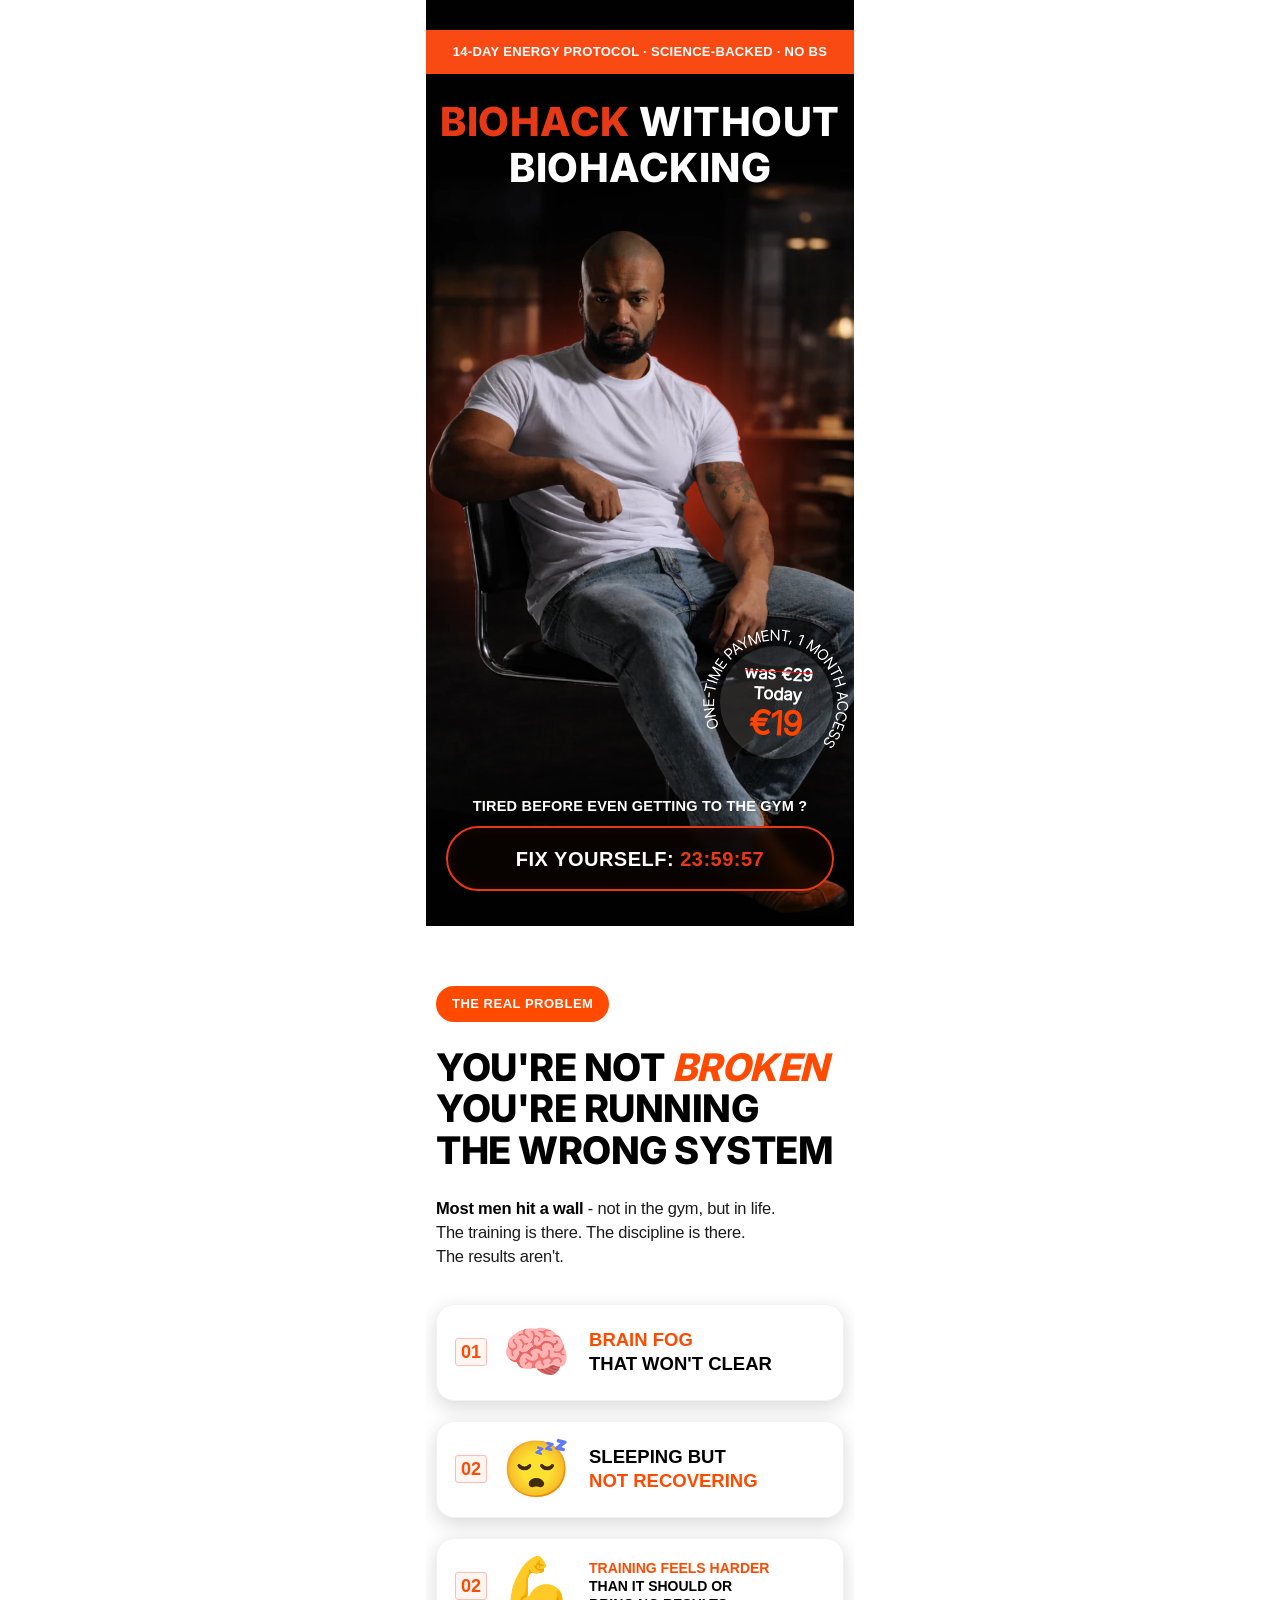
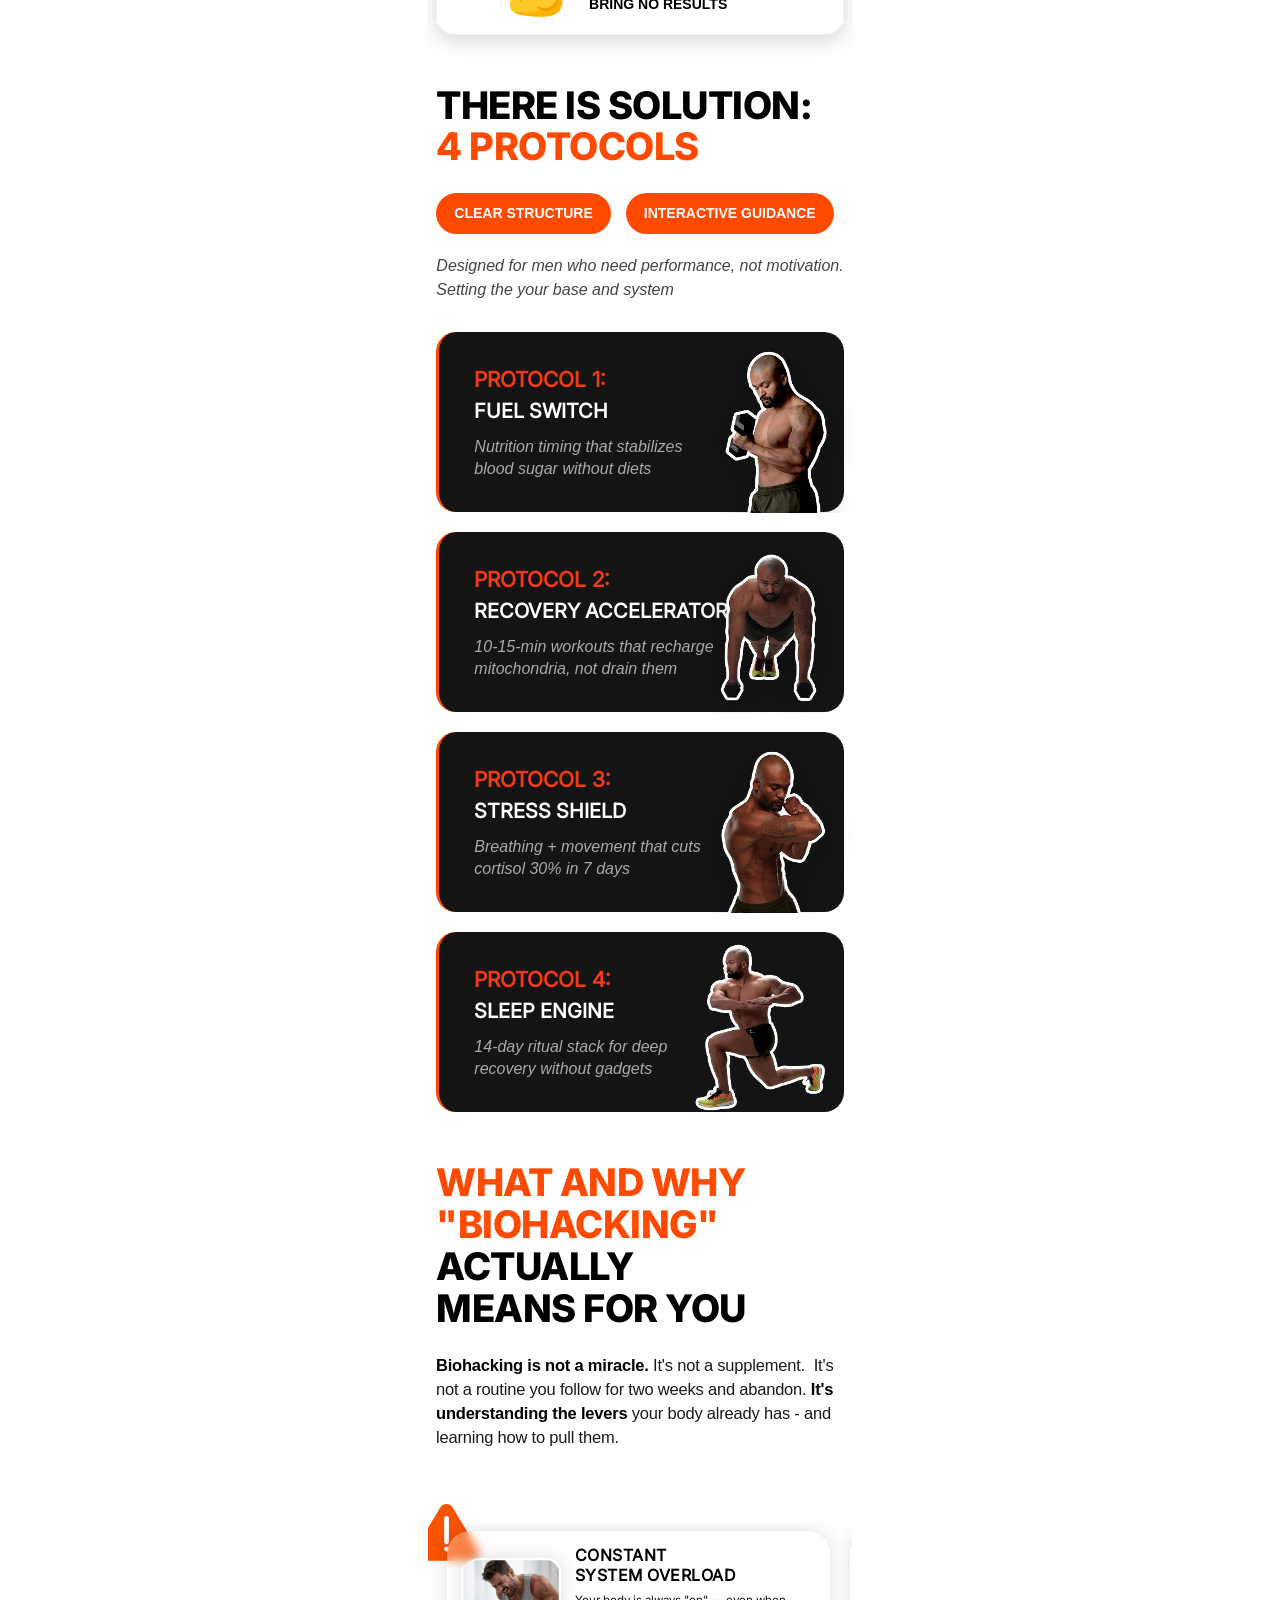
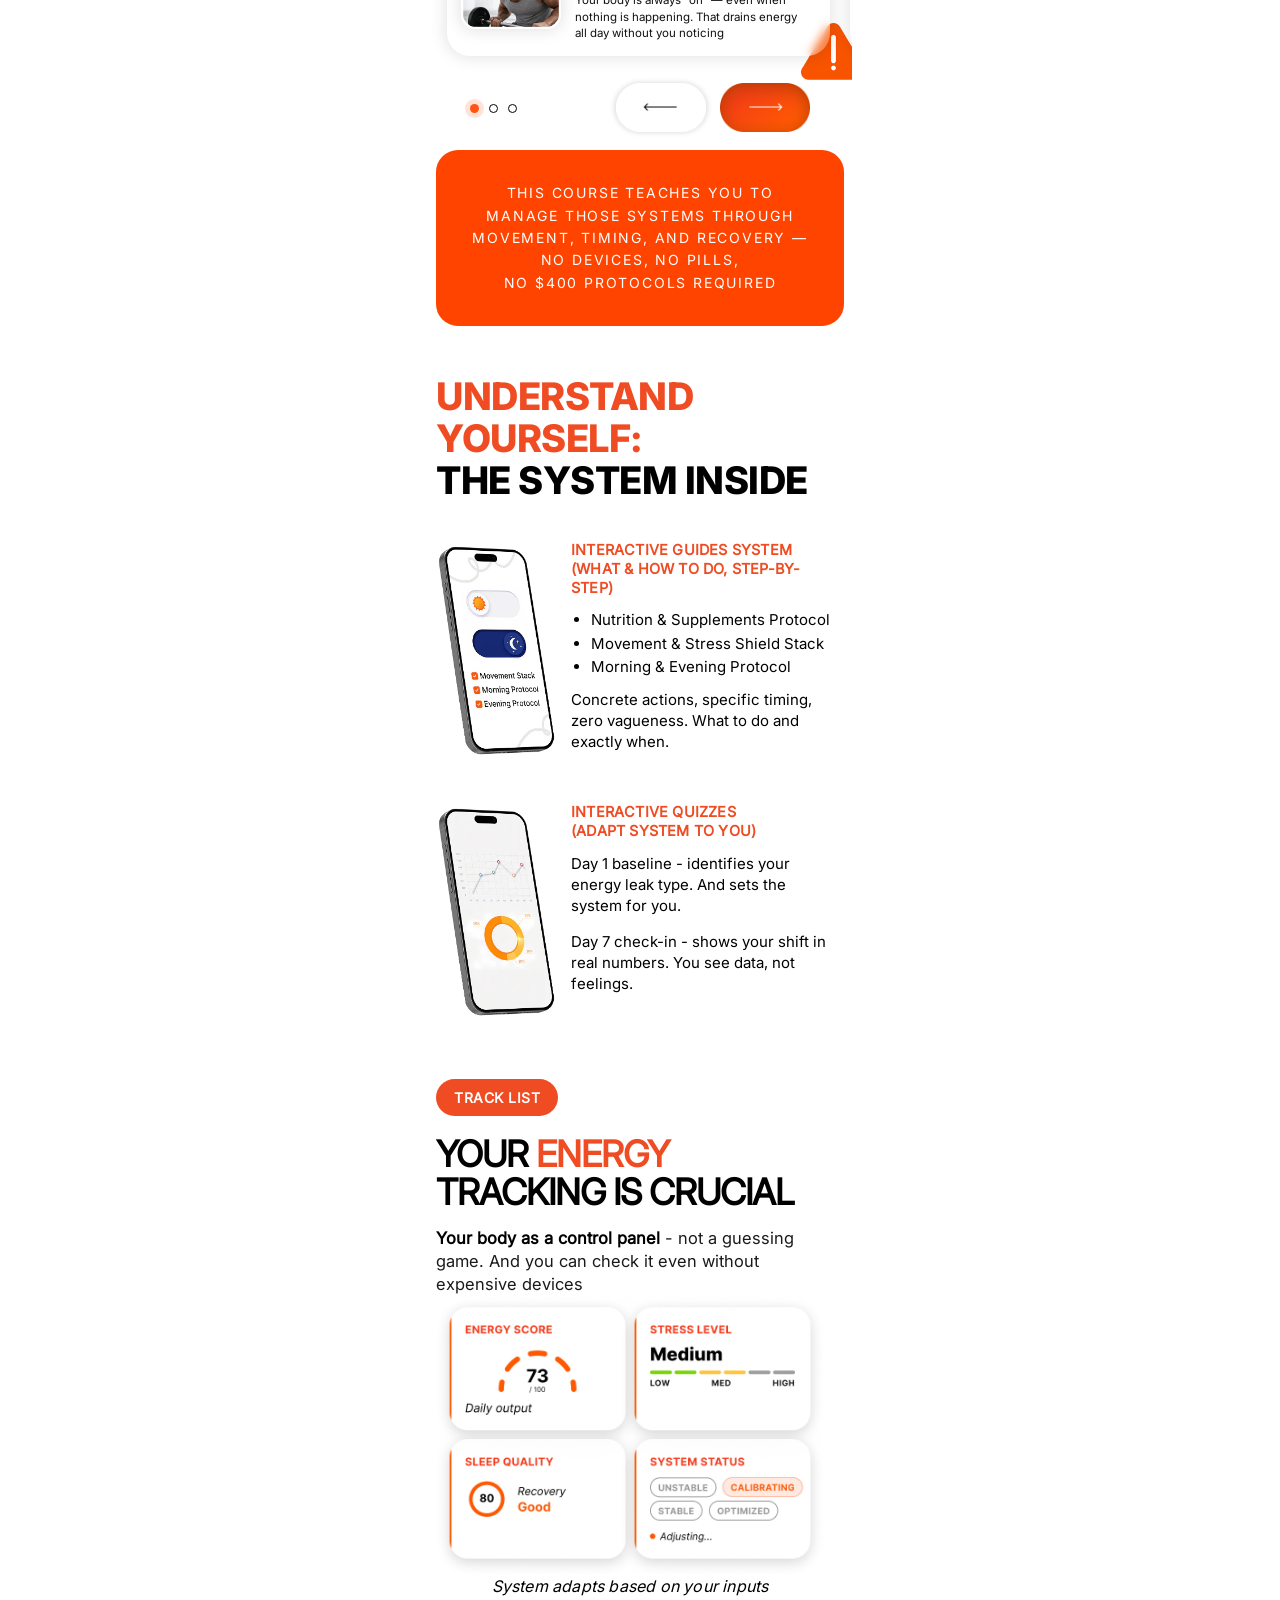
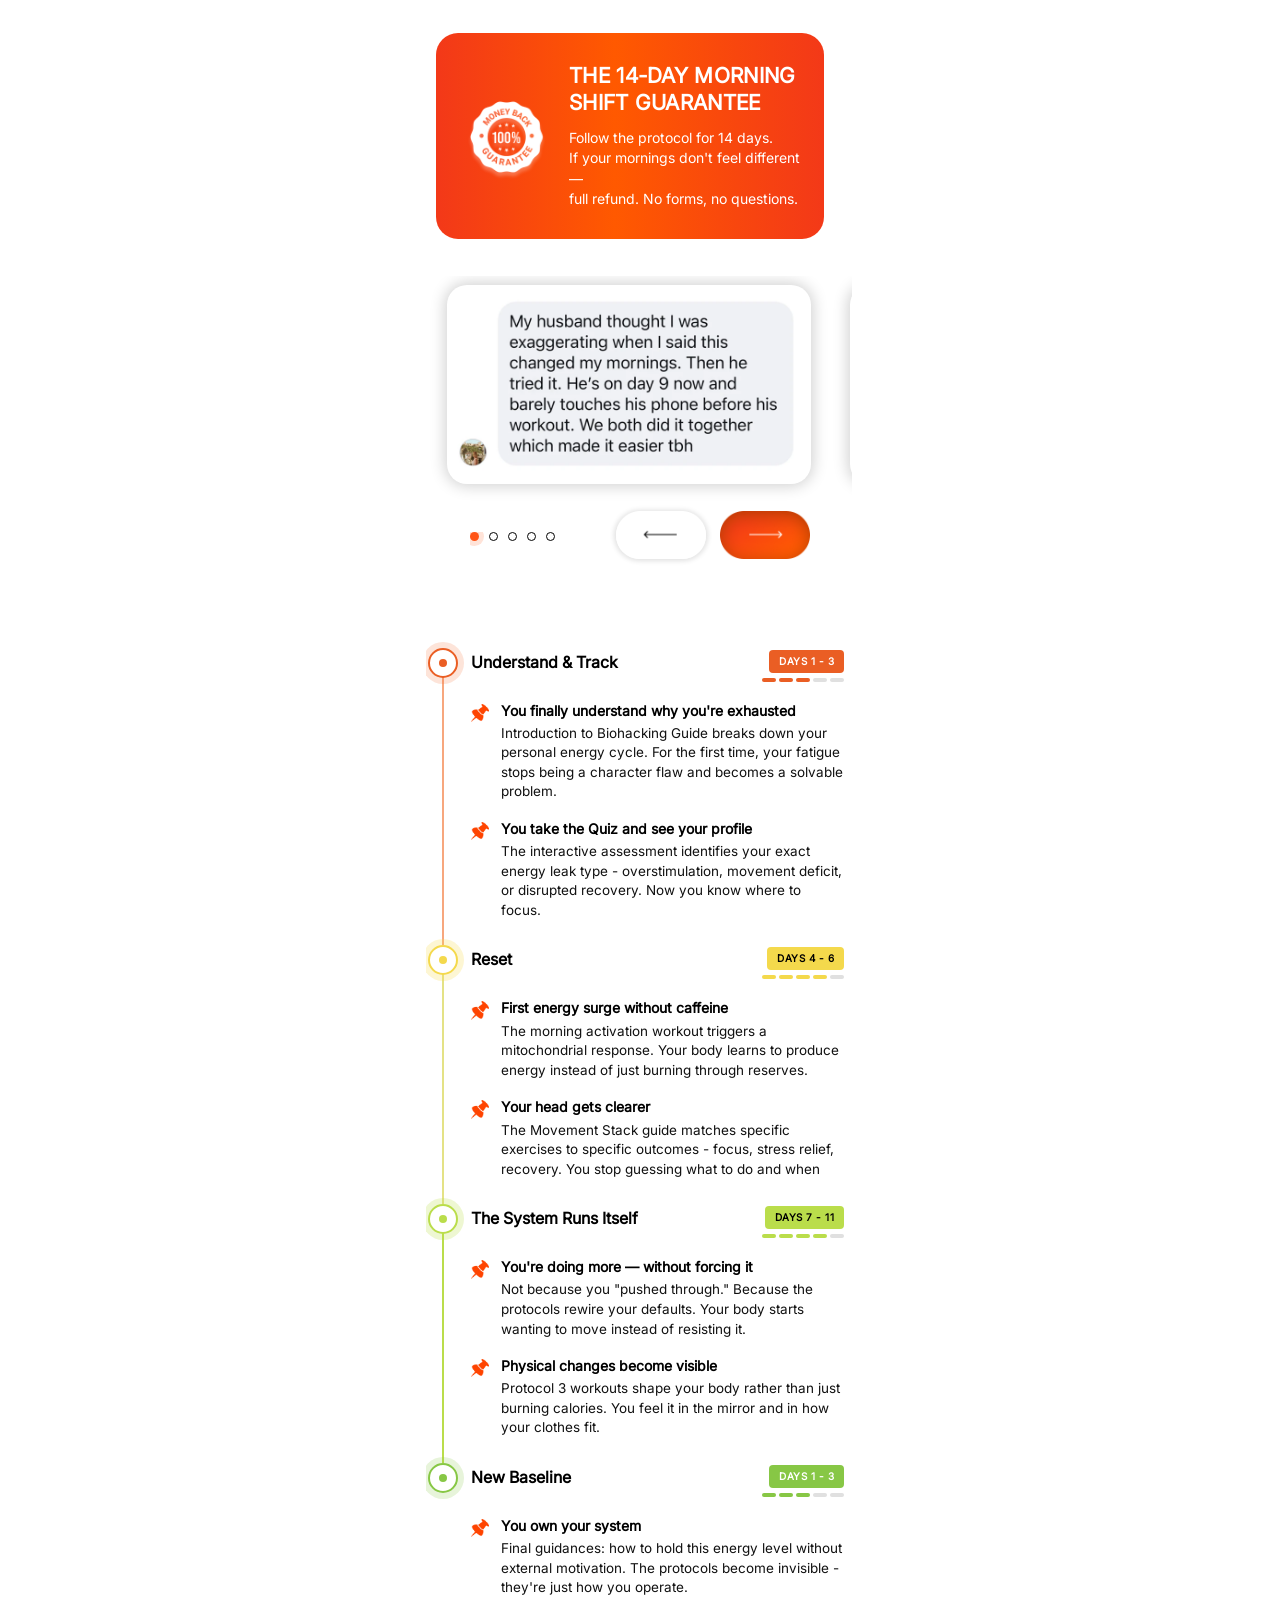
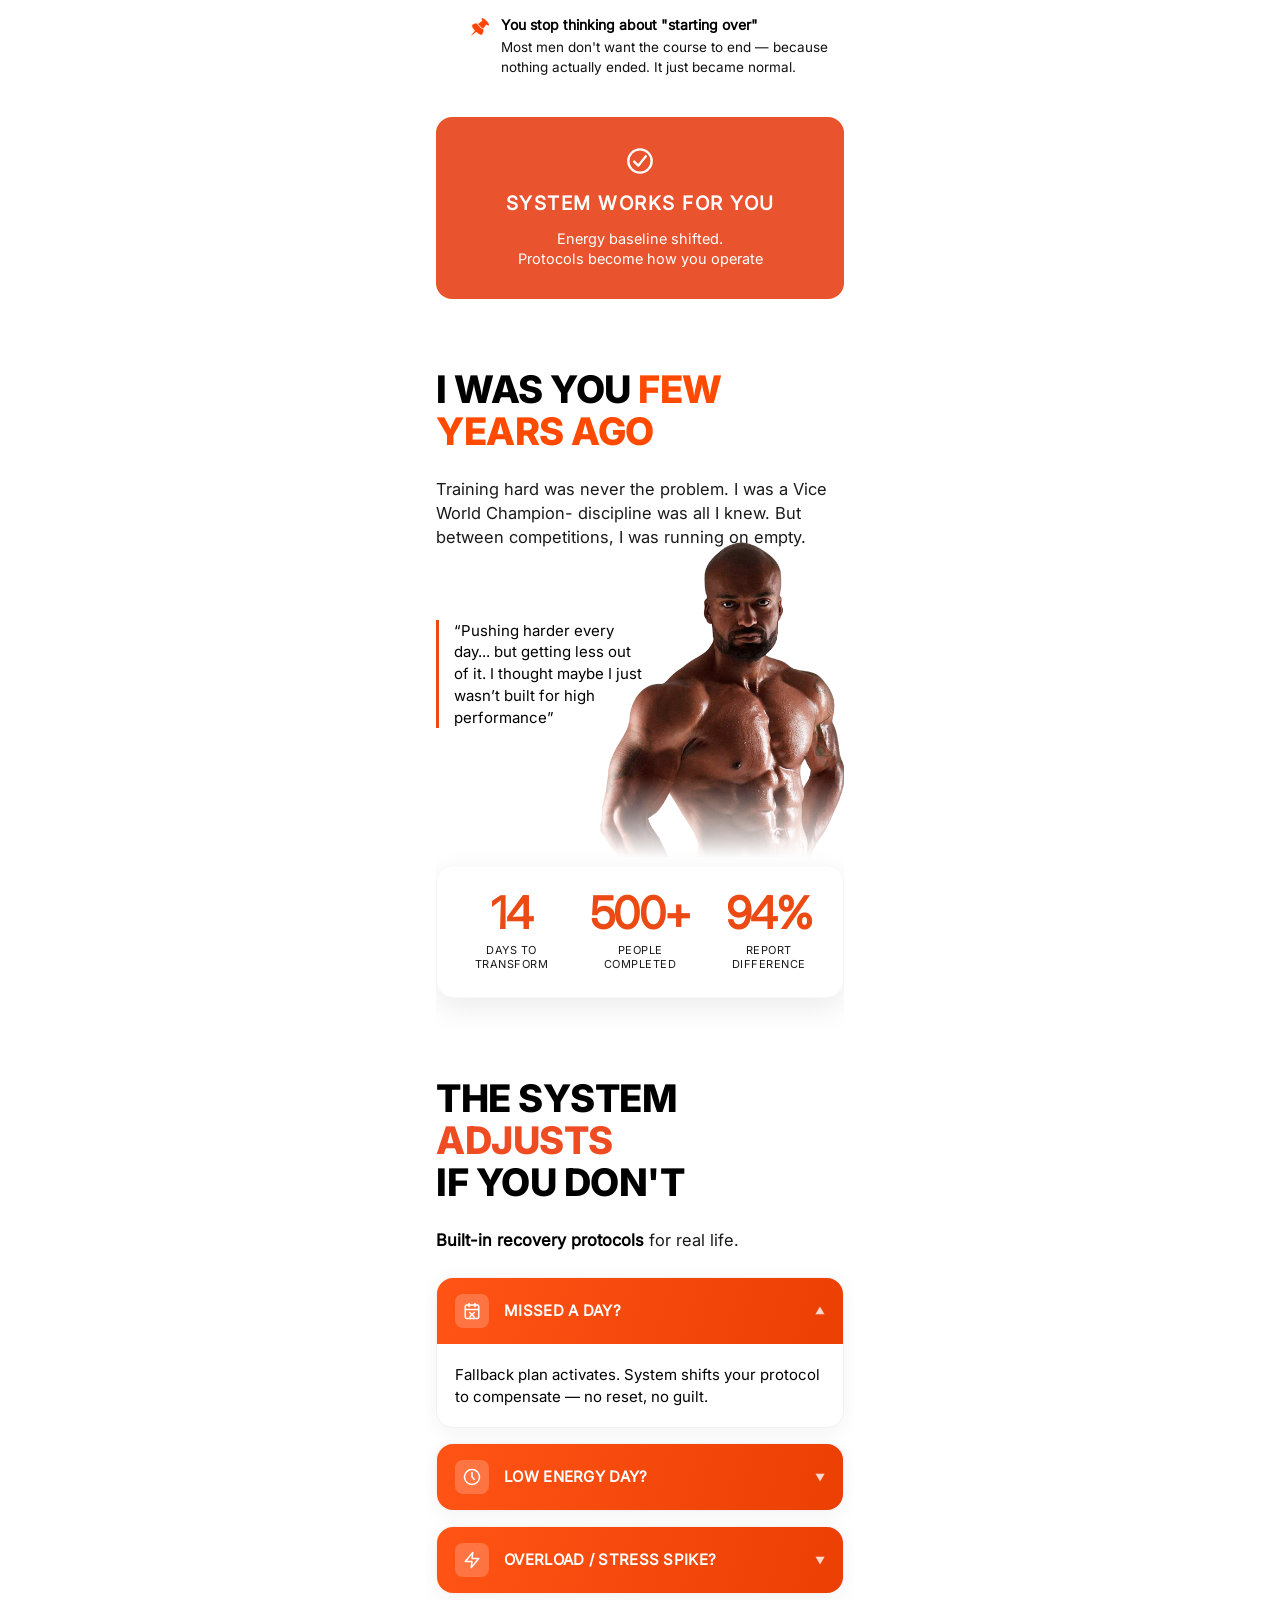
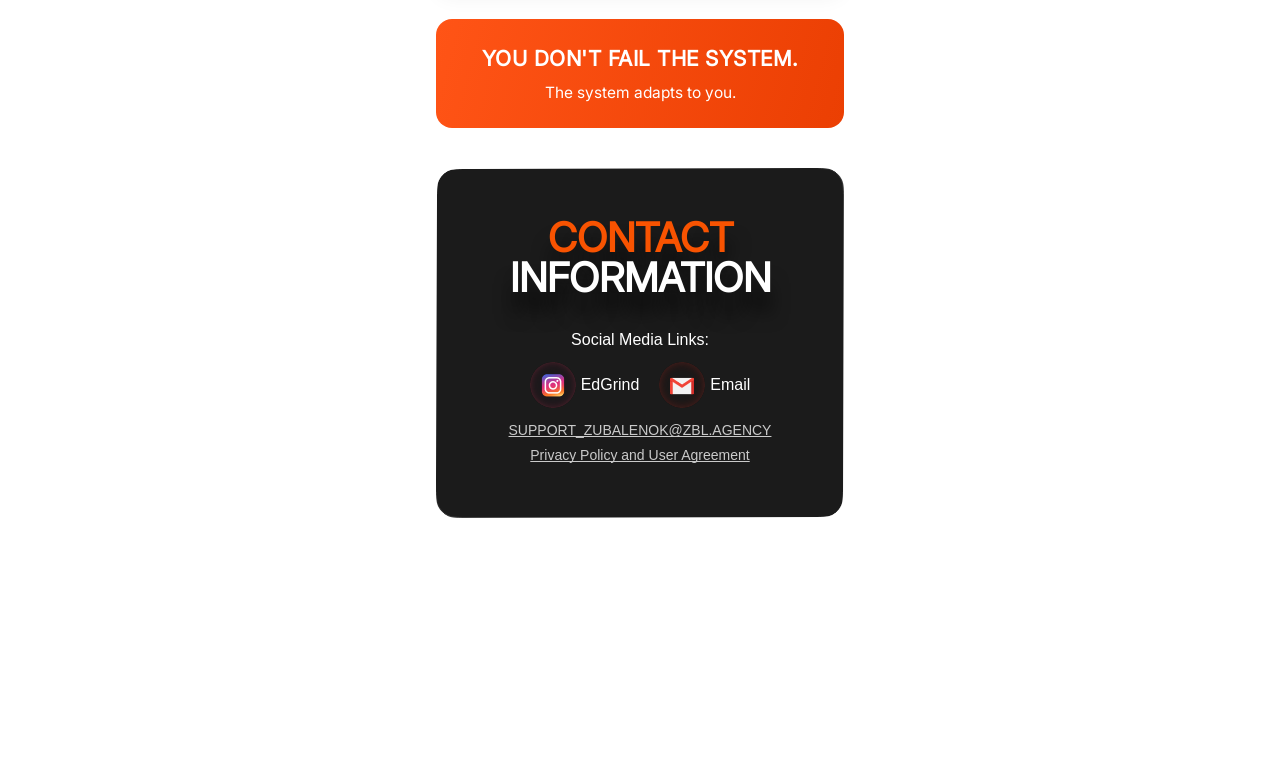
==== index.html @ 4c1129b1 "first commit" ====
<!DOCTYPE html>
<html lang="en">

<head>
    <meta charset="UTF-8">
    <meta name="viewport" content="width=device-width, initial-scale=1.0">
    <link rel="stylesheet" href="./css/fonts.css">
    <link rel="stylesheet" href="./css/style.css">

    <link rel="stylesheet" href="https://cdn.jsdelivr.net/npm/swiper@11/swiper-bundle.min.css" />
    <title>WIN YOUR MORNING</title>
    <link rel="icon" type="image/png" href="./images/favicon.png">
</head>

<body>
    <div class="hero">
        <img src="./images/hero.webp" alt="Background" class="hero-bg">

        <div class="content-layer">

            <div class="top-section">
                <div class="top-banner">
                    14-DAY ENERGY PROTOCOL &middot; SCIENCE-BACKED &middot; NO BS
                </div>
                <h1 class="title">
                    <span class="highlight">BIOHACK</span> WITHOUT<br>
                    BIOHACKING
                </h1>
            </div>

            <div class="bottom-section">
                <p class="question-text">TIRED BEFORE EVEN GETTING TO THE GYM ?</p>
                <a href="#" class="cta-button">
                    <span class="cta-button-text">FIX YOURSELF:</span>
                    <span class="cta-button-timer">24:00:00</span>
                </a>
            </div>

        </div>
        <a href="https://edgrind.online/shop/item/12115" class="header__price">
            <h3 class="header__price-was">
                <span>was €29</span>
                Today
            </h3>
            <h3 class="header__price-now">
                €19
            </h3>
        </a>
    </div>
    <div class="wrapper">

        <div class="badge">THE REAL PROBLEM</div>

        <h1 class="main-title">
            YOU'RE NOT <span class="highlight">BROKEN</span><br>
            YOU'RE RUNNING<br>
            THE WRONG SYSTEM
        </h1>

        <p class="description">
            <strong>Most men hit a wall</strong> - not in the gym, but in life.<br>
            The training is there. The discipline is there.<br>
            The results aren't.
        </p>

        <div class="cards-container">

            <div class="card">
                <div class="card-number">01</div>
                <div class="card-icon">🧠</div>
                <div class="card-text">
                    <div class="text-orange">BRAIN FOG</div>
                    <div>THAT WON'T CLEAR</div>
                </div>
            </div>

            <div class="card">
                <div class="card-number">02</div>
                <div class="card-icon">😴</div>
                <div class="card-text">
                    <div>SLEEPING BUT</div>
                    <div class="text-orange">NOT RECOVERING</div>
                </div>
            </div>

            <div class="card">
                <div class="card-number">02</div>
                <div class="card-icon">💪</div>
                <div class="card-text small-text">
                    <div class="text-orange">TRAINING FEELS HARDER</div>
                    <div>THAN IT SHOULD OR</div>
                    <div>BRING NO RESULTS</div>
                </div>
            </div>

            <div class="solutions-block">

                <h2 class="main-title">
                    THERE IS SOLUTION:<br>
                    <span class="orange-text">4 PROTOCOLS</span>
                </h2>

                <div class="tag-section">
                    <span class="solution-tag">CLEAR STRUCTURE</span>
                    <span class="solution-tag">INTERACTIVE GUIDANCE</span>
                </div>

                <p class="solution-description">
                    Designed for men who need performance, not motivation.<br>
                    Setting the your base and system
                </p>

                <div class="protocols-container">

                    <div class="protocol-card">
                        <div class="card-left-line"></div>
                        <div class="card-content">
                            <h3 class="protocol-title">PROTOCOL 1:</h3>
                            <h4 class="protocol-name">FUEL SWITCH</h4>
                            <p class="protocol-desc">
                                Nutrition timing that stabilizes<br>
                                blood sugar without diets
                            </p>
                        </div>
                        <img src="./images/frame-1.webp" alt="Fitness Model Protocol 1" class="protocol-model model-1">
                    </div>

                    <div class="protocol-card">
                        <div class="card-left-line"></div>
                        <div class="card-content">
                            <h3 class="protocol-title">PROTOCOL 2:</h3>
                            <h4 class="protocol-name">RECOVERY ACCELERATOR</h4>
                            <p class="protocol-desc">
                                10-15-min workouts that recharge<br>
                                mitochondria, not drain them
                            </p>
                        </div>
                        <img src="./images/frame-2.webp" alt="Fitness Model Protocol 2" class="protocol-model model-2">
                    </div>

                    <div class="protocol-card">
                        <div class="card-left-line"></div>
                        <div class="card-content">
                            <h3 class="protocol-title">PROTOCOL 3:</h3>
                            <h4 class="protocol-name">STRESS SHIELD</h4>
                            <p class="protocol-desc">
                                Breathing + movement that cuts<br>
                                cortisol 30% in 7 days
                            </p>
                        </div>
                        <img src="./images/frame-3.webp" alt="Fitness Model Protocol 3" class="protocol-model model-3">
                    </div>

                    <div class="protocol-card">
                        <div class="card-left-line"></div>
                        <div class="card-content">
                            <h3 class="protocol-title">PROTOCOL 4:</h3>
                            <h4 class="protocol-name">SLEEP ENGINE</h4>
                            <p class="protocol-desc">
                                14-day ritual stack for deep<br>
                                recovery without gadgets
                            </p>
                        </div>
                        <img src="./images/frame-4.webp" alt="Fitness Model Protocol 4" class="protocol-model model-4">
                    </div>

                </div>

            </div>
            <div class="means">
                <h1 class="main-title">
                    <span>what and why <br> "BIOHACKING"</span><br>
                    ACTUALLY<br>
                    MEANS for you
                </h1>

                <p class="description">
                    <strong>Biohacking is not a miracle.</strong> It's not a supplement.  It's not a routine you follow
                    for two weeks and abandon.
                    <strong>It's understanding the levers</strong> your body already has - and learning how to pull
                    them.
                </p>

                <div class="custom-slider-section">

                    <div class="decor-warning top-left">
                        <div class="glow"></div>
                        <img src="./images/vector.webp" alt="Warning">
                    </div>
                    <div class="decor-warning bottom-right">
                        <div class="glow"></div>
                        <img src="./images/vector.webp" alt="Warning">
                    </div>

                    <div class="first-swiper swiper">
                        <div class="swiper-wrapper">

                            <div class="swiper-slide">
                                <div class="slide-inner-card">
                                    <div class="card-img-box">
                                        <img src="./images/slide-img-1.webp" alt="System Overload">
                                    </div>
                                    <div class="card-text-box">
                                        <h4 class="slide-title">CONSTANT<br>SYSTEM OVERLOAD</h4>
                                        <p class="slide-desc">Your body is always "on" — even when nothing is happening.
                                            That drains energy all day without you noticing</p>
                                    </div>
                                </div>
                            </div>

                            <div class="swiper-slide">
                                <div class="slide-inner-card">
                                    <div class="card-img-box">
                                        <img src="./images/slide-img-2.webp" alt="Cortisol Rhythm">
                                    </div>
                                    <div class="card-text-box">
                                        <h4 class="slide-title">Broken<br>Cortisol Rhythm</h4>
                                        <p class="slide-desc">You feel tired in the morning… and wired at night. That’s
                                            your energy cycle running in reverse</p>
                                    </div>
                                </div>
                            </div>

                            <div class="swiper-slide">
                                <div class="slide-inner-card">
                                    <div class="card-img-box">
                                        <img src="./images/slide-img-3.webp" alt="Low Energy Output Capacity">
                                    </div>
                                    <div class="card-text-box">
                                        <h4 class="slide-title">Low Energy Output<br>Capacity</h4>
                                        <p class="slide-desc">You either sit too much — or train too hard. Both leave
                                            your system more exhausted, not stronger.</p>
                                    </div>
                                </div>
                            </div>

                        </div>
                    </div>

                    <div class="slider-controls-group">
                        <div class="first-slider-pagination swiper-pagination"></div>

                        <div class="nav-buttons-wrap">
                            <div class="first-slider-prev slider-btn btn-prev">
                                <img src="./images/prev.png" alt="">
                            </div>
                            <div class="first-slider-next slider-btn btn-next">
                                <img src="./images/next.png" alt="">
                            </div>
                        </div>
                    </div>

                </div>

                <div class="course-info-banner">
                    <p>
                        THIS COURSE TEACHES YOU TO<br>
                        MANAGE THOSE SYSTEMS THROUGH<br>
                        MOVEMENT, TIMING, AND RECOVERY —<br>
                        NO DEVICES, NO PILLS,<br>
                        NO $400 PROTOCOLS REQUIRED
                    </p>
                </div>
            </div>
            <div class="system-inside-block">

                <h2 class="main-title">
                    <span class="orange-text">UNDERSTAND<br>YOURSELF:</span><br>
                    THE SYSTEM INSIDE
                </h2>

                <div class="feature-row">
                    <div class="phone-wrapper">
                        <img src="./images/phone-1.webp" alt="Interactive Guides System" class="phone-img">
                    </div>
                    <div class="feature-info">
                        <h3 class="feature-subtitle">INTERACTIVE GUIDES SYSTEM<br>(WHAT & HOW TO DO, STEP-BY-STEP)</h3>
                        <ul class="feature-list">
                            <li>Nutrition & Supplements Protocol</li>
                            <li>Movement & Stress Shield Stack</li>
                            <li>Morning & Evening Protocol</li>
                        </ul>
                        <p class="feature-desc">Concrete actions, specific timing, zero vagueness. What to do and
                            exactly when.</p>
                    </div>
                </div>

                <div class="feature-row">
                    <div class="phone-wrapper">
                        <img src="./images/phone-2.webp" alt="Interactive Quizzes" class="phone-img">
                    </div>
                    <div class="feature-info">
                        <h3 class="feature-subtitle">INTERACTIVE QUIZZES<br>(ADAPT SYSTEM TO YOU)</h3>
                        <p class="feature-desc">Day 1 baseline - identifies your energy leak type. And sets the system
                            for you.</p>
                        <p class="feature-desc mt-spacing">Day 7 check-in - shows your shift in real numbers. You see
                            data, not feelings.</p>
                    </div>
                </div>

                <div class="tracking-section">
                    <div class="track-badge">TRACK LIST</div>
                    <h2 class="tracking-heading">
                        YOUR <span class="orange-text">ENERGY</span><br>
                        TRACKING IS CRUCIAL
                    </h2>
                    <p class="tracking-text">
                        <strong>Your body as a control panel</strong> - not a guessing game. And you can check it even
                        without expensive devices
                    </p>
                    <img src="./images/info.webp" alt="">
                    <p class="adapt-text">System adapts based on your inputs</p>

                    <div class="guarantee-card">
                        <div class="guarantee-badge">
                            <img src="./images/label.png" alt="100% Money Back Guarantee" class="badge-img">
                        </div>
                        <div class="guarantee-info">
                            <h3 class="guarantee-heading">THE 14-DAY MORNING<br>SHIFT GUARANTEE</h3>
                            <p class="guarantee-paragraph">
                                Follow the protocol for 14 days.<br>
                                If your mornings don't feel different —<br>
                                full refund. No forms, no questions.
                            </p>
                        </div>
                    </div>
                </div>

                <div class="custom-slider-section">

                    <div class="second-swiper swiper swiper-initialized swiper-horizontal swiper-backface-hidden">
                        <div class="swiper-wrapper" id="swiper-wrapper-e75d53c1104bffaf0" aria-live="polite">

                            <!-- 1 -->
<div class="swiper-slide" role="group" aria-label="1 / 12" data-swiper-slide-index="0">
    <img
        class="rev-img" 
        src="./images/reviews/slide1.webp" 
        alt="Review slide 1"
        width="384"
        height="auto"
        fetchpriority="high"
        decoding="async"
    >
</div>

<!-- 2 -->
<div class="swiper-slide" role="group" aria-label="2 / 12" data-swiper-slide-index="1">
    <img
        class="rev-img" 
        src="./images/reviews/slide2.webp" 
        alt="Review slide 2"
        loading="lazy"
        decoding="async"
        width="384"
        height="auto"
    >
</div>

<!-- 3 -->
<div class="swiper-slide" role="group" aria-label="3 / 12" data-swiper-slide-index="2">
    <img
        class="rev-img" 
        src="./images/reviews/slide3.webp" 
        alt="Review slide 3"
        loading="lazy"
        decoding="async"
        width="384"
        height="auto"
    >
</div>

<!-- 4 -->
<div class="swiper-slide" role="group" aria-label="4 / 12" data-swiper-slide-index="3">
    <img
        class="rev-img" 
        src="./images/reviews/slide4.webp" 
        alt="Review slide 4"
        loading="lazy"
        decoding="async"
        width="384"
        height="auto"
    >
</div>

<!-- 5 -->
<div class="swiper-slide" role="group" aria-label="5 / 12" data-swiper-slide-index="4">
    <img
        class="rev-img" 
        src="./images/reviews/slide5.webp" 
        alt="Review slide 5"
        loading="lazy"
        decoding="async"
        width="384"
        height="auto"
    >
</div>

<!-- 6 -->
<div class="swiper-slide" role="group" aria-label="6 / 12" data-swiper-slide-index="5">
    <img
        class="rev-img" 
        src="./images/reviews/slide6.webp" 
        alt="Review slide 6"
        loading="lazy"
        decoding="async"
        width="384"
        height="auto"
    >
</div>

<!-- 7 -->
<div class="swiper-slide" role="group" aria-label="7 / 12" data-swiper-slide-index="6">
    <img
        class="rev-img" 
        src="./images/reviews/slide7.webp" 
        alt="Review slide 7"
        loading="lazy"
        decoding="async"
        width="384"
        height="auto"
    >
</div>

<!-- 8 -->
<div class="swiper-slide" role="group" aria-label="8 / 12" data-swiper-slide-index="7">
    <img
        class="rev-img" 
        src="./images/reviews/slide8.webp" 
        alt="Review slide 8"
        loading="lazy"
        decoding="async"
        width="384"
        height="auto"
    >
</div>

<!-- 9 -->
<div class="swiper-slide" role="group" aria-label="9 / 12" data-swiper-slide-index="8">
    <img
        class="rev-img" 
        src="./images/reviews/slide9.webp" 
        alt="Review slide 9"
        loading="lazy"
        decoding="async"
        width="384"
        height="auto"
    >
</div>

<!-- 10 -->
<div class="swiper-slide" role="group" aria-label="10 / 12" data-swiper-slide-index="9">
    <img
        class="rev-img" 
        src="./images/reviews/slide10.webp" 
        alt="Review slide 10"
        loading="lazy"
        decoding="async"
        width="384"
        height="auto"
    >
</div>

<!-- 11 -->
<div class="swiper-slide" role="group" aria-label="11 / 12" data-swiper-slide-index="10">
    <img
        class="rev-img" 
        src="./images/reviews/slide11.webp" 
        alt="Review slide 11"
        loading="lazy"
        decoding="async"
        width="384"
        height="auto"
    >
</div>

<!-- 12 -->
<div class="swiper-slide" role="group" aria-label="12 / 12" data-swiper-slide-index="11">
    <img
        class="rev-img" 
        src="./images/reviews/slide12.webp" 
        alt="Review slide 12"
        loading="lazy"
        decoding="async"
        width="384"
        height="auto"
    >
</div>
                        </div>
                    <span class="swiper-notification" aria-live="assertive" aria-atomic="true"></span></div>

                    <div class="slider-controls-group">
                        <div class="second-slider-pagination swiper-pagination swiper-pagination-clickable swiper-pagination-bullets swiper-pagination-horizontal"><span class="swiper-pagination-bullet swiper-pagination-bullet-active" tabindex="0" role="button" aria-label="Go to slide 1" aria-current="true"></span><span class="swiper-pagination-bullet" tabindex="0" role="button" aria-label="Go to slide 2"></span><span class="swiper-pagination-bullet" tabindex="0" role="button" aria-label="Go to slide 3"></span></div>

                        <div class="nav-buttons-wrap">
                            <div class="second-slider-prev slider-btn btn-prev" tabindex="0" role="button" aria-label="Previous slide" aria-controls="swiper-wrapper-e75d53c1104bffaf0">
                                <img src="./images/prev.png" alt="">
                            </div>
                            <div class="second-slider-next slider-btn btn-next" tabindex="0" role="button" aria-label="Next slide" aria-controls="swiper-wrapper-e75d53c1104bffaf0">
                                <img src="./images/next.png" alt="">
                            </div>
                        </div>
                    </div>

                </div>

            </div>
            <div class="timeline-roadmap">

                <div class="timeline-step step-orange">
                    <div class="step-line"></div>
                    <div class="step-node"></div>

                    <div class="step-header">
                        <h3>Understand & Track</h3>
                        <div class="step-badge-group">
                            <div class="days-badge">DAYS 1 - 3</div>
                            <div class="progress-dashes">
                                <div class="dash active"></div>
                                <div class="dash active"></div>
                                <div class="dash active"></div>
                                <div class="dash"></div>
                                <div class="dash"></div>
                            </div>
                        </div>
                    </div>

                    <div class="step-content">
                        <div class="info-item">
                            <img src="./images/Group.webp" alt="Pin" class="pin-icon">
                            <div class="info-text">
                                <strong>You finally understand why you're exhausted</strong>
                                <p>Introduction to Biohacking Guide breaks down your personal energy cycle. For the
                                    first time, your fatigue stops being a character flaw and becomes a solvable
                                    problem.</p>
                            </div>
                        </div>
                        <div class="info-item">
                            <img src="./images/Group.webp" alt="Pin" class="pin-icon">
                            <div class="info-text">
                                <strong>You take the Quiz and see your profile</strong>
                                <p>The interactive assessment identifies your exact energy leak type - overstimulation,
                                    movement deficit, or disrupted recovery. Now you know where to focus.</p>
                            </div>
                        </div>
                    </div>
                </div>

                <div class="timeline-step step-yellow">
                    <div class="step-line"></div>
                    <div class="step-node"></div>

                    <div class="step-header">
                        <h3>Reset</h3>
                        <div class="step-badge-group">
                            <div class="days-badge text-dark">DAYS 4 - 6</div>
                            <div class="progress-dashes">
                                <div class="dash active"></div>
                                <div class="dash active"></div>
                                <div class="dash active"></div>
                                <div class="dash active"></div>
                                <div class="dash"></div>
                            </div>
                        </div>
                    </div>

                    <div class="step-content">
                        <div class="info-item">
                            <img src="./images/Group.webp" alt="Pin" class="pin-icon">
                            <div class="info-text">
                                <strong>First energy surge without caffeine</strong>
                                <p>The morning activation workout triggers a mitochondrial response. Your body learns to
                                    produce energy instead of just burning through reserves.</p>
                            </div>
                        </div>
                        <div class="info-item">
                            <img src="./images/Group.webp" alt="Pin" class="pin-icon">
                            <div class="info-text">
                                <strong>Your head gets clearer</strong>
                                <p>The Movement Stack guide matches specific exercises to specific outcomes - focus,
                                    stress relief, recovery. You stop guessing what to do and when</p>
                            </div>
                        </div>
                    </div>
                </div>

                <div class="timeline-step step-light-green">
                    <div class="step-line"></div>
                    <div class="step-node"></div>

                    <div class="step-header">
                        <h3>The System Runs Itself</h3>
                        <div class="step-badge-group">
                            <div class="days-badge text-dark">DAYS 7 - 11</div>
                            <div class="progress-dashes">
                                <div class="dash active"></div>
                                <div class="dash active"></div>
                                <div class="dash active"></div>
                                <div class="dash active"></div>
                                <div class="dash"></div>
                            </div>
                        </div>
                    </div>

                    <div class="step-content">
                        <div class="info-item">
                            <img src="./images/Group.webp" alt="Pin" class="pin-icon">
                            <div class="info-text">
                                <strong>You're doing more — without forcing it</strong>
                                <p>Not because you "pushed through." Because the protocols rewire your defaults. Your
                                    body starts wanting to move instead of resisting it.</p>
                            </div>
                        </div>
                        <div class="info-item">
                            <img src="./images/Group.webp" alt="Pin" class="pin-icon">
                            <div class="info-text">
                                <strong>Physical changes become visible</strong>
                                <p>Protocol 3 workouts shape your body rather than just burning calories. You feel it in
                                    the mirror and in how your clothes fit.</p>
                            </div>
                        </div>
                    </div>
                </div>

                <div class="timeline-step step-green">
                    <div class="step-line hidden-line"></div>
                    <div class="step-node"></div>

                    <div class="step-header">
                        <h3>New Baseline</h3>
                        <div class="step-badge-group">
                            <div class="days-badge">DAYS 1 - 3</div>
                            <div class="progress-dashes">
                                <div class="dash active"></div>
                                <div class="dash active"></div>
                                <div class="dash active"></div>
                                <div class="dash"></div>
                                <div class="dash"></div>
                            </div>
                        </div>
                    </div>

                    <div class="step-content">
                        <div class="info-item">
                            <img src="./images/Group.webp" alt="Pin" class="pin-icon">
                            <div class="info-text">
                                <strong>You own your system</strong>
                                <p>Final guidances: how to hold this energy level without external motivation. The
                                    protocols become invisible - they're just how you operate.</p>
                            </div>
                        </div>
                        <div class="info-item">
                            <img src="./images/Group.webp" alt="Pin" class="pin-icon">
                            <div class="info-text">
                                <strong>You stop thinking about "starting over"</strong>
                                <p>Most men don't want the course to end — because nothing actually ended. It just
                                    became normal.</p>
                            </div>
                        </div>
                    </div>
                </div>

                <div class="final-banner">
                    <div class="banner-icon">
                        <svg width="28" height="28" viewBox="0 0 24 24" fill="none" xmlns="http://www.w3.org/2000/svg">
                            <path
                                d="M22 12C22 17.5228 17.5228 22 12 22C6.47715 22 2 17.5228 2 12C2 6.47715 6.47715 2 12 2C17.5228 2 22 6.47715 22 12Z"
                                stroke="white" stroke-width="2" />
                            <path d="M7 12.5L10.5 16L17 8" stroke="white" stroke-width="2" stroke-linecap="round"
                                stroke-linejoin="round" />
                        </svg>
                    </div>
                    <h2 class="banner-title">SYSTEM WORKS FOR YOU</h2>
                    <p class="banner-desc">Energy baseline shifted.<br>Protocols become how you operate</p>
                </div>

            </div>
            <div class="i-was-you-block">

                <h2 class="main-title">
                    I was you <span class="orange-text">Few years ago</span>
                </h2>

                <p class="i-was-you-intro">
                    Training hard was never the problem. I was a Vice World Champion- discipline was all I knew. But
                    between competitions, I was running on empty.
                </p>

                <div class="middle-section">
                    <div class="quote-box">
                        <p>“Pushing harder every day... but getting less out of it. I thought maybe I just wasn’t built
                            for high performance”</p>
                    </div>

                    <div class="image-wrapper">
                        <img src="./images/iron.webp" alt="Fitness Model" class="iron-model">
                        <div class="image-fade"></div>
                    </div>
                </div>

                <div class="stats-card">
                    <div class="stat-item">
                        <span class="stat-number">14</span>
                        <span class="stat-label">DAYS TO<br>TRANSFORM</span>
                    </div>
                    <div class="stat-item">
                        <span class="stat-number">500+</span>
                        <span class="stat-label">PEOPLE<br>COMPLETED</span>
                    </div>
                    <div class="stat-item">
                        <span class="stat-number">94%</span>
                        <span class="stat-label">REPORT<br>DIFFERENCE</span>
                    </div>
                </div>

            </div>
            <div class="system-adjusts-block">

                <h2 class="main-title">
                    THE SYSTEM <span class="orange-text">ADJUSTS</span><br>
                    IF YOU DON'T
                </h2>

                <p class="adjusts-subtitle">
                    <strong>Built-in recovery protocols</strong> for real life.
                </p>

                <div class="faq-container">
                    <div class="faq-item is-open">
                        <div class="faq-header">
                            <div class="faq-icon-wrap">
                                <svg width="18" height="18" viewBox="0 0 24 24" fill="none" stroke="currentColor"
                                    stroke-width="2" stroke-linecap="round" stroke-linejoin="round">
                                    <rect x="3" y="4" width="18" height="18" rx="2" ry="2" />
                                    <line x1="16" y1="2" x2="16" y2="6" />
                                    <line x1="8" y1="2" x2="8" y2="6" />
                                    <line x1="3" y1="10" x2="21" y2="10" />
                                    <line x1="9" y1="14" x2="15" y2="20" />
                                    <line x1="15" y1="14" x2="9" y2="20" />
                                </svg>
                            </div>
                            <span class="faq-title">MISSED A DAY?</span>
                            <span class="faq-arrow">▼</span>
                        </div>
                        <div class="faq-content">
                            <div class="faq-content-inner">
                                Fallback plan activates. System shifts your protocol to compensate — no reset, no guilt.
                            </div>
                        </div>
                    </div>

                    <div class="faq-item">
                        <div class="faq-header">
                            <div class="faq-icon-wrap">
                                <svg width="18" height="18" viewBox="0 0 24 24" fill="none" stroke="currentColor"
                                    stroke-width="2" stroke-linecap="round" stroke-linejoin="round">
                                    <circle cx="12" cy="12" r="10" />
                                    <polyline points="12 6 12 12 15 15" />
                                </svg>
                            </div>
                            <span class="faq-title">LOW ENERGY DAY?</span>
                            <span class="faq-arrow">▼</span>
                        </div>
                        <div class="faq-content">
                            <div class="faq-content-inner">
                                Reduced mode enabled. Protocol scales down automatically — you still move forward.
                            </div>
                        </div>
                    </div>

                    <div class="faq-item">
                        <div class="faq-header">
                            <div class="faq-icon-wrap">
                                <svg width="18" height="18" viewBox="0 0 24 24" fill="none" stroke="currentColor"
                                    stroke-width="2" stroke-linecap="round" stroke-linejoin="round">
                                    <polygon points="13 2 3 14 12 14 11 22 21 10 12 10 13 2" />
                                </svg>
                            </div>
                            <span class="faq-title">OVERLOAD / STRESS SPIKE?</span>
                            <span class="faq-arrow">▼</span>
                        </div>
                        <div class="faq-content">
                            <div class="faq-content-inner">
                                Recovery priority triggered. Cortisol-reducing protocols activate until you stabilize.
                            </div>
                        </div>
                    </div>
                </div>

                <div class="adjusts-banner">
                    <h3>YOU DON'T FAIL THE SYSTEM.</h3>
                    <p>The system adapts to you.</p>
                </div>

            </div>
            <div class="contact">
                <h2 class="mainTitle">
                    <span>Contact</span><br>Information
                </h2>
                <p class="mainText" style="padding-top: 30px; text-align: center;"><span>Social Media Links:</span></p>
                <div class="contact-box">
                    <a href="https://www.instagram.com/ed.grind" class="contact-box-item">
                        <img src="./images/inst-new.png" alt="inst">
                        <p class="mainText">EdGrind</p>
                    </a>
                    <a href="mailto:SUPPORT_ZUBALENOK@ZBL.AGENCY" class="contact-box-item">
                        <img src="./images/email-new.png" alt="inst">
                        <p class="mainText">Email</p>
                    </a>
                </div>
                <div class="support_link">
                    <a href="mailto:SUPPORT_ZUBALENOK@ZBL.AGENCY">SUPPORT_ZUBALENOK@ZBL.AGENCY</a>
                </div>
                <a href="/policy" class="contactlink">Privacy Policy and User Agreement</a>
            </div>
            <footer class="footer" id="footer">
                <p class="footer-title">
                    Offer ends in:
                </p>
                <div class="footer-timer">
                    <div class="footer-timer-item">
                        <h3 class="footer-timer-value">23</h3>
                        <p class="footer-timer-time">hours</p>
                    </div>
                    <div class="footer-timer-item">
                        <h3 class="footer-timer-value">59</h3>
                        <p class="footer-timer-time">minutes</p>
                    </div>
                    <div class="footer-timer-item">
                        <h3 class="footer-timer-value">59</h3>
                        <p class="footer-timer-time">seconds</p>
                    </div>
                </div>
                <!-- <a class="footerButton payment-btn open-popup-btn">Sign up today</a> -->
                <a class="footerButton payment-btn open-popup-btn">👉 Show Me the System</a>
            </footer>
        </div>
        <script defer>
            document.addEventListener('DOMContentLoaded', () => {
                const footer = document.getElementById('footer'); // елемент, до якого додамо клас
                if (!footer) return;

                window.addEventListener('scroll', () => {
                    // Перевіряємо, скільки проскролено
                    if (window.scrollY >= 200) {
                        footer.classList.add('active');
                    } else {
                        footer.classList.remove('active');
                    }
                });
            });
        </script>
        <script src="./js/app.js"></script>
        <script src="https://cdn.jsdelivr.net/npm/swiper@11/swiper-bundle.min.js"></script>
        <script src="./js/slider.js"></script>
</body>


</html>
---- css/fonts.css ----
@font-face {
  font-family: "DINCondensed";
  font-style: normal;
  font-weight: 700;
  src: url("../fonts/DINCondensed-Regular.ttf") format("truetype"); 
}

@font-face {
  font-family: "aa_higherup";
  font-style: normal;
  font-weight: normal;
  src: url("../fonts/aa_higherup.ttf") format("truetype"); 
}

@font-face {
  font-family: "Inter";
  font-style: normal;
  font-weight: normal;
  src: url("../fonts/Inter-VariableFont_opsz,wght.ttf") format("truetype"); 
}

@font-face {
  font-family: "Inter-Bold";
  font-style: normal;
  font-weight: normal;
  src: url("../fonts/Inter_18pt-ExtraBold.ttf") format("truetype"); 
}

@font-face {
  font-family: "DrukCyr";
  font-style: normal;
  font-weight: normal;
  src: url("../fonts/DrukCyr-Medium.ttf") format("truetype"); 
}

@font-face {
  font-family: "Anton";
  font-style: normal;
  font-weight: normal;
  src: url("../fonts/Anton-Regular.ttf") format("truetype"); 
}

@font-face {
  font-family: "Songer";
  font-style: normal;
  font-weight: normal;
  src: url("../fonts/songer.otf") format("truetype"); 
}

@font-face {
  font-family: "Songer_CM";
  font-style: normal;
  font-weight: normal;
  src: url("../fonts/SONGER_CM.otf") format("truetype"); 
}
---- css/style.css ----
*,
*::before,
*::after {
    box-sizing: border-box;
}

/* Remove default margin */
* {
    margin: 0;
}

/* Core body defaults */
html:focus-within {
    scroll-behavior: smooth;
}

body {
    min-height: 100vh;
    line-height: 1.5;
    -webkit-font-smoothing: antialiased;
    font-family: sans-serif;
}

/* Media defaults */
img,
picture,
video,
canvas,
svg {
    display: block;
    max-width: 100%;
}

/* Remove built-in form typography styles */
input,
button,
textarea,
select {
    font: inherit;
}

/* Avoid text overflows */
h1,
h2,
h3,
h4,
h5,
h6 {
    overflow-wrap: break-word;
    font-family: "Inter";
}

/* Remove list styles */
ul,
ol {
    list-style: none;
    padding: 0;
}

/* Anchor defaults */
a {
    text-decoration: none;
    color: inherit;
}

/* Tables */
table {
    border-collapse: collapse;
    border-spacing: 0;
}

/* Buttons reset */
button {
    background: none;
    border: none;
    cursor: pointer;
}

/* Root stacking context */
#root,
#__next {
    isolation: isolate;
}

.wrapper {
    max-width: 428px;
    width: 100%;
    padding: 0 10px;
    margin: 0 auto;
    overflow: hidden;
}

.hero {
    height: 926px;
    /* Стандартна висота для екрану 428px (напр. iPhone 13/14 Pro Max) */
    position: relative;
    overflow: hidden;
    background-color: #050505;
    display: flex;
    flex-direction: column;
    max-width: 428px;
    width: 100%;
    margin: 0 auto;
}

.hero-bg {
    position: absolute;
    top: 0;
    left: 0;
    width: 100%;
    height: 100%;
    object-fit: cover;
    z-index: 1;
}

/* Шар для контенту (поверх фонового фото) */
.content-layer {
    position: absolute;
    top: 0;
    left: 0;
    width: 100%;
    height: 100%;
    z-index: 2;
    display: flex;
    flex-direction: column;
    justify-content: space-between;
}

/* ВЕРХНЯ ЧАСТИНА */
.top-section {
    display: flex;
    flex-direction: column;
    align-items: center;
    width: 100%;
    padding-top: 30px;
}

/* Помаранчевий банер */
.top-banner {
    width: 100%;
    background-color: #fa4a14;
    color: #ffffff;
    text-align: center;
    padding: 12px 0;
    font-size: 13px;
    font-weight: 600;
    letter-spacing: 0.3px;
}

/* Головний заголовок */
.title {
    font-family: "Inter-Bold";
    color: #ffffff;
    font-size: 40px;
    line-height: 1.15;
    text-align: center;
    margin-top: 25px;
    font-weight: 800;
    letter-spacing: 0.5px;
    text-transform: uppercase;
}

.title .highlight {
    color: #e63916;
}

/* НИЖНЯ ЧАСТИНА */
.bottom-section {
    width: 100%;
    display: flex;
    flex-direction: column;
    align-items: center;
    padding-bottom: 35px;
}

.header__price {
    position: absolute;
    transform: rotate(3deg);
    border-radius: 200px;
    flex-direction: column;
    justify-content: center;
    align-items: center;
    text-align: center;
    width: 26.33vw;
    height: 26.33vw;
    bottom: 18%;
    right: 5%;
    display: flex;
    z-index: 9;
    cursor: pointer;
    transition: .3s;
    box-shadow: 0 0 38px 0 #000;
    background: rgba(255, 255, 255, .1);
}

.header__price-was {
    font-size: 4vw;
    line-height: 120%;
    color: #fff;
}

.header__price-now {
    line-height: 110%;
    font-size: 7.63vw;
    font-weight: 700;
    color: #FF4400;
}

.header__price-was span::before {
    content: "";
    display: block;
    width: 100%;
    height: .3vw;
    position: absolute;
    top: 1.6vw;
    left: 0;
    background-color: red;
}

.header__price::after {
    background-repeat: no-repeat;
    background-size: contain;
    content: "";
    display: block;
    width: 35.33vw;
    height: 35.33vw;
    margin-top: -3%;
    position: absolute;
    z-index: -1;
    background-image: url(../images/price-m-frame.png);
}

@media (min-width: 430px) {
    .header__price {
        position: absolute;
        transform: rotate(3deg);
        border-radius: 200px;
        flex-direction: column;
        justify-content: center;
        align-items: center;
        text-align: center;
        width: 113px; /* 26.33vw */
        height: 113px; /* 26.33vw */
        bottom: 18%;
        right: 5%;
        display: flex;
        z-index: 9;
        cursor: pointer;
        transition: .3s;
        box-shadow: 0 0 38px 0 #000;
        background: rgba(255, 255, 255, .1);
    }

    .header__price-was {
        font-size: 17px; /* 4vw */
        line-height: 120%;
        color: #fff;
    }

    .header__price-now {
        line-height: 110%;
        font-size: 33px; /* 7.63vw */
        font-weight: 700;
        color: #FF4400;
    }

    .header__price-was span::before {
        content: "";
        display: block;
        width: 100%;
        height: 1.5px; /* .3vw */
        position: absolute;
        top: 7px; /* 1.6vw */
        left: 0;
        background-color: red;
    }

    .header__price::after {
        background-repeat: no-repeat;
        background-size: contain;
        content: "";
        display: block;
        width: 152px; /* 35.33vw */
        height: 152px; /* 35.33vw */
        margin-top: -3%;
        position: absolute;
        z-index: -1;
        background-image: url(../images/price-m-frame.png);
    }
}

.header__price-was span, .holding-items-element-wrp {
    position: relative;
}

/* Текст перед кнопкою */
.question-text {
    color: #ffffff;
    font-size: 14.5px;
    font-weight: 800;
    text-align: center;
    margin-bottom: 8px;
    letter-spacing: 0.2px;
    text-transform: uppercase;
}

/* Кнопка із таймером */
.cta-button {
    width: 388px;
    height: 65px;
    border: 2px solid #e63916;
    border-radius: 35px;
    display: flex;
    justify-content: center;
    align-items: center;
    text-decoration: none;
    background: rgba(10, 4, 2, 0.8);
    backdrop-filter: blur(4px);
    box-shadow: inset 0 0 15px rgba(230, 57, 22, 0.1);
}

.cta-button-text {
    color: #ffffff;
    font-size: 20px;
    font-weight: 800;
    letter-spacing: 0.5px;
}

.cta-button-timer {
    color: #e63916;
    font-size: 20px;
    font-weight: 800;
    margin-left: 6px;
    letter-spacing: 0.5px;
}

.badge {
    background-color: #ff4a00;
    color: #ffffff;
    font-size: 13px;
    font-weight: 600;
    text-transform: uppercase;
    padding: 8px 16px;
    border-radius: 20px;
    display: inline-block;
    margin-top: 60px;
    margin-bottom: 25px;
    letter-spacing: 0.5px;
}

/* Головний заголовок */
.main-title {
    font-size: 38px;
    font-weight: 900;
    line-height: 1.1;
    font-family: "Inter-Bold";
    color: #000000;
    margin-bottom: 25px;
    text-transform: uppercase;
    letter-spacing: -0.5px;
}

.main-title span{
    color: #ff4a00;
}

.main-title .highlight {
    color: #ff4a00;
    font-style: italic;
}

/* Описовий текст */
.description {
    font-size: 16.5px;
    line-height: 1.45;
    color: #1a1a1a;
    margin-bottom: 35px;
    letter-spacing: -0.2px;
}

.description strong {
    font-weight: 700;
    color: #000000;
}

/* Контейнер для карток */
.cards-container {
    display: flex;
    flex-direction: column;
    gap: 20px;
}

/* Окрема картка */
.card {
    background-color: #ffffff;
    border-radius: 18px;
    padding: 20px 18px;
    display: flex;
    align-items: center;
    box-shadow: 0 6px 20px rgba(0, 0, 0, 0.153);
    border: 1px solid #f2f2f2;
}

/* Номерок картки */
.card-number {
    color: #ff4a00;
    font-size: 18px;
    font-weight: 800;
    border: 1px solid #fdbcb4;
    background-color: #fff6f4;
    padding: 4px 5px;
    border-radius: 3px;
    line-height: 1;
    margin-right: 15px;
}

/* Іконка (Емодзі) */
.card-icon {
    font-size: 55px;
    line-height: 1;
    margin-right: 18px;
    font-family: "Apple Color Emoji", "Segoe UI Emoji", "Segoe UI Symbol", sans-serif;
    flex-shrink: 0;
}

/* Текст картки */
.card-text {
    font-size: 18.5px;
    font-weight: 800;
    line-height: 1.3;
    text-transform: uppercase;
    color: #000000;
}

.text-orange {
    color: #ff4a00;
}

/* Спеціальний стиль для 3-ї картки (менший текст) */
.card-text.small-text {
    font-size: 14px;
    line-height: 1.3;
}

.solutions-block {
    font-family: sans-serif;
    padding: 30px 0;
    max-width: 600px;
    margin: 0 auto;
}

.solutions-block .orange-text {
    color: #ff4a00;
}

.solutions-block p{
    font-style: italic;
}

.tag-section {
    display: flex;
    gap: 15px;
    margin-top: 20px;
}

.solution-tag {
    background-color: #ff4a00;
    color: white;
    padding: 10px 18px;
    border-radius: 30px;
    font-size: 14px;
    font-weight: bold;
}

.solution-description {
    color: #444;
    font-size: 16px;
    line-height: 1.5;
    margin-top: 20px;
}

.protocols-container {
    display: flex;
    flex-direction: column;
    gap: 20px;
    margin-top: 30px;
}

.protocol-card {
    display: flex;
    position: relative;
    background-color: #141414;
    color: white;
    padding: 25px;
    border-left: 3px solid #FF4400;
    border-radius: 20px;
    overflow: visible; /* Дозволити виступати зображенням */
    height: 180px; /* Фіксована висота для ефекту виступання зображень */
}


.card-content {
    flex: 1;
    display: flex;
    flex-direction: column;
    justify-content: center;
    padding-left: 10px;
}

.protocol-title {
    color: #F33918;
    font-size: 21px;
    margin: 0;
    font-weight: bold;
}

.protocol-name {
    color: white;
    font-size: 20px;
    margin-bottom: 10px;
    font-weight: bold;
    text-transform: uppercase;
}

.protocol-desc {
    color: #aaa;
    font-size: 16px;
    margin: 0;
    line-height: 1.4;
}

.protocol-model {
    position: absolute;
    right: 10px;
    bottom: -1px; /* Початкове розташування, щоб зображення стояли на нижньому краї картки */
    width: auto;
    height: 170px;
    display: block;
    object-fit: contain;
    object-position: bottom right;
}

/* Специфічне налаштування відступання для кожного зображення на основі макета */
.model-1 {
   right: -10px;
}

.model-3 {
    right: -10px;
}

.course-info-banner {
    background-color: #FF4400; /* Відтінок помаранчевого з макета */
    border-radius: 22px;
    padding: 32px 15px;
    max-width: 100%; /* Ширина з урахуванням відступів (428px - 20px з обох боків) */
    text-align: center;
    box-sizing: border-box;
}

.course-info-banner p {
    color: #ffffff;
    font-family: 'Inter', sans-serif;
    font-size: 14px;
    font-weight: 500;
    line-height: 1.6;
    letter-spacing: 1.8px; /* Збільшена відстань між літерами, як на макеті */
    margin: 0;
    text-transform: uppercase;
}

.system-inside-block {
    font-family: 'Inter', sans-serif;
    background-color: #ffffff;
    max-width: 428px;
    margin: 0 auto;
    padding: 30px 0px;
    box-sizing: border-box;
}

.system-inside-block .orange-text {
    color: #ef4c23; /* Помаранчевий колір з макету */
}

/* Рядки з телефонами та текстом */
.feature-row {
    display: flex;
    align-items: flex-start;
    gap: 15px;
    margin-top: 35px;
    padding-right: 10px;
}

.phone-wrapper {
    flex: 0 0 120px; /* Фіксована ширина для телефону */
}

.phone-img {
    width: 100%;
    height: auto;
    display: block;
}

.feature-info {
    flex: 1;
    padding-top: 5px;
}

.feature-subtitle {
    color: #ef4c23;
    font-size: 14.5px;
    font-weight: 700;
    line-height: 1.3;
    margin: 0 0 12px 0;
    letter-spacing: 0.2px;
}

.feature-list {
    margin: 0 0 12px 0;
    padding-left: 20px;
}

.feature-list li {
    font-size: 15px;
    color: #000000;
    line-height: 1.3;
    margin-bottom: 4px;
    font-weight: 500;
    list-style: initial;
}

.feature-desc {
    font-size: 15px;
    color: #000000;
    line-height: 1.4;
    margin: 0;
    font-weight: 500;
}

.mt-spacing {
    margin-top: 15px;
}

/* Секція трекінгу */
.tracking-section {
    margin-top: 55px;
    padding-right: 20px;
}

.track-badge {
    display: inline-block;
    background-color: #ef4c23;
    color: #ffffff;
    padding: 8px 18px;
    border-radius: 25px;
    font-size: 14px;
    font-weight: 600;
    letter-spacing: 0.5px;
    text-transform: uppercase;
    margin-bottom: 20px;
}

.tracking-heading {
    font-size: 36px;
    font-weight: 900;
    color: #000000;
    line-height: 1.05;
    margin: 0 0 15px 0;
    text-transform: uppercase;
    letter-spacing: -1px;
}

.tracking-text {
    font-size: 16.5px;
    line-height: 1.4;
    color: #1a1a1a;
    margin: 0;
}

.tracking-text strong {
    font-weight: 700;
    color: #000000;
}

.adapt-text {
    text-align: center;
    font-style: italic;
    font-size: 16px;
    font-weight: 500;
    color: #000000;
    margin: 0 0 35px 0;
    letter-spacing: 0.2px;
}

.guarantee-card {
    background: linear-gradient(90deg, #f33918 0.96%, #ff5900 46.15%, #f33918 100%);
    border-radius: 22px;
    padding: 30px 20px;
    display: flex;
    align-items: center;
    gap: 18px;
}

.guarantee-badge {
    flex: 0 0 95px; /* Фіксована ширина для бейджа */
}

.badge-img {
    width: 100%;
    height: auto;
    display: block;
}

.guarantee-info {
    flex: 1;
}

.guarantee-heading {
    color: #ffffff;
    font-size: 21px;
    font-weight: 700;
    margin: 0 0 12px 0;
    line-height: 1.25;
    letter-spacing: 0.3px;
}

.guarantee-paragraph {
    color: #ffffff;
    font-size: 14px;
    font-weight: 400;
    line-height: 1.45;
    margin: 0;
}

.timeline-roadmap {
    font-family: 'Inter', sans-serif;
    max-width: 428px;
    margin: 0 auto;
    padding: 20px 0px;
    background-color: #ffffff;
    box-sizing: border-box;
}

.timeline-step {
    position: relative;
    padding-left: 35px;
    padding-bottom: 25px;
}

/* Вертикальна лінія */
.step-line {
    position: absolute;
    left: 6px; /* Вирівнювання по центру вузла */
    top: 24px;
    bottom: 0;
    width: 2px;
}

.hidden-line {
    display: none;
}

/* Вузли (крапочки на таймлайні) */
.step-node {
    position: absolute;
    left: -8px;
    top: 0;
    width: 30px;
    height: 30px;
    border-radius: 50%;
    background-color: #fff;
    box-sizing: border-box;
    display: flex;
    justify-content: center;
    align-items: center;
}

.step-node::after {
    content: '';
    width: 8px;
    height: 8px;
    border-radius: 50%;
}

/* Заголовок кроку та бейдж */
.step-header {
    display: flex;
    justify-content: space-between;
    align-items: flex-start;
    margin-bottom: 20px;
    padding-top: 2px;
}

.step-header h3 {
    margin: 0;
    font-size: 16px;
    font-weight: 700;
    color: #000000;
}

.step-badge-group {
    display: flex;
    flex-direction: column;
    align-items: flex-end;
}

.days-badge {
    padding: 4px 10px;
    border-radius: 4px;
    font-size: 10px;
    font-weight: 700;
    color: #ffffff;
    letter-spacing: 0.5px;
}

.days-badge.text-dark {
    color: #000000;
}

.progress-dashes {
    display: flex;
    gap: 3px;
    margin-top: 5px;
}

.progress-dashes .dash {
    width: 14px;
    height: 4px;
    border-radius: 2px;
    background-color: #e0e0e0;
}

/* Елементи списку (пін + текст) */
.info-item {
    display: flex;
    align-items: flex-start;
    gap: 12px;
    margin-bottom: 18px;
}

.info-item:last-child {
    margin-bottom: 0;
}

.pin-icon {
    width: 18px;
    height: auto;
    margin-top: 2px;
    flex-shrink: 0;
}

.info-text strong {
    display: block;
    font-size: 14px;
    color: #000000;
    margin-bottom: 4px;
    line-height: 1.3;
}

.info-text p {
    margin: 0;
    font-size: 13.5px;
    color: #111111;
    line-height: 1.45;
}

/* КОЛЬОРОВІ ТЕМИ ДЛЯ КРОКІВ */

/* 1. Оранжевий */
.step-orange .step-line { background-color: #f7a77e; }
.step-orange .step-node { border: 2px solid #ea5e24; box-shadow: 0 0 0 6px #f5783e32; }
.step-orange .step-node::after { background-color: #ea5e24; }
.step-orange .days-badge { background-color: #ea5e24; }
.step-orange .dash.active { background-color: #ea5e24; }

/* 2. Жовтий */
.step-yellow .step-line { background-color: #e4e286; }
.step-yellow .step-node { border: 2px solid #f4d94c; box-shadow: 0 0 0 6px #f4d84c3f;  }
.step-yellow .step-node::after { background-color: #f4d94c; }
.step-yellow .days-badge { background-color: #f4d94c; }
.step-yellow .dash.active { background-color: #f4d94c; }

/* 3. Світло-зелений */
.step-light-green .step-line { background-color: #badd4b; }
.step-light-green .step-node { border: 2px solid #badd4b; box-shadow: 0 0 0 6px #bbdd4b3f; }
.step-light-green .step-node::after { background-color: #badd4b; }
.step-light-green .days-badge { background-color: #badd4b; }
.step-light-green .dash.active { background-color: #badd4b; }

/* 4. Зелений */
.step-green .step-node { border: 2px solid #87c745; box-shadow: 0 0 0 6px #86c74533; }
.step-green .step-node::after { background-color: #87c745; }
.step-green .days-badge { background-color: #87c745; }
.step-green .dash.active { background-color: #87c745; }

/* Нижній фінальний банер */
.final-banner {
    background-color: #e9532d;
    border-radius: 16px;
    padding: 30px 20px;
    text-align: center;
    color: #ffffff;
    margin-top: 15px;
}

.banner-icon {
    display: flex;
    justify-content: center;
    margin-bottom: 15px;
}

.banner-title {
    font-size: 19px;
    font-weight: 800;
    margin: 0 0 10px 0;
    letter-spacing: 1.5px;
}

.banner-desc {
    font-size: 14.5px;
    line-height: 1.4;
    font-weight: 400;
    margin: 0;
}

.i-was-you-block {
    font-family: 'Inter', sans-serif;
    max-width: 428px;
    margin: 0 auto;
    background-color: #ffffff;
    padding: 30px 0px 40px 0px;
    box-sizing: border-box;
    overflow: hidden;
}

.orange-text {
    color: #eb4a14;
}

.i-was-you-intro {
    font-size: 16.5px;
    line-height: 1.45;
    color: #1a1a1a;
    margin: 15px 0 20px 0;
}

/* Секція з цитатою та фото */
.middle-section {
    position: relative;
    min-height: 310px;
    display: flex;
    align-items: flex-start;
}

.quote-box {
    width: 52%;
    border-left: 3px solid #eb4a14;
    padding-left: 15px;
    position: relative;
    z-index: 2;
    top: 50px; /* Опускаємо цитату нижче */
}

.quote-box p {
    margin: 0;
    font-size: 15px;
    font-weight: 500;
    line-height: 1.45;
    color: #000000;
}

.image-wrapper {
    position: absolute;
    right: -25px; /* Зсуваємо фото трохи за правий край екрану */
    bottom: 15px;
    width: 290px;
    z-index: 1;
}

.iron-model {
    width: 100%;
    height: auto;
    display: block;
}

.image-fade {
    position: absolute;
    bottom: -2px;
    left: 0;
    width: 100%;
    height: 90px;
    background: linear-gradient(to bottom, rgba(255,255,255,0) 0%, rgba(255,255,255,1) 90%);
}

/* Картка зі статистикою */
.stats-card {
    position: relative;
    z-index: 3;
    background-color: #ffffff;
    border-radius: 18px;
    padding: 25px 10px;
    display: flex;
    justify-content: space-between;
    box-shadow: 0 10px 30px rgba(0, 0, 0, 0.08);
    margin-top: -15px;
    border: 1px solid #f8f8f8;
}

.stat-item {
    text-align: center;
    flex: 1;
}

.stat-number {
    display: block;
    font-size: 44px;
    font-weight: 800;
    color: #eb4a14;
    line-height: 1;
    margin-bottom: 8px;
    letter-spacing: -1.5px;
}

.stat-label {
    display: block;
    font-size: 11px;
    font-weight: 500;
    color: #1a1a1a;
    text-transform: uppercase;
    line-height: 1.35;
    letter-spacing: 0.5px;
}

.system-adjusts-block {
    font-family: 'Inter', sans-serif;
    max-width: 428px;
    margin: 0 auto;
    padding: 20px 0px;
    box-sizing: border-box;
}

.system-adjusts-block .orange-text {
    color: #ef4c23;
}

.adjusts-subtitle {
    font-size: 16.5px;
    color: #1a1a1a;
    margin: 15px 0 25px 0;
    line-height: 1.4;
}

.adjusts-subtitle strong {
    font-weight: 700;
    color: #000000;
}

/* Контейнер акордеону */
.faq-container {
    display: flex;
    flex-direction: column;
    gap: 15px;
}

.faq-item {
    background-color: #ffffff;
    border-radius: 16px;
    box-shadow: 0 4px 20px rgba(0, 0, 0, 0.05);
    border: 1px solid #f2f2f2;
}

/* Шапка акордеону */
.faq-header {
    background: linear-gradient(105deg, #ff5416 0%, #eb3f03 100%);
    padding: 16px 18px;
    display: flex;
    align-items: center;
    border-radius: 16px;
    cursor: pointer;
    color: #ffffff;
    transition: border-radius 0.3s ease;
}

.faq-item.is-open .faq-header {
    border-radius: 16px 16px 0 0;
}

.faq-icon-wrap {
    width: 34px;
    height: 34px;
    background-color: rgba(255, 255, 255, 0.2);
    border-radius: 8px;
    display: flex;
    align-items: center;
    justify-content: center;
    margin-right: 15px;
    flex-shrink: 0;
}

.faq-title {
    font-size: 15px;
    font-weight: 700;
    flex: 1;
    letter-spacing: 0.3px;
}

/* Стрілка */
.faq-arrow {
    font-size: 10px;
    transition: transform 0.3s ease;
    opacity: 0.8;
}

.faq-item.is-open .faq-arrow {
    transform: rotate(180deg);
}

/* Контент акордеону */
.faq-content {
    max-height: 0;
    overflow: hidden;
    transition: max-height 0.3s ease;
}

.faq-item.is-open .faq-content {
    max-height: 250px; /* Достатня висота для розкриття */
}

.faq-content-inner {
    padding: 20px 18px;
    font-size: 15px;
    color: #000000;
    line-height: 1.45;
    font-weight: 500;
}

/* Нижній банер */
.adjusts-banner {
    background: linear-gradient(105deg, #ff5416 0%, #eb3f03 100%);
    border-radius: 16px;
    padding: 24px 20px;
    text-align: center;
    color: #ffffff;
    margin-top: 25px;
}

.adjusts-banner h3 {
    margin: 0 0 6px 0;
    font-size: 21px;
    font-weight: 800;
    letter-spacing: 0.5px;
}

.adjusts-banner p {
    margin: 0;
    font-size: 15.5px;
    font-weight: 400;
}


.custom-slider-section {
    position: relative;
    min-width: 104%;
    left: -2%;
    max-width: 398px;
    margin: 0 auto;
    overflow: hidden;
    padding: 37px 0 19px 0;
    font-family: 'Inter', sans-serif;
}

.decor-warning {
    position: absolute;
    width: 65px;
    z-index: 1;
}

.decor-warning img {
    width: 100%;
    height: auto;
    position: relative;
    z-index: 2;
}


.top-left {
    top: 19px;
    left: -14px;
}

.bottom-right {
    bottom: 70px;
    right: -14px;
}

.first-swiper {
    width: 100%;
    overflow: visible;
    z-index: 2;
}

.swiper-slide {
    padding: 9px 0 19px 19px;
    box-sizing: border-box;
}

.slide-inner-card {
    background: #ffffff43;
    backdrop-filter: blur(5px);
    border-radius: 23px;
    padding: 14px;
    display: flex;
    align-items: center;
    gap: 14px;
    min-width: 105%;
    box-shadow: 0 0px 16px 2px rgb(0 0 0 / 11%);
    height: 100%;
}

.card-img-box {
    max-width: 100px;
    flex: 0 0 140px;
    border-radius: 14px;
    overflow: hidden;
    box-shadow: 0 0px 16px 2px rgb(0 0 0 / 11%);
}

.card-img-box img {
    width: 100%;
    border-radius: 20px;
    
    object-fit: contain;
    display: block;
}

.card-text-box {
    flex: 1;
    display: flex;
    flex-direction: column;
    justify-content: center;
    padding-right: 9px;
}

.slide-title {
    font-size: 16px;
    font-weight: 800;
    color: #000000;
    line-height: 1.25;
    margin: 0 0 7px 0;
    letter-spacing: 0.5px;
}

.slide-desc {
    font-size: 11.5px;
    font-weight: 400;
    color: #111111;
    line-height: 1.45;
    margin: 0;
}

.slider-controls-group {
    display: flex;
    justify-content: space-between;
    align-items: center;
    margin: 0 10%;
    margin-top: 9px;
    position: relative;
    z-index: 3;
}

.second-slider-pagination{
    max-width: 200px !important;
    overflow: hidden !important;
}

.first-slider-pagination {
    display: flex;
    gap: 11px;
    align-items: center;
    position: static;
    width: auto;
}

.swiper-pagination{
    padding-bottom: 10px;
    display: flex;
    justify-content: left;
    gap: 10px;
}

.rev-img{
    border-radius: 20px;
    box-shadow: 0 0 15px 2px #00000030;
}

.swiper-pagination-bullet {
    width: 9px !important;
    height: 9px !important;
    border: 1.5px solid #000000 !important;
    border-radius: 50% !important;
    background: transparent !important;
    opacity: 1 !important;
    margin: 0 !important;
    cursor: pointer;
    transition: all 0.3s ease;
    box-sizing: border-box;
}

.swiper-pagination-bullet{
    display: none !important;
}
.swiper-pagination-bullet:nth-child(5),
.swiper-pagination-bullet:nth-child(4),
.swiper-pagination-bullet:nth-child(3),
.swiper-pagination-bullet:nth-child(2),
.swiper-pagination-bullet:nth-child(1){
    display: block !important;
}

.swiper-pagination-bullet-active {
    border-color: transparent !important;
    background: #ff5416 !important;
    box-shadow: 0 0 0 5px #ffe3d8 !important;
}

.nav-buttons-wrap {
    display: flex;
    justify-content: right;
    align-items: flex-end;
    gap: 14px;
    margin-left: auto;
    position: relative;
    z-index: 99;
}

.slider-btn {
    display: flex;
    justify-content: center;
    align-items: center;
    border-radius: 28px;
    cursor: pointer;
    transition: transform 0.2s ease;
}

.slider-btn:active {
    transform: scale(0.95);
}

.slider-btn svg {
    width: 23px;
    height: 23px;
}

.btn-prev {
    width: 90px;
    height: 47px;
    box-shadow: 0 0 5px 2px #e1e1e1;
}

.btn-next {
    width: 90px;
    height: 47px;

}


.contact {
    background-image: url(../images/contacts.png);
    background-repeat: no-repeat;
    background-size: 100% 100%;
    padding: 50px 0;
    margin-bottom: 250px;
}

.contact span,
.contact p{
    color: #fff;
}

.contact .mainTitle{
font-weight: 700;
font-size: 40px;
line-height: 100%;
text-transform: uppercase;
text-align: center;
color: #fff;
text-shadow: 0 22px 17px rgba(0, 0, 0, 0.6);
}

.contact .mainTitle span{
    color: #f85301;
}

.contact-box {
    display: flex;
    align-items: center;
    justify-content: center;
    gap: 20px;
    padding-top: 10px;
    padding-bottom: 10px;
    margin: 0 auto;
}

.contact-box-item {
    display: flex;
    align-items: center;
    gap: 5px;
}

.support_link,
.contactlink {
    font-weight: 400;
    font-size: 14px;
    line-height: 179%;
    text-decoration: underline;
    text-decoration-skip-ink: none;
    text-align: center;
    display: block;
    margin: 0 auto;
    color: #cacaca;
}



.footer {
    background-color: #fff;
    border-top: 2px solid #549601;
    border-radius: 30px 30px 0 0;
    padding: 25px 0;
    position: fixed;
    z-index: 99;
    bottom: 0;
    opacity: 0;
    transform: translateY(150px);
    margin: 0 auto;
    width: 100%;
    max-width: 430px;

    transition: all .5s ease;
}

.footer.active {
    transform: translateY(0px);
    opacity: 1;
}

.footer-timer {
    margin: 0 auto;
    display: flex;
    justify-content: center;
    align-items: center;
    gap: 6px;
}

.footer-timer-item {
    display: flex;
    flex-direction: column;
    align-items: center;
    justify-content: center;
    gap: 5px;
}

.footer-timer-value {
    border-radius: 150px;
    width: 67px;
    height: 38px;
    background: linear-gradient(90deg, #539400 0.96%, #6ebf04 46.15%, #539400 100%);
    color: #fff;
    font-family: "League Gothic", sans-serif;
    font-weight: 400;
    font-size: 30px;
    line-height: 117%;
    text-align: center;
}

.footer-timer-time {
    font-weight: 500;
    font-size: 10px;
    line-height: 100%;
    text-align: center;
    color: #000;
}

.footerButton {
    font-weight: 400;
    font-size: 20px;
    line-height: 141%;
    text-transform: uppercase;
    text-align: center;
    display: flex;
    justify-content: center;
    align-items: center;
    color: #fff;
    border-radius: 14px;
    font-family: "League Gothic", sans-serif;
    margin: 15px auto 0 auto;
    width: 293px;
    height: 56px;
    background: linear-gradient(90deg, #539400 0.96%, #6ebf04 46.15%, #539400 100%);
    transition: .2s;
}

.footerButton:active {
    background: #4a7500;
}


.footer-title{
    font-weight: 800;
font-size: 16px;
line-height: 100%;
text-transform: uppercase;
text-align: center;
color: #000;
padding-bottom: 10px;
}

@media (max-width: 430px) {
    .hero {
        height: 215.3488vw;
        /* Стандартна висота для екрану 428px (напр. iPhone 13/14 Pro Max) */
        position: relative;
        overflow: hidden;
        background-color: #050505;
        display: flex;
        flex-direction: column;
        max-width: 99.5348vw;
        width: 100%;
        margin: 0 auto;
    }

    .hero-bg {
        position: absolute;
        top: 0;
        left: 0;
        width: 100%;
        height: 100%;
        object-fit: cover;
        z-index: 1;
    }

    /* Шар для контенту (поверх фонового фото) */
    .content-layer {
        position: absolute;
        top: 0;
        left: 0;
        width: 100%;
        height: 100%;
        z-index: 2;
        display: flex;
        flex-direction: column;
        justify-content: space-between;
    }

    /* ВЕРХНЯ ЧАСТИНА */
    .top-section {
        display: flex;
        flex-direction: column;
        align-items: center;
        width: 100%;
        padding-top: 6.9767vw;
    }

    /* Помаранчевий банер */
    .top-banner {
        width: 100%;
        background-color: #fa4a14;
        color: #ffffff;
        text-align: center;
        padding: 2.7906vw 0;
        font-size: 3.0232vw;
        font-weight: 600;
        letter-spacing: 0.0697vw;
    }

    /* Головний заголовок */
    .title {
        color: #ffffff;
        font-size: 9vw;
        line-height: 1.15;
        text-align: center;
        margin-top: 5.8139vw;
        font-weight: 800;
        letter-spacing: 0.1162vw;
        text-transform: uppercase;
    }

    .title .highlight {
        color: #e63916;
    }

    /* НИЖНЯ ЧАСТИНА */
    .bottom-section {
        width: 100%;
        display: flex;
        flex-direction: column;
        align-items: center;
        padding-bottom: 8.1395vw;
    }

    /* Текст перед кнопкою */
    .question-text {
        color: #ffffff;
        font-size: 3.3720vw;
        font-weight: 800;
        text-align: center;
        margin-bottom: 1.509vw;
        letter-spacing: 0.0465vw;
        text-transform: uppercase;
    }

    /* Кнопка із таймером */
    .cta-button {
        width: 90.2325vw;
        height: 15.1162vw;
        border: 0.4651vw solid #e63916;
        border-radius: 8.1395vw;
        display: flex;
        justify-content: center;
        align-items: center;
        text-decoration: none;
        background: rgba(10, 4, 2, 0.8);
        backdrop-filter: blur(0.9302vw);
        box-shadow: inset 0 0 3.4883vw rgba(230, 57, 22, 0.1);
    }

    .cta-button-text {
        color: #ffffff;
        font-size: 4.6511vw;
        font-weight: 800;
        letter-spacing: 0.1162vw;
    }

    .cta-button-timer {
        color: #e63916;
        font-size: 4.6511vw;
        font-weight: 800;
        margin-left: 1.3953vw;
        letter-spacing: 0.1162vw;
    }

    .badge {
        background-color: #ff4a00;
        color: #ffffff;
        font-size: 3.0232vw;
        font-weight: 600;
        text-transform: uppercase;
        padding: 1.8604vw 3.7209vw;
        border-radius: 4.6511vw;
        display: inline-block;
        margin-top: 13.9534vw;
        margin-bottom: 5.8139vw;
        letter-spacing: 0.1162vw;
    }

    /* Головний заголовок */
    .main-title {
        font-size: 8.8372vw;
        font-weight: 900;
        line-height: 1.1;
        color: #000000;
        margin-bottom: 5.8139vw;
        text-transform: uppercase;
        letter-spacing: -0.1162vw;
    }

    .main-title span{
        color: #ff4a00;
    }

    .main-title .highlight {
        color: #ff4a00;
        font-style: italic;
    }

    /* Описовий текст */
    .description {
        font-size: 3.8372vw;
        line-height: 1.45;
        color: #1a1a1a;
        margin-bottom: 8.1395vw;
        letter-spacing: -0.0465vw;
    }

    .description strong {
        font-weight: 700;
        color: #000000;
    }

    /* Контейнер для карток */
    .cards-container {
        display: flex;
        flex-direction: column;
        gap: 4.6511vw;
    }

    /* Окрема картка */
    .card {
        background-color: #ffffff;
        border-radius: 4.1860vw;
        padding: 4.6511vw 4.1860vw;
        display: flex;
        align-items: center;
        border: 0.2325vw solid #f2f2f2;
    }

    /* Номерок картки */
    .card-number {
        color: #ff4a00;
        font-size: 4.1860vw;
        font-weight: 800;
        border: 0.2325vw solid #fdbcb4;
        background-color: #fff6f4;
        padding: 0.9302vw 1.1627vw;
        border-radius: 0.6976vw;
        line-height: 1;
        margin-right: 3.4883vw;
    }

    /* Іконка (Емодзі) */
    .card-icon {
        font-size: 12.7906vw;
        line-height: 1;
        margin-right: 4.1860vw;
        font-family: "Apple Color Emoji", "Segoe UI Emoji", "Segoe UI Symbol", sans-serif;
        flex-shrink: 0;
    }

    /* Текст картки */
    .card-text {
        font-size: 4.3023vw;
        font-weight: 800;
        line-height: 1.3;
        text-transform: uppercase;
        color: #000000;
    }

    .text-orange {
        color: #ff4a00;
    }

    /* Спеціальний стиль для 3-ї картки (менший текст) */
    .card-text.small-text {
        font-size: 3.2558vw;
        line-height: 1.3;
    }

    .solutions-block {
        font-family: sans-serif;
        padding: 6.9767vw 0;
        max-width: 139.5348vw;
        margin: 0 auto;
    }

    .solutions-block .orange-text {
        color: #ff4a00;
    }

    .tag-section {
        display: flex;
        gap: 3.4883vw;
        margin-top: 4.6511vw;
    }

    .solution-tag {
        background-color: #ff4a00;
        color: white;
        padding: 2.3255vw 4.1860vw;
        border-radius: 6.9767vw;
        font-size: 3.2558vw;
        font-weight: bold;
    }

    .solution-description {
        color: #444;
        font-size: 3.7209vw;
        line-height: 1.5;
        margin-top: 4.6511vw;
    }

    .protocols-container {
        display: flex;
        flex-direction: column;
        gap: 4.6511vw;
        margin-top: 6.9767vw;
    }

    .protocol-card {
        color: white;
        padding: 5.8139vw;
        border-radius: 4.6511vw;
        overflow: visible; /* Дозволити виступати зображенням */
        height: 41.8604vw; /* Фіксована висота для ефекту виступання зображень */
    }


    .card-content {
        flex: 1;
        display: flex;
        flex-direction: column;
        justify-content: center;
        padding-left: 2.3255vw;
    }

    .protocol-title {
        color: #F33918;
        font-size: 4.8837vw;
        margin: 0;
        font-weight: bold;
    }

    .protocol-name {
        color: white;
        font-size: 4.6511vw;
        font-weight: bold;
        text-transform: uppercase;
    }

    .protocol-desc {
        color: #aaa;
        font-size: 4.0558vw;
        margin: 0;
        line-height: 1.4;
    }

    .protocol-model {
        position: absolute;
        right: 2.3255vw;
        bottom: -0.2325vw; /* Початкове розташування, щоб зображення стояли на нижньому краї картки */
        width: auto;
        height: 39.5348vw;
        display: block;
        object-fit: contain;
        object-position: bottom right;
    }

    /* Специфічне налаштування відступання для кожного зображення на основі макета */
    .model-1 {
       right: -2.3255vw;
    }

    .model-3 {
        right: -2.3255vw;
    }

    .course-info-banner {
        background-color: #FF4400; /* Відтінок помаранчевого з макета */
        border-radius: 5.1162vw;
        padding: 7.4418vw 3.4883vw;
        max-width: 100%; /* Ширина з урахуванням відступів (428px - 20px з обох боків) */
        text-align: center;
        box-sizing: border-box;
    }

    .course-info-banner p {
        color: #ffffff;
        font-family: 'Inter', sans-serif;
        font-size: 3.2558vw;
        font-weight: 500;
        line-height: 1.6;
        letter-spacing: 0.4186vw; /* Збільшена відстань між літерами, як на макеті */
        margin: 0;
        text-transform: uppercase;
    }

    .system-inside-block {
        font-family: 'Inter', sans-serif;
        background-color: #ffffff;
        max-width: 99.5348vw;
        margin: 0 auto;
        padding: 6.9767vw 0vw;
        box-sizing: border-box;
    }

    .system-inside-block .orange-text {
        color: #ef4c23; /* Помаранчевий колір з макету */
    }

    /* Рядки з телефонами та текстом */
    .feature-row {
        display: flex;
        align-items: flex-start;
        gap: 3.4883vw;
        margin-top: 8.1395vw;
    }

    .phone-wrapper {
        flex: 0 0 27.9069vw; /* Фіксована ширина для телефону */
    }

    .phone-img {
        width: 100%;
        height: auto;
        display: block;
    }

    .feature-info {
        flex: 1;
        padding-top: 1.1627vw;
    }

    .feature-subtitle {
        color: #ef4c23;
        font-size: 3.3720vw;
        font-weight: 700;
        line-height: 1.3;
        margin: 0 0 2.7906vw 0;
        letter-spacing: 0.0465vw;
    }

    .feature-list {
        margin: 0 0 2.7906vw 0;
        padding-left: 4.6511vw;
    }

    .feature-list li {
        font-size: 3.4883vw;
        color: #000000;
        line-height: 1.3;
        margin-bottom: 0.9302vw;
        font-weight: 500;
    }

    .feature-desc {
        font-size: 3.4883vw;
        color: #000000;
        line-height: 1.4;
        margin: 0;
        font-weight: 500;
    }

    .mt-spacing {
        margin-top: 3.4883vw;
    }

    /* Секція трекінгу */
    .tracking-section {
        margin-top: 12.7906vw;
    }

    .track-badge {
        display: inline-block;
        background-color: #ef4c23;
        color: #ffffff;
        padding: 1.8604vw 4.1860vw;
        border-radius: 5.8139vw;
        font-size: 3.2558vw;
        font-weight: 600;
        letter-spacing: 0.1162vw;
        text-transform: uppercase;
        margin-bottom: 4.6511vw;
    }

    .tracking-heading {
        font-size: 8.3720vw;
        font-weight: 900;
        color: #000000;
        line-height: 1.05;
        margin: 0 0 3.4883vw 0;
        text-transform: uppercase;
        letter-spacing: -0.2325vw;
    }

    .tracking-text {
        font-size: 3.8372vw;
        line-height: 1.4;
        color: #1a1a1a;
        margin: 0;
    }

    .tracking-text strong {
        font-weight: 700;
        color: #000000;
    }

    .adapt-text {
        text-align: center;
        font-style: italic;
        font-size: 3.8186vw;
        font-weight: 500;
        color: #000000;
        margin: 0 0 8.1395vw 0;
        letter-spacing: 0.0465vw;
    }

    .guarantee-card {
        background: linear-gradient(90deg, #f33918 0.96%, #ff5900 46.15%, #f33918 100%);
        border-radius: 5.1162vw;
        padding: 6.9767vw 4.6511vw;
        display: flex;
        align-items: center;
        gap: 4.1860vw;
    }

    .guarantee-badge {
        flex: 0 0 22.0930vw; /* Фіксована ширина для бейджа */
    }

    .badge-img {
        width: 100%;
        height: auto;
        display: block;
    }

    .guarantee-info {
        flex: 1;
    }

    .guarantee-heading {
        color: #ffffff;
        font-size: 4.8837vw;
        font-weight: 700;
        margin: 0 0 2.7906vw 0;
        line-height: 1.25;
        letter-spacing: 0.0697vw;
    }

    .guarantee-paragraph {
        color: #ffffff;
        font-size: 3.046vw;
        font-weight: 400;
        line-height: 1.45;
        margin: 0;
    }

    .timeline-roadmap {
        font-family: 'Inter', sans-serif;
        max-width: 99.5348vw;
        margin: 0 auto;
        padding: 4.6511vw 0vw;
        background-color: #ffffff;
        box-sizing: border-box;
    }

    .timeline-step {
        position: relative;
        padding-left: 10.1395vw;
        padding-bottom: 5.8139vw;
    }

    /* Вертикальна лінія */
    .step-line {
        position: absolute;
        left: 3vw; /* Вирівнювання по центру вузла */
        top: 5.5813vw;
        bottom: 0;
        width: 0.4651vw;
    }

    .hidden-line {
        display: none;
    }

    /* Вузли (крапочки на таймлайні) */
    .step-node {
        position: absolute;
        left: 0px;
        top: 0;
        width: 6.5813vw;
        height: 6.5813vw;
        border-radius: 50%;
        background-color: #fff;
        box-sizing: border-box;
        display: flex;
        justify-content: center;
        align-items: center;
    }

    .step-node::after {
        content: '';
        width: 1.8604vw;
        height: 1.8604vw;
        border-radius: 50%;
    }

    /* Заголовок кроку та бейдж */
    .step-header {
        display: flex;
        justify-content: space-between;
        align-items: flex-start;
        margin-bottom: 4.6511vw;
        padding-top: 0.4651vw;
    }

    .step-header h3 {
        margin: 0;
        font-size: 3.7209vw;
        font-weight: 700;
        color: #000000;
    }

    .step-badge-group {
        display: flex;
        flex-direction: column;
        align-items: flex-end;
    }

    .days-badge {
        padding: 0.9302vw 2.3255vw;
        border-radius: 0.9302vw;
        font-size: 2.3255vw;
        font-weight: 700;
        color: #ffffff;
        letter-spacing: 0.1162vw;
    }

    .days-badge.text-dark {
        color: #000000;
    }

    .progress-dashes {
        display: flex;
        gap: 0.6976vw;
        margin-top: 1.1627vw;
    }

    .progress-dashes .dash {
        width: 3.2558vw;
        height: 0.9302vw;
        border-radius: 0.4651vw;
        background-color: #e0e0e0;
    }

    /* Елементи списку (пін + текст) */
    .info-item {
        display: flex;
        align-items: flex-start;
        gap: 2.7906vw;
        margin-bottom: 4.1860vw;
    }

    .info-item:last-child {
        margin-bottom: 0;
    }

    .pin-icon {
        width: 4.1860vw;
        height: auto;
        margin-top: 0.4651vw;
        flex-shrink: 0;
    }

    .info-text strong {
        display: block;
        font-size: 3.2558vw;
        color: #000000;
        margin-bottom: 0.9302vw;
        line-height: 1.3;
    }

    .info-text p {
        margin: 0;
        font-size: 3.1395vw;
        color: #111111;
        line-height: 1.45;
    }

    /* КОЛЬОРОВІ ТЕМИ ДЛЯ КРОКІВ */

    /* 1. Оранжевий */
    .step-orange .step-line { background-color: #f7a77e; }
    .step-orange .step-node { border: 0.6976vw solid #f9d8c9; }
    .step-orange .step-node::after { background-color: #ea5e24; }
    .step-orange .days-badge { background-color: #ea5e24; }
    .step-orange .dash.active { background-color: #ea5e24; }

    /* 2. Жовтий */
    .step-yellow .step-line { background-color: #e4e286; }
    .step-yellow .step-node { border: 0.6976vw solid #faeebb; }
    .step-yellow .step-node::after { background-color: #f4d94c; }
    .step-yellow .days-badge { background-color: #f4d94c; }
    .step-yellow .dash.active { background-color: #f4d94c; }

    /* 3. Світло-зелений */
    .step-light-green .step-line { background-color: #badd4b; }
    .step-light-green .step-node { border: 0.6976vw solid #e2f0b6; }
    .step-light-green .step-node::after { background-color: #badd4b; }
    .step-light-green .days-badge { background-color: #badd4b; }
    .step-light-green .dash.active { background-color: #badd4b; }

    /* 4. Зелений */
    .step-green .step-node { border: 0.6976vw solid #c9e8a5; }
    .step-green .step-node::after { background-color: #87c745; }
    .step-green .days-badge { background-color: #87c745; }
    .step-green .dash.active { background-color: #87c745; }

    /* Нижній фінальний банер */
    .final-banner {
        background-color: #e9532d;
        border-radius: 3.7209vw;
        padding: 6.9767vw 4.6511vw;
        text-align: center;
        color: #ffffff;
        margin-top: 3.4883vw;
    }

    .banner-icon {
        display: flex;
        justify-content: center;
        margin-bottom: 3.4883vw;
    }

    .banner-title {
        font-size: 4.4186vw;
        font-weight: 800;
        margin: 0 0 2.3255vw 0;
        letter-spacing: 0.3488vw;
    }

    .banner-desc {
        font-size: 3.3720vw;
        line-height: 1.4;
        font-weight: 400;
        margin: 0;
    }

    .i-was-you-block {
        font-family: 'Inter', sans-serif;
        max-width: 99.5348vw;
        margin: 0 auto;
        background-color: #ffffff;
        padding: 6.9767vw 0vw 9.3023vw 0vw;
        box-sizing: border-box;
        overflow: hidden;
    }

    .orange-text {
        color: #eb4a14;
    }

    .i-was-you-intro {
        font-size: 3.8372vw;
        line-height: 1.45;
        color: #1a1a1a;
        margin: 3.4883vw 0 4.6511vw 0;
    }

    /* Секція з цитатою та фото */
    .middle-section {
        position: relative;
        min-height: 72.0930vw;
        display: flex;
        align-items: flex-start;
    }

    .quote-box {
        width: 52%;
        border-left: 0.6976vw solid #eb4a14;
        padding-left: 3.4883vw;
        position: relative;
        z-index: 2;
        top: 11.6279vw; /* Опускаємо цитату нижче */
    }

    .quote-box p {
        margin: 0;
        font-size: 3.4883vw;
        font-weight: 500;
        line-height: 1.45;
        color: #000000;
    }

    .image-wrapper {
        position: absolute;
        right: -5.8139vw; /* Зсуваємо фото трохи за правий край екрану */
        bottom: 3.4883vw;
        width: 67.4418vw;
        z-index: 1;
    }

    .iron-model {
        width: 100%;
        height: auto;
        display: block;
    }

    .image-fade {
        position: absolute;
        bottom: -0.4651vw;
        left: 0;
        width: 100%;
        height: 20.9302vw;
        background: linear-gradient(to bottom, rgba(255,255,255,0) 0%, rgba(255,255,255,1) 90%);
    }

    /* Картка зі статистикою */
    .stats-card {
        position: relative;
        z-index: 3;
        background-color: #ffffff;
        border-radius: 4.1860vw;
        padding: 5.8139vw 2.3255vw;
        display: flex;
        justify-content: space-between;
        box-shadow: 0 2.3255vw 6.9767vw rgba(0, 0, 0, 0.08);
        margin-top: -3.4883vw;
        border: 0.2325vw solid #f8f8f8;
    }

    .stat-item {
        text-align: center;
        flex: 1;
    }

    .stat-number {
        display: block;
        font-size: 10.2325vw;
        font-weight: 800;
        color: #eb4a14;
        line-height: 1;
        margin-bottom: 1.8604vw;
        letter-spacing: -0.3488vw;
    }

    .stat-label {
        display: block;
        font-size: 2.5581vw;
        font-weight: 500;
        color: #1a1a1a;
        text-transform: uppercase;
        line-height: 1.35;
        letter-spacing: 0.1162vw;
    }

    .system-adjusts-block {
        font-family: 'Inter', sans-serif;
        max-width: 99.5348vw;
        margin: 0 auto;
        padding: 4.6511vw 0vw;
        box-sizing: border-box;
    }

    .system-adjusts-block .orange-text {
        color: #ef4c23;
    }

    .adjusts-subtitle {
        font-size: 3.8372vw;
        color: #1a1a1a;
        margin: 3.4883vw 0 5.8139vw 0;
        line-height: 1.4;
    }

    .adjusts-subtitle strong {
        font-weight: 700;
        color: #000000;
    }

    /* Контейнер акордеону */
    .faq-container {
        display: flex;
        flex-direction: column;
        gap: 3.4883vw;
    }

    .faq-item {
        background-color: #ffffff;
        border-radius: 3.7209vw;
        box-shadow: 0 0.9302vw 4.6511vw rgba(0, 0, 0, 0.05);
        border: 0.2325vw solid #f2f2f2;
    }

    /* Шапка акордеону */
    .faq-header {
        background: linear-gradient(105deg, #ff5416 0%, #eb3f03 100%);
        padding: 3.7209vw 4.1860vw;
        display: flex;
        align-items: center;
        border-radius: 3.7209vw;
        cursor: pointer;
        color: #ffffff;
        transition: border-radius 0.3s ease;
    }

    .faq-item.is-open .faq-header {
        border-radius: 3.7209vw 3.7209vw 0 0;
    }

    .faq-icon-wrap {
        width: 7.9069vw;
        height: 7.9069vw;
        background-color: rgba(255, 255, 255, 0.2);
        border-radius: 1.8604vw;
        display: flex;
        align-items: center;
        justify-content: center;
        margin-right: 3.4883vw;
        flex-shrink: 0;
    }

    .faq-title {
        font-size: 3.4883vw;
        font-weight: 700;
        flex: 1;
        letter-spacing: 0.0697vw;
    }

    /* Стрілка */
    .faq-arrow {
        font-size: 2.3255vw;
        transition: transform 0.3s ease;
        opacity: 0.8;
    }

    .faq-item.is-open .faq-arrow {
        transform: rotate(180deg);
    }

    /* Контент акордеону */
    .faq-content {
        max-height: 0;
        overflow: hidden;
        transition: max-height 0.3s ease;
    }

    .faq-item.is-open .faq-content {
        max-height: 58.1395vw; /* Достатня висота для розкриття */
    }

    .faq-content-inner {
        padding: 4.6511vw 4.1860vw;
        font-size: 3.4883vw;
        color: #000000;
        line-height: 1.45;
        font-weight: 500;
    }

    /* Нижній банер */
    .adjusts-banner {
        background: linear-gradient(105deg, #ff5416 0%, #eb3f03 100%);
        border-radius: 3.7209vw;
        padding: 5.5813vw 4.6511vw;
        text-align: center;
        color: #ffffff;
        margin-top: 5.8139vw;
    }

    .adjusts-banner h3 {
        margin: 0 0 1.3953vw 0;
        font-size: 4.8837vw;
        font-weight: 800;
        letter-spacing: 0.1162vw;
    }

    .adjusts-banner p {
        margin: 0;
        font-size: 3.6046vw;
        font-weight: 400;
    }

    .contact {
        background-image: url(../images/contacts.png);
        background-repeat: no-repeat;
        background-size: 100% 100%;
        padding: 11.6279vw 0;
        margin-bottom: 58.1395vw;
    }

    .contact span,
    .contact p{
        color: #fff;
    }

    .contact .mainTitle{
        font-weight: 800;
        font-size: 10.3720vw;
        line-height: 100%;
        text-transform: uppercase;
        text-align: center;
        color: #fff;
        text-shadow: 0 5.1162vw 3.9534vw rgba(0, 0, 0, 0.6);
    }

    .contact .mainTitle span{
        color: #f85301;
    }

    .contact-box {
        display: flex;
        align-items: center;
        justify-content: center;
        gap: 4.6511vw;
        padding-top: 2.3255vw;
        padding-bottom: 2.3255vw;
        margin: 0 auto;
    }

    .contact-box-item {
        display: flex;
        align-items: center;
        gap: 1.1627vw;
    }

    .support_link,
    .contactlink {
        font-weight: 400;
        font-size: 3.2558vw;
        line-height: 179%;
        text-decoration: underline;
        text-decoration-skip-ink: none;
        text-align: center;
        display: block;
        margin: 0 auto;
        color: #cacaca;
    }

    .footer {
        background-color: #fff;
        border-top: 0.4651vw solid #549601;
        border-radius: 6.9767vw 6.9767vw 0 0;
        padding: 5.8139vw 0;
        position: fixed;
        z-index: 99;
        bottom: 0;
        opacity: 0;
        transform: translateY(34.8837vw);
        margin: 0 auto;
        width: 100%;
        max-width: 100vw;

        transition: all .5s ease;
    }

    .footer.active {
        transform: translateY(0vw);
        opacity: 1;
    }

    .footer-timer {
        margin: 0 auto;
        display: flex;
        justify-content: center;
        align-items: center;
        gap: 1.3953vw;
    }

    .footer-timer-item {
        display: flex;
        flex-direction: column;
        align-items: center;
        justify-content: center;
        gap: 1.1627vw;
    }

    .footer-timer-value {
        border-radius: 34.8837vw;
        width: 15.5813vw;
        height: 8.8372vw;
        background: linear-gradient(90deg, #539400 0.96%, #6ebf04 46.15%, #539400 100%);
        color: #fff;
        font-family: "League Gothic", sans-serif;
        font-weight: 400;
        font-size: 6.9767vw;
        line-height: 117%;
        text-align: center;
    }

    .footer-timer-time {
        font-weight: 500;
        font-size: 2.3255vw;
        line-height: 100%;
        text-align: center;
        color: #000;
    }

    .footerButton {
        font-weight: 400;
        font-size: 4.6511vw;
        line-height: 141%;
        text-transform: uppercase;
        text-align: center;
        display: flex;
        justify-content: center;
        align-items: center;
        color: #fff;
        border-radius: 3.2558vw;
        font-family: "League Gothic", sans-serif;
        margin: 3.4883vw auto 0 auto;
        width: 68.1395vw;
        height: 13.0232vw;
        background: linear-gradient(90deg, #539400 0.96%, #6ebf04 46.15%, #539400 100%);
        transition: .2s;
    }

    .footerButton:active {
        background: #4a7500;
    }

    .footer-title{
        font-weight: 800;
        font-size: 3.7209vw;
        line-height: 100%;
        text-transform: uppercase;
        text-align: center;
        color: #000;
        padding-bottom: 2.3255vw;
    }
}
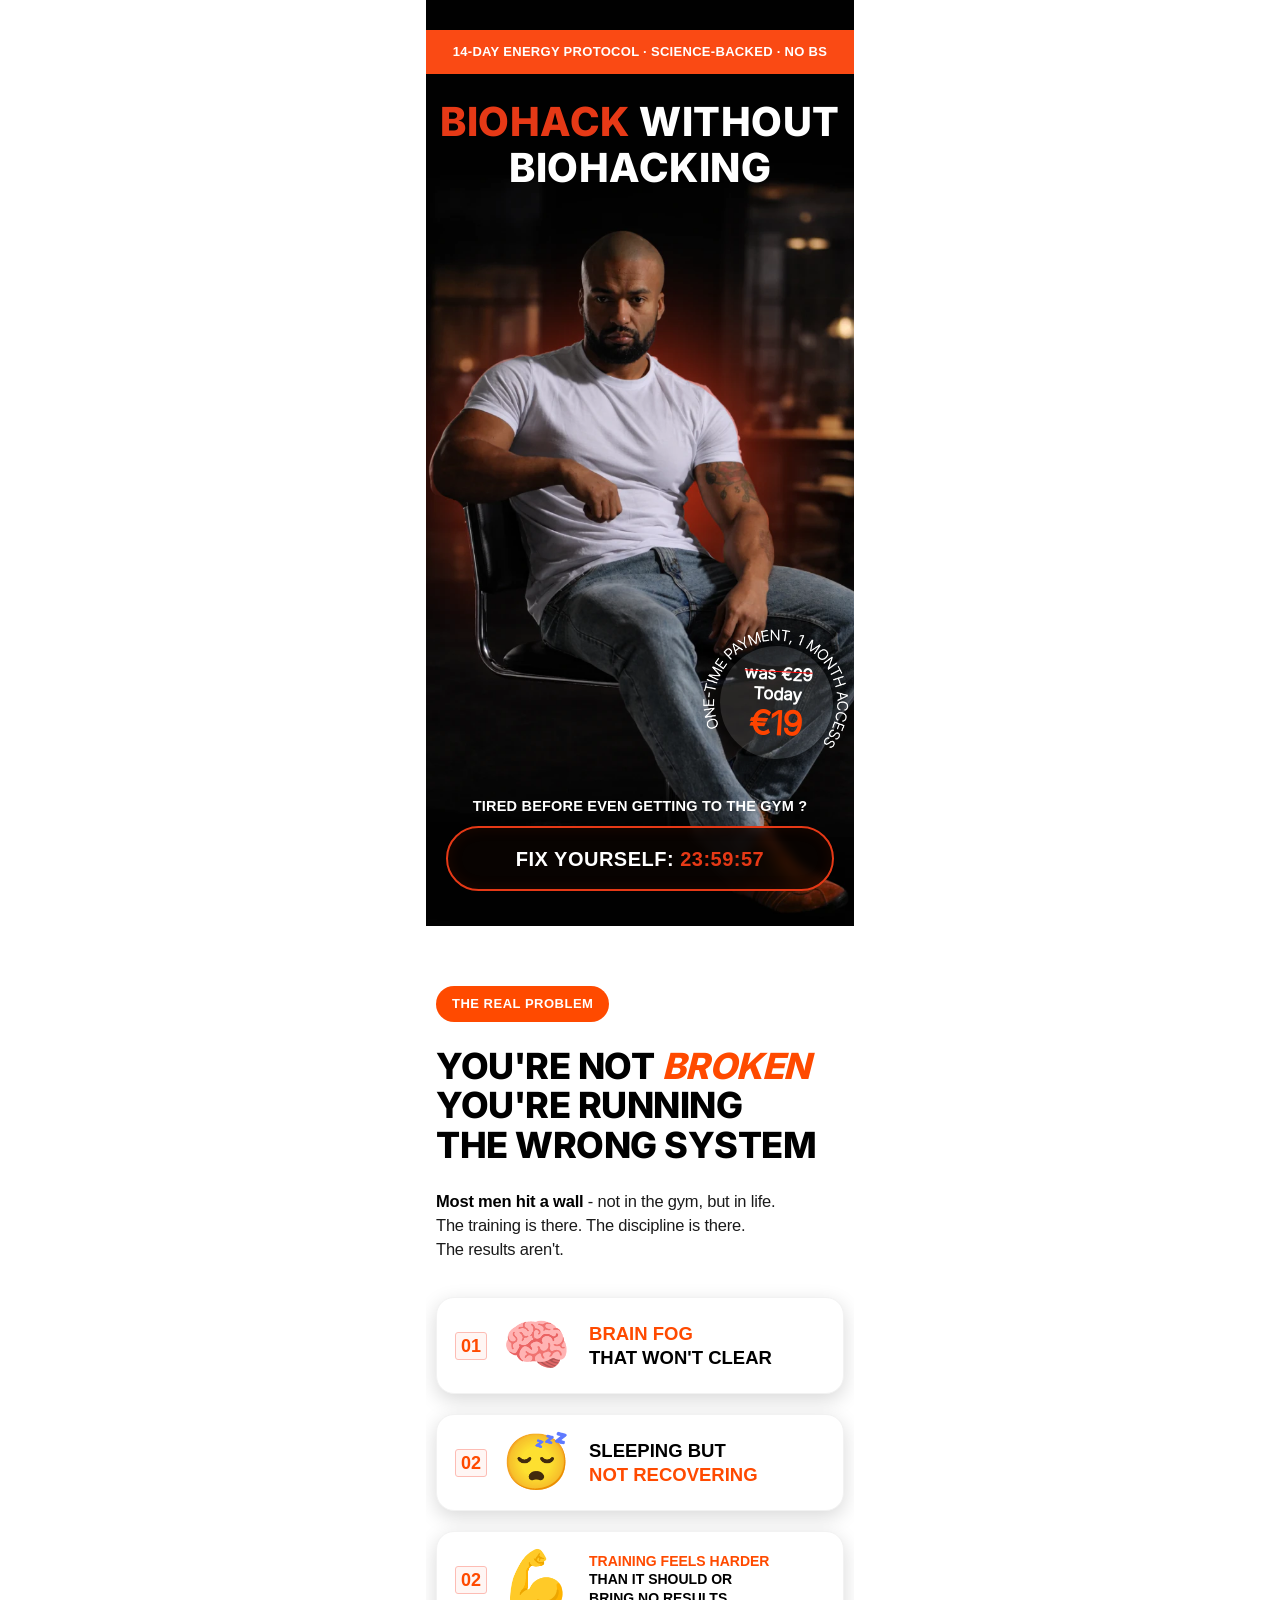
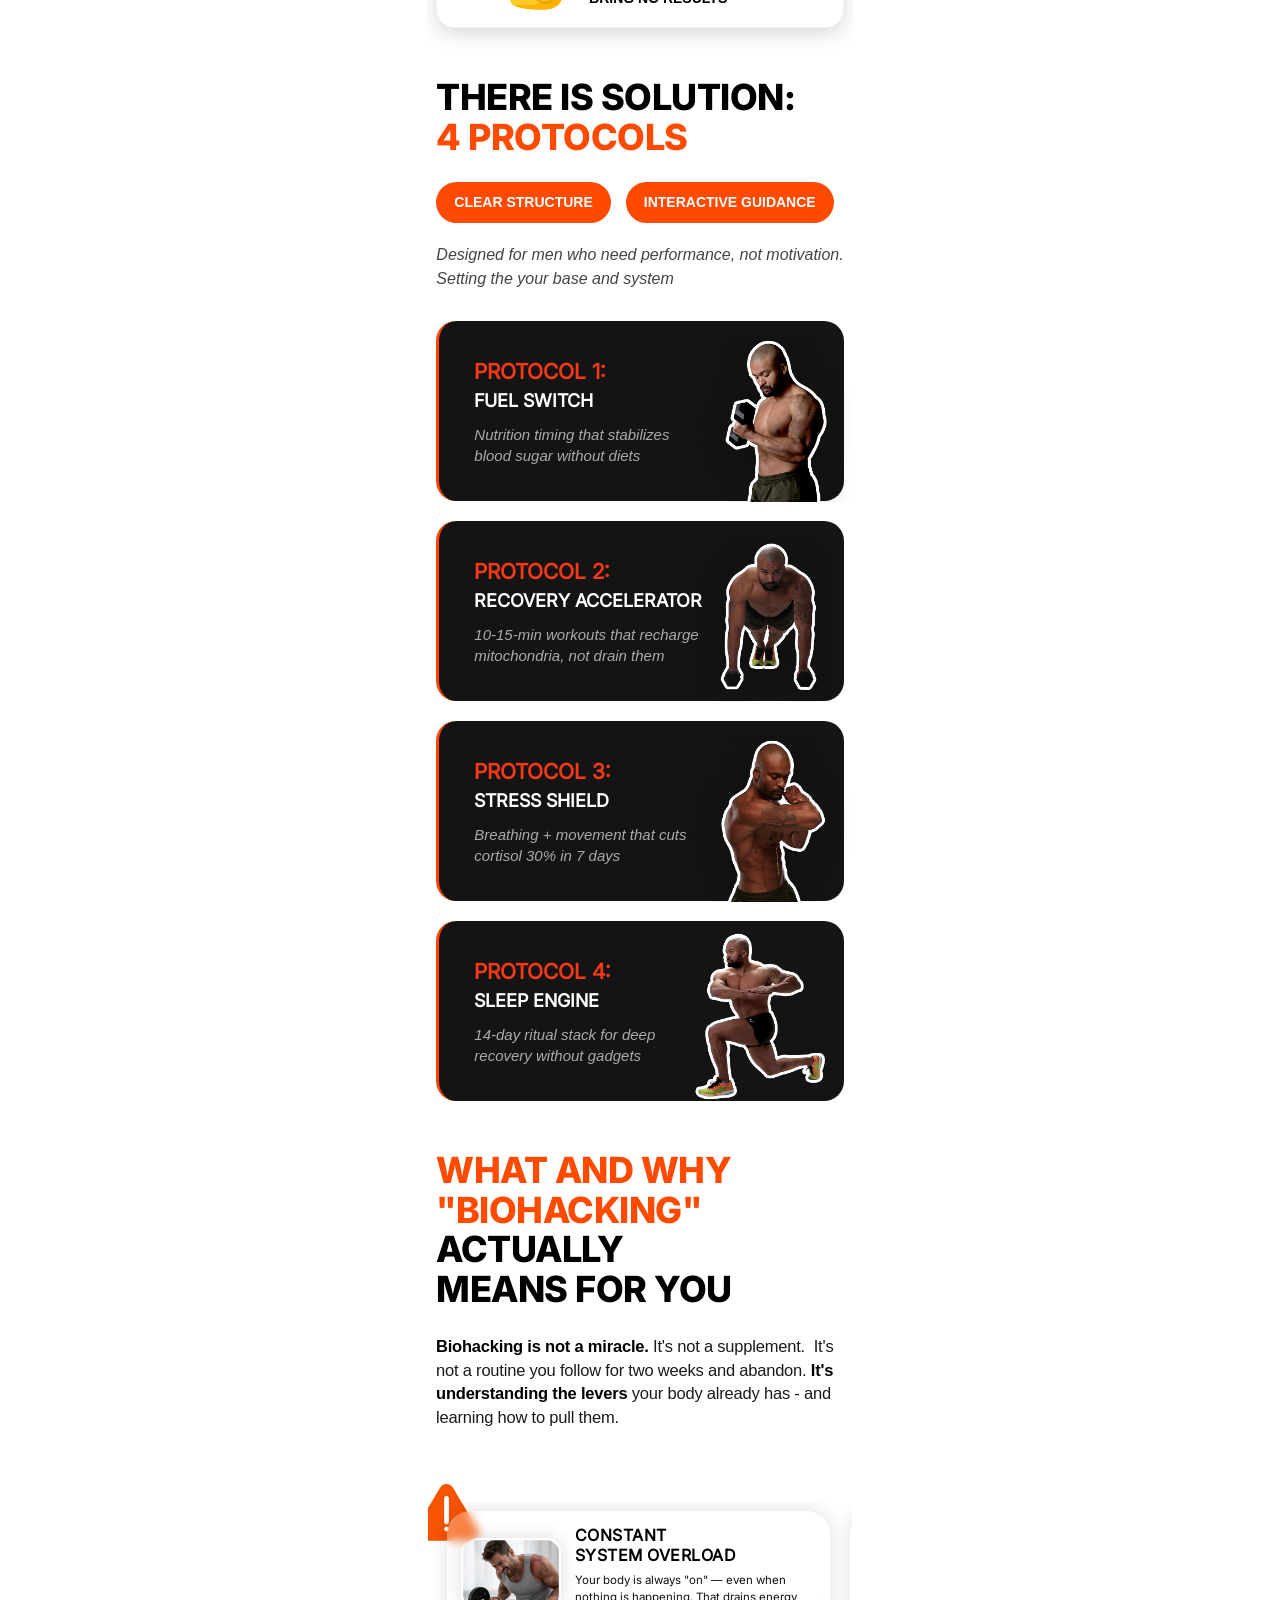
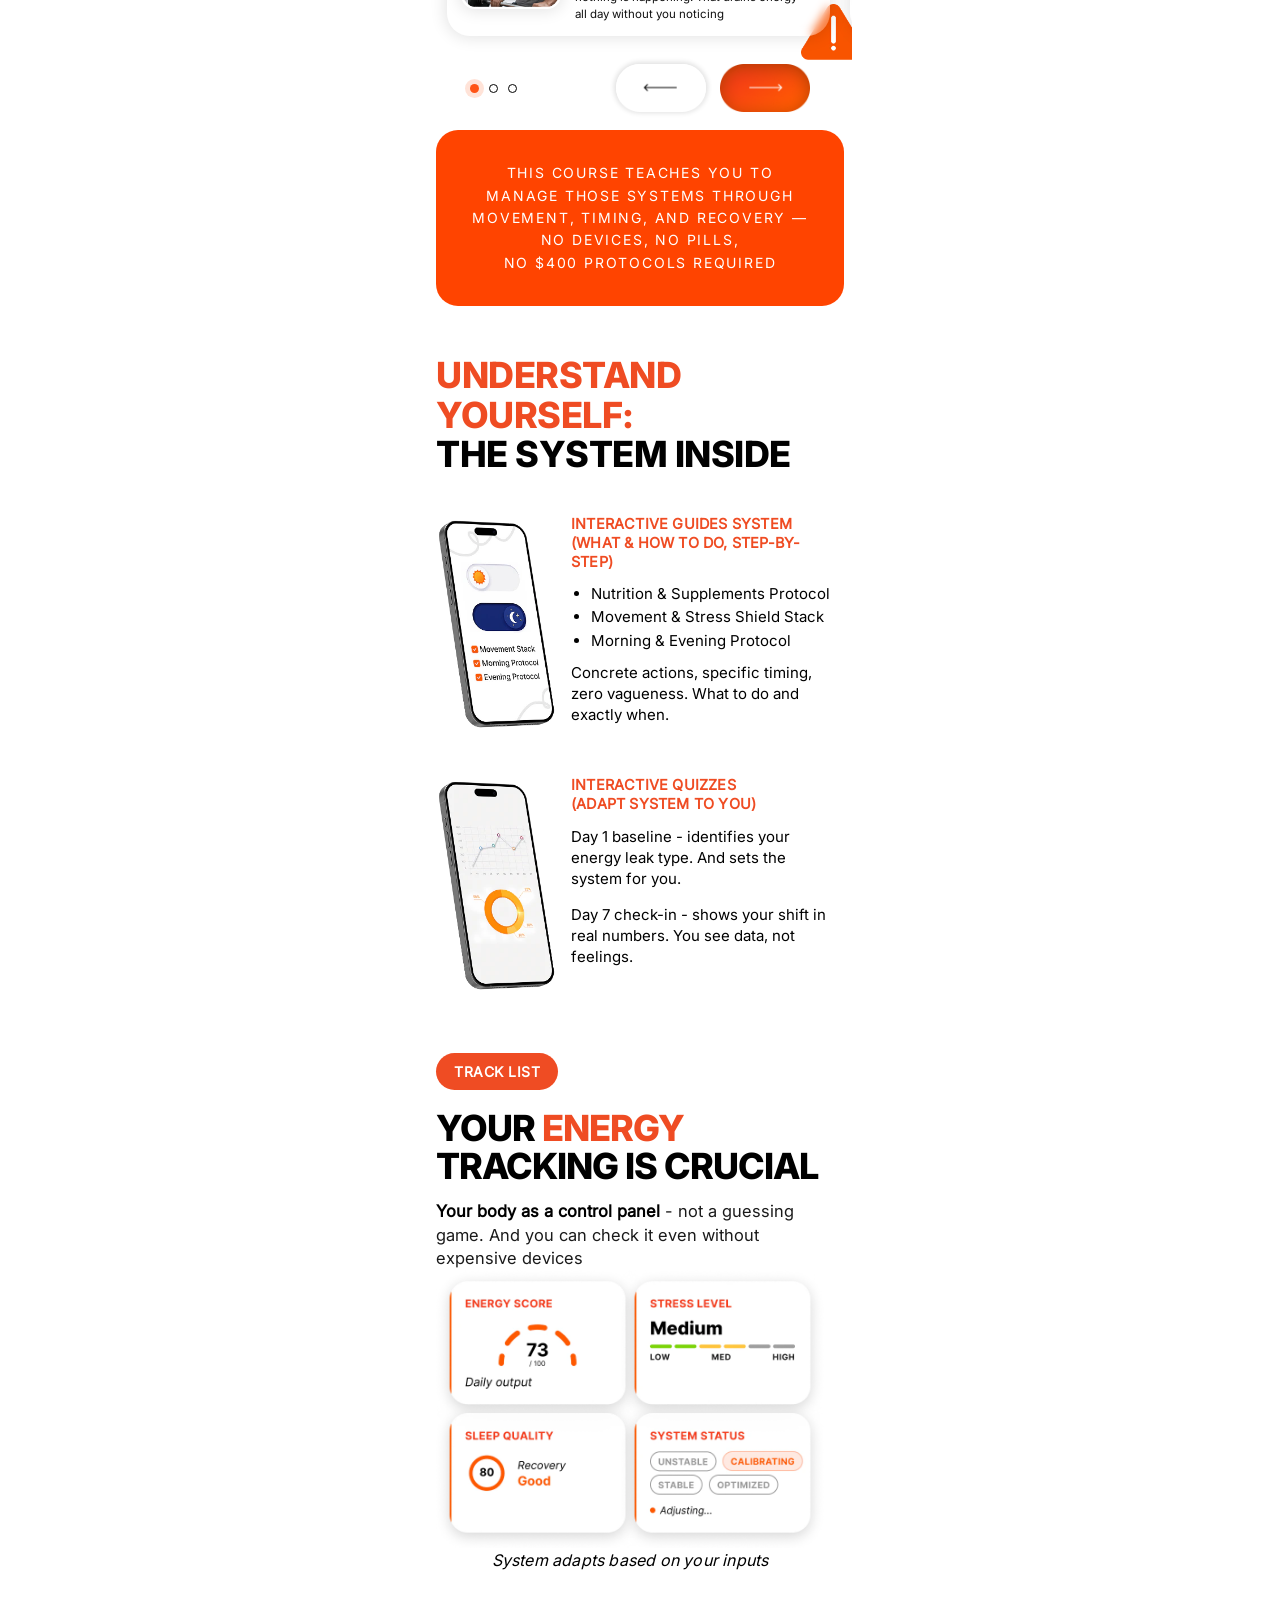
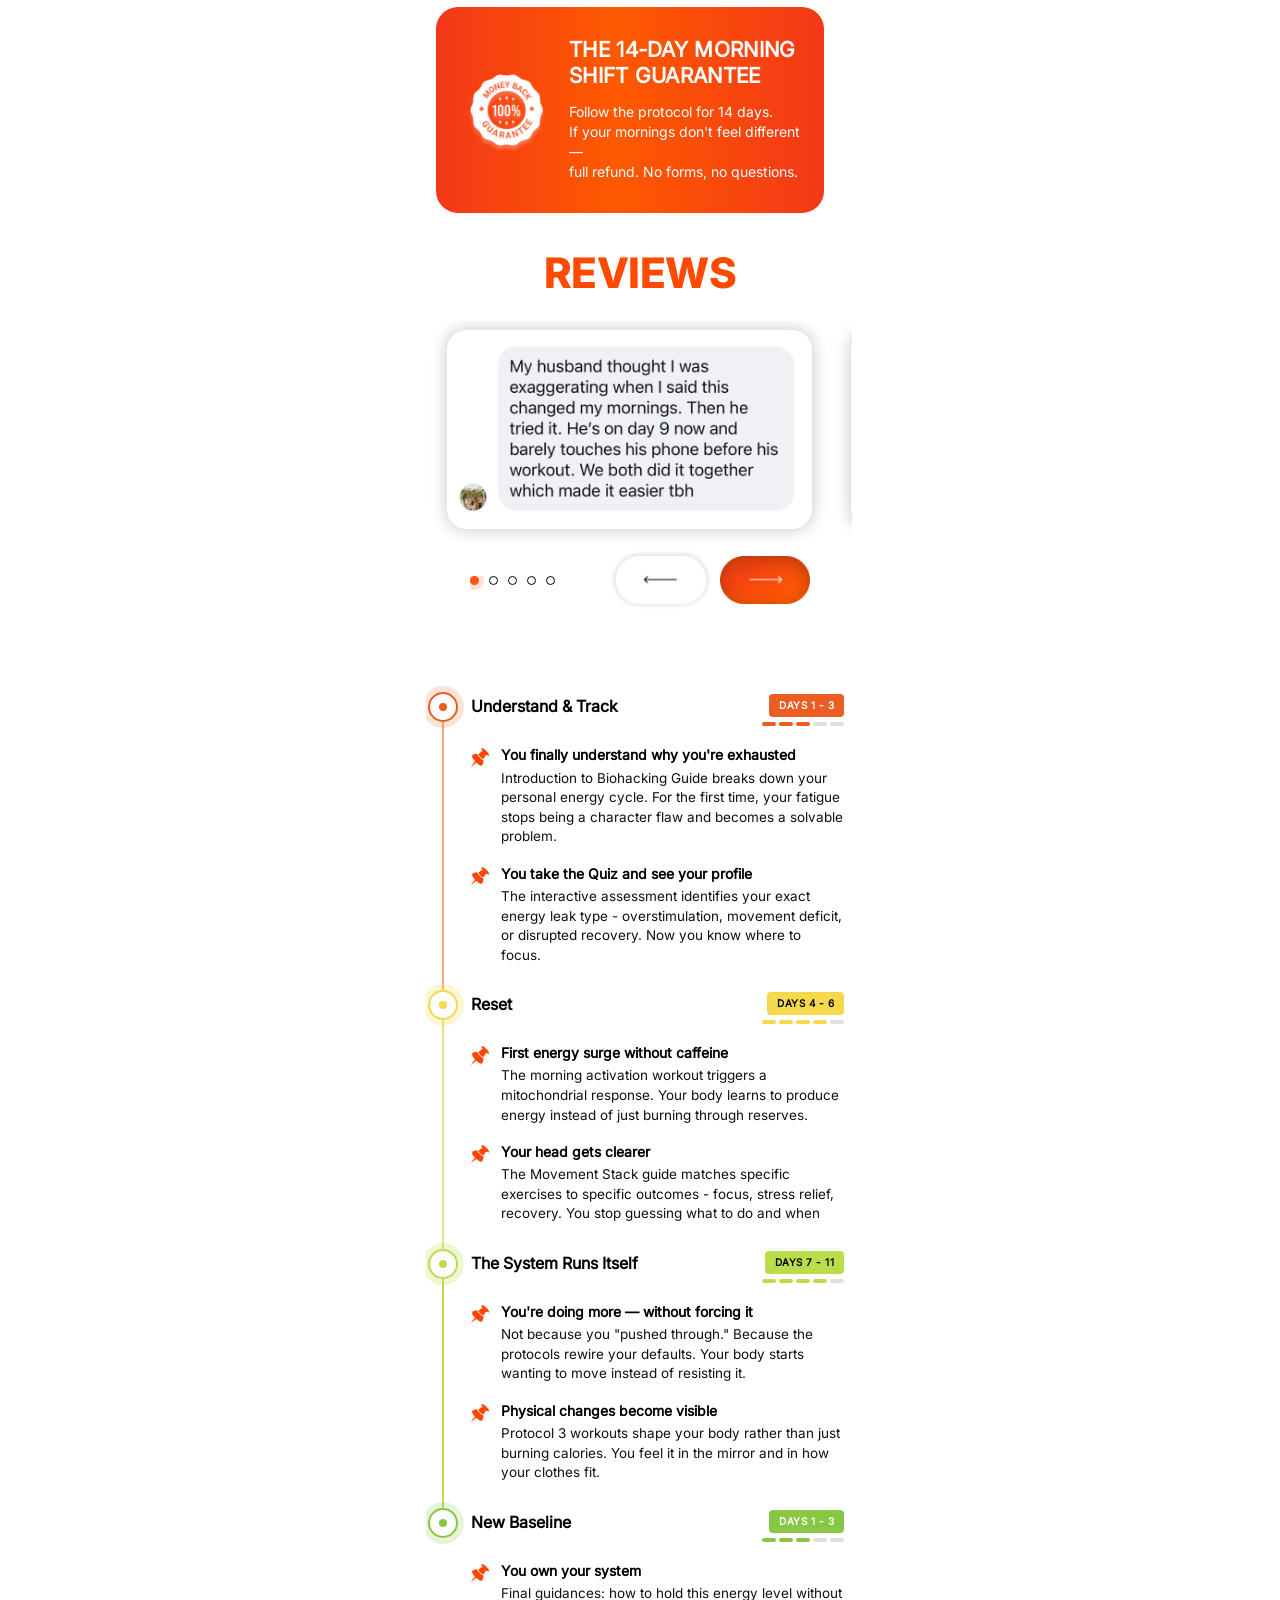
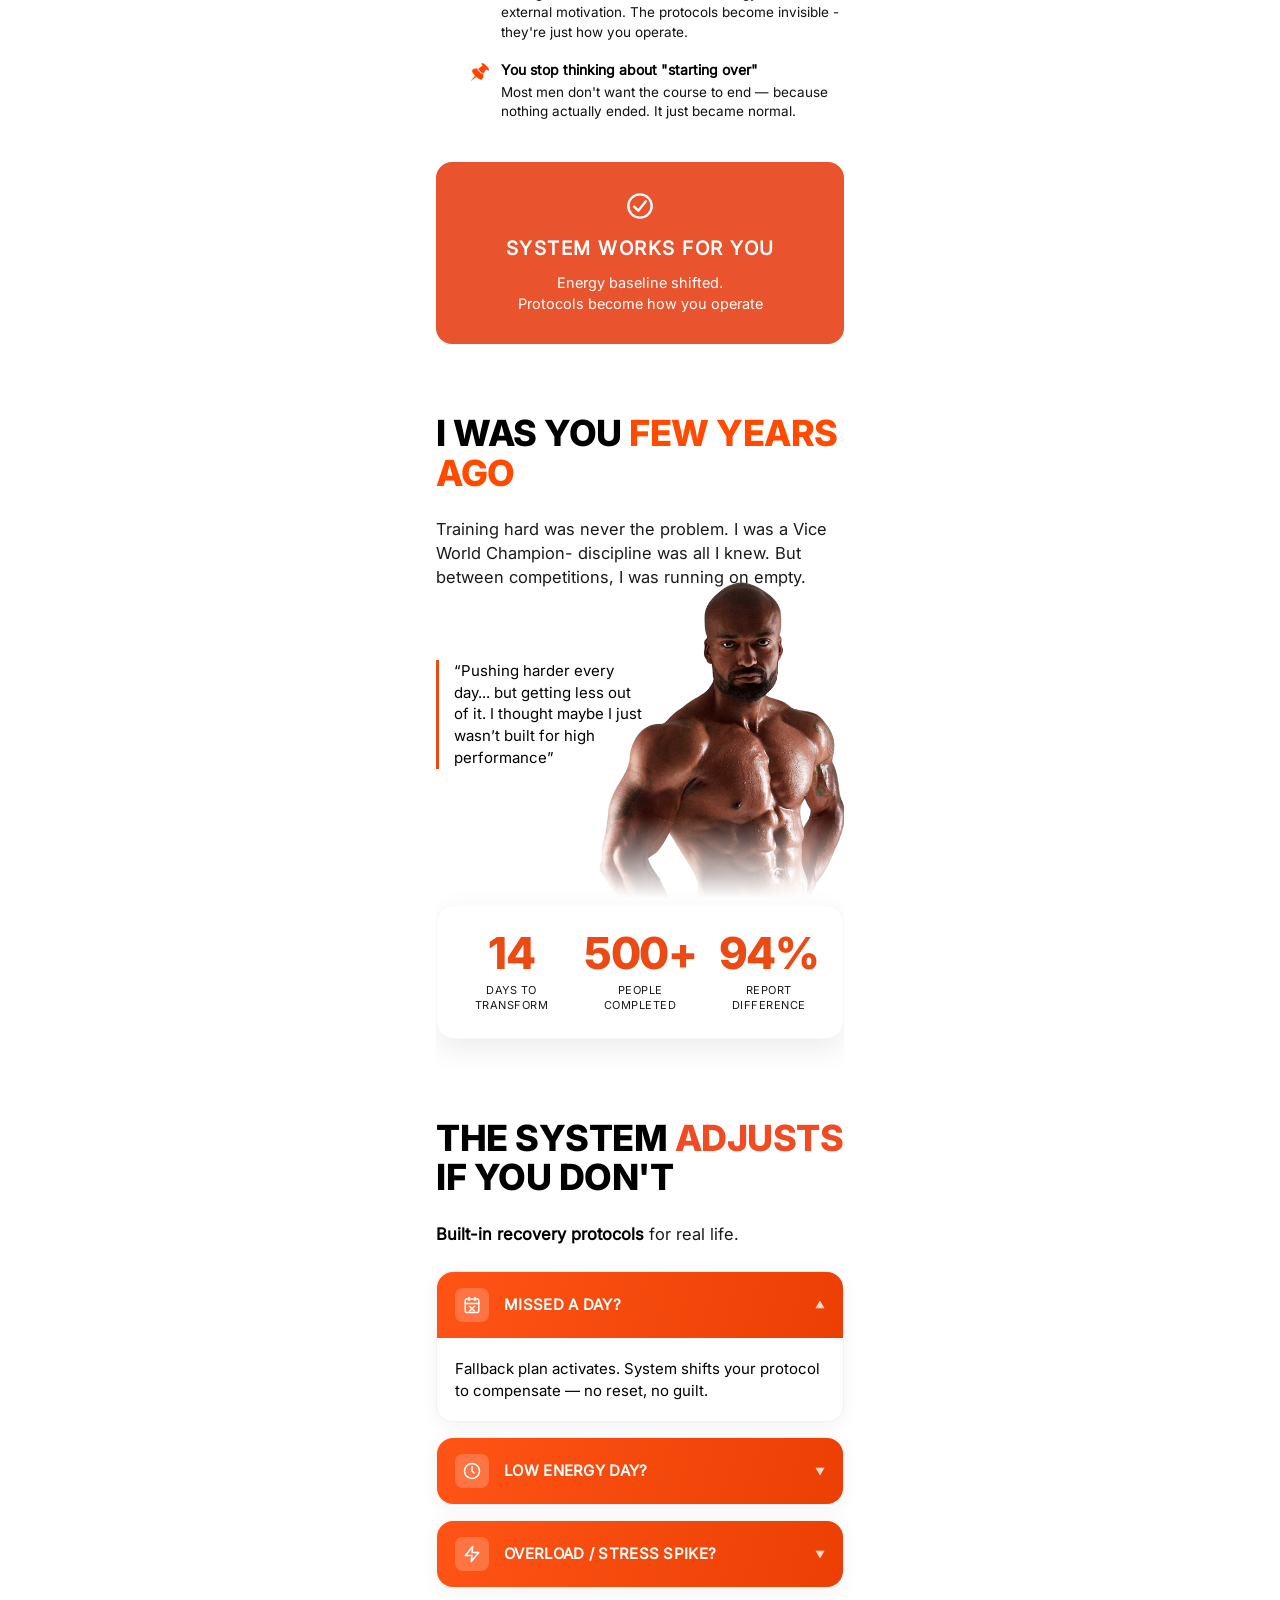
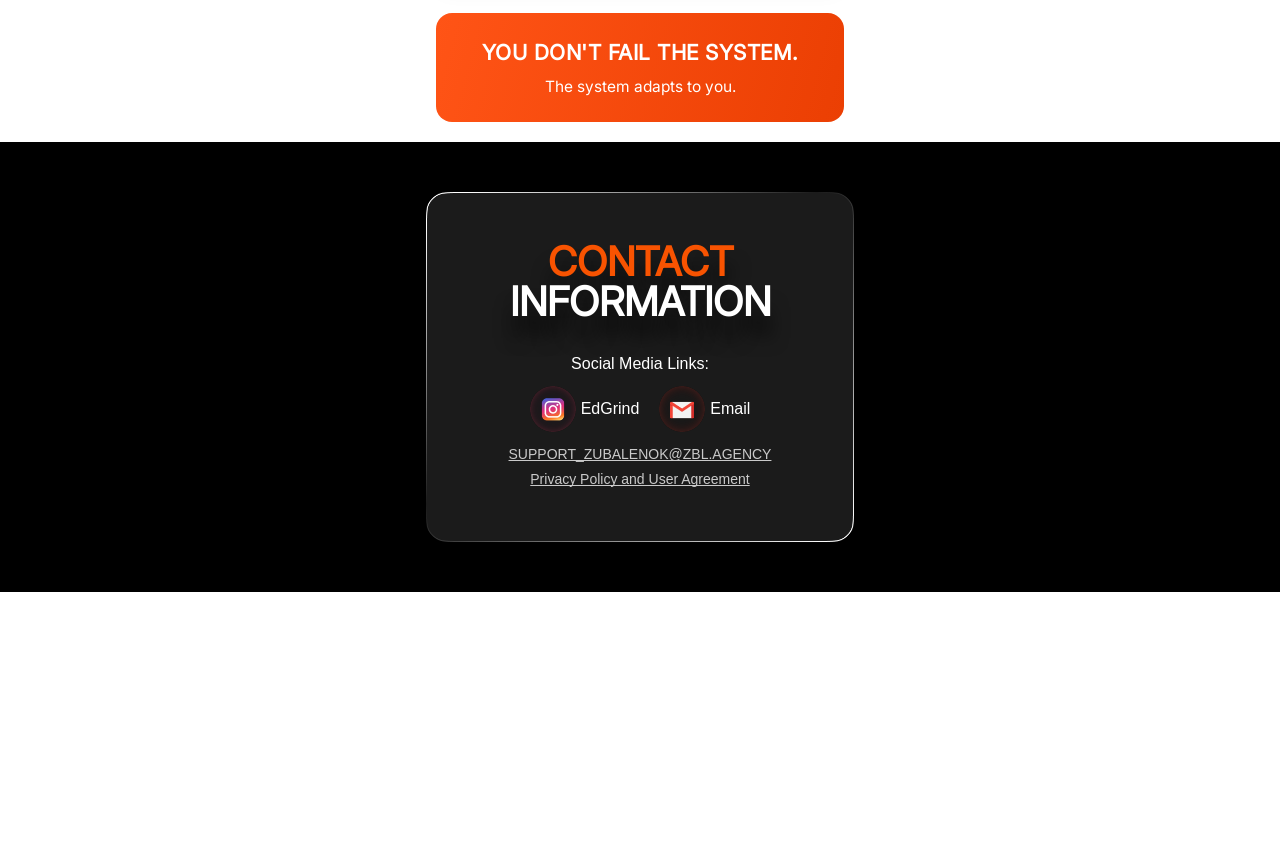
==== commit 833c6243: "first commit" ====
--- a/index.html
+++ b/index.html
@@ -328,176 +328,101 @@
                 </div>
 
                 <div class="custom-slider-section">
-
+                    <h2 class="main-title" style="text-align: center; font-size: 42px;"><span>Reviews</span></h2>
                     <div class="second-swiper swiper swiper-initialized swiper-horizontal swiper-backface-hidden">
                         <div class="swiper-wrapper" id="swiper-wrapper-e75d53c1104bffaf0" aria-live="polite">
 
                             <!-- 1 -->
-<div class="swiper-slide" role="group" aria-label="1 / 12" data-swiper-slide-index="0">
-    <img
-        class="rev-img" 
-        src="./images/reviews/slide1.webp" 
-        alt="Review slide 1"
-        width="384"
-        height="auto"
-        fetchpriority="high"
-        decoding="async"
-    >
-</div>
-
-<!-- 2 -->
-<div class="swiper-slide" role="group" aria-label="2 / 12" data-swiper-slide-index="1">
-    <img
-        class="rev-img" 
-        src="./images/reviews/slide2.webp" 
-        alt="Review slide 2"
-        loading="lazy"
-        decoding="async"
-        width="384"
-        height="auto"
-    >
-</div>
-
-<!-- 3 -->
-<div class="swiper-slide" role="group" aria-label="3 / 12" data-swiper-slide-index="2">
-    <img
-        class="rev-img" 
-        src="./images/reviews/slide3.webp" 
-        alt="Review slide 3"
-        loading="lazy"
-        decoding="async"
-        width="384"
-        height="auto"
-    >
-</div>
-
-<!-- 4 -->
-<div class="swiper-slide" role="group" aria-label="4 / 12" data-swiper-slide-index="3">
-    <img
-        class="rev-img" 
-        src="./images/reviews/slide4.webp" 
-        alt="Review slide 4"
-        loading="lazy"
-        decoding="async"
-        width="384"
-        height="auto"
-    >
-</div>
-
-<!-- 5 -->
-<div class="swiper-slide" role="group" aria-label="5 / 12" data-swiper-slide-index="4">
-    <img
-        class="rev-img" 
-        src="./images/reviews/slide5.webp" 
-        alt="Review slide 5"
-        loading="lazy"
-        decoding="async"
-        width="384"
-        height="auto"
-    >
-</div>
-
-<!-- 6 -->
-<div class="swiper-slide" role="group" aria-label="6 / 12" data-swiper-slide-index="5">
-    <img
-        class="rev-img" 
-        src="./images/reviews/slide6.webp" 
-        alt="Review slide 6"
-        loading="lazy"
-        decoding="async"
-        width="384"
-        height="auto"
-    >
-</div>
-
-<!-- 7 -->
-<div class="swiper-slide" role="group" aria-label="7 / 12" data-swiper-slide-index="6">
-    <img
-        class="rev-img" 
-        src="./images/reviews/slide7.webp" 
-        alt="Review slide 7"
-        loading="lazy"
-        decoding="async"
-        width="384"
-        height="auto"
-    >
-</div>
-
-<!-- 8 -->
-<div class="swiper-slide" role="group" aria-label="8 / 12" data-swiper-slide-index="7">
-    <img
-        class="rev-img" 
-        src="./images/reviews/slide8.webp" 
-        alt="Review slide 8"
-        loading="lazy"
-        decoding="async"
-        width="384"
-        height="auto"
-    >
-</div>
-
-<!-- 9 -->
-<div class="swiper-slide" role="group" aria-label="9 / 12" data-swiper-slide-index="8">
-    <img
-        class="rev-img" 
-        src="./images/reviews/slide9.webp" 
-        alt="Review slide 9"
-        loading="lazy"
-        decoding="async"
-        width="384"
-        height="auto"
-    >
-</div>
-
-<!-- 10 -->
-<div class="swiper-slide" role="group" aria-label="10 / 12" data-swiper-slide-index="9">
-    <img
-        class="rev-img" 
-        src="./images/reviews/slide10.webp" 
-        alt="Review slide 10"
-        loading="lazy"
-        decoding="async"
-        width="384"
-        height="auto"
-    >
-</div>
-
-<!-- 11 -->
-<div class="swiper-slide" role="group" aria-label="11 / 12" data-swiper-slide-index="10">
-    <img
-        class="rev-img" 
-        src="./images/reviews/slide11.webp" 
-        alt="Review slide 11"
-        loading="lazy"
-        decoding="async"
-        width="384"
-        height="auto"
-    >
-</div>
-
-<!-- 12 -->
-<div class="swiper-slide" role="group" aria-label="12 / 12" data-swiper-slide-index="11">
-    <img
-        class="rev-img" 
-        src="./images/reviews/slide12.webp" 
-        alt="Review slide 12"
-        loading="lazy"
-        decoding="async"
-        width="384"
-        height="auto"
-    >
-</div>
-                        </div>
-                    <span class="swiper-notification" aria-live="assertive" aria-atomic="true"></span></div>
+                            <div class="swiper-slide" role="group" aria-label="1 / 12" data-swiper-slide-index="0">
+                                <img class="rev-img" src="./images/reviews/slide1.webp" alt="Review slide 1" width="384"
+                                    height="auto" fetchpriority="high" decoding="async">
+                            </div>
+
+                            <!-- 2 -->
+                            <div class="swiper-slide" role="group" aria-label="2 / 12" data-swiper-slide-index="1">
+                                <img class="rev-img" src="./images/reviews/slide2.webp" alt="Review slide 2"
+                                    loading="lazy" decoding="async" width="384" height="auto">
+                            </div>
+
+                            <!-- 3 -->
+                            <div class="swiper-slide" role="group" aria-label="3 / 12" data-swiper-slide-index="2">
+                                <img class="rev-img" src="./images/reviews/slide3.webp" alt="Review slide 3"
+                                    loading="lazy" decoding="async" width="384" height="auto">
+                            </div>
+
+                            <!-- 4 -->
+                            <div class="swiper-slide" role="group" aria-label="4 / 12" data-swiper-slide-index="3">
+                                <img class="rev-img" src="./images/reviews/slide4.webp" alt="Review slide 4"
+                                    loading="lazy" decoding="async" width="384" height="auto">
+                            </div>
+
+                            <!-- 5 -->
+                            <div class="swiper-slide" role="group" aria-label="5 / 12" data-swiper-slide-index="4">
+                                <img class="rev-img" src="./images/reviews/slide5.webp" alt="Review slide 5"
+                                    loading="lazy" decoding="async" width="384" height="auto">
+                            </div>
+
+                            <!-- 6 -->
+                            <div class="swiper-slide" role="group" aria-label="6 / 12" data-swiper-slide-index="5">
+                                <img class="rev-img" src="./images/reviews/slide6.webp" alt="Review slide 6"
+                                    loading="lazy" decoding="async" width="384" height="auto">
+                            </div>
+
+                            <!-- 7 -->
+                            <div class="swiper-slide" role="group" aria-label="7 / 12" data-swiper-slide-index="6">
+                                <img class="rev-img" src="./images/reviews/slide7.webp" alt="Review slide 7"
+                                    loading="lazy" decoding="async" width="384" height="auto">
+                            </div>
+
+                            <!-- 8 -->
+                            <div class="swiper-slide" role="group" aria-label="8 / 12" data-swiper-slide-index="7">
+                                <img class="rev-img" src="./images/reviews/slide8.webp" alt="Review slide 8"
+                                    loading="lazy" decoding="async" width="384" height="auto">
+                            </div>
+
+                            <!-- 9 -->
+                            <div class="swiper-slide" role="group" aria-label="9 / 12" data-swiper-slide-index="8">
+                                <img class="rev-img" src="./images/reviews/slide9.webp" alt="Review slide 9"
+                                    loading="lazy" decoding="async" width="384" height="auto">
+                            </div>
+
+                            <!-- 10 -->
+                            <div class="swiper-slide" role="group" aria-label="10 / 12" data-swiper-slide-index="9">
+                                <img class="rev-img" src="./images/reviews/slide10.webp" alt="Review slide 10"
+                                    loading="lazy" decoding="async" width="384" height="auto">
+                            </div>
+
+                            <!-- 11 -->
+                            <div class="swiper-slide" role="group" aria-label="11 / 12" data-swiper-slide-index="10">
+                                <img class="rev-img" src="./images/reviews/slide11.webp" alt="Review slide 11"
+                                    loading="lazy" decoding="async" width="384" height="auto">
+                            </div>
+
+                            <!-- 12 -->
+                            <div class="swiper-slide" role="group" aria-label="12 / 12" data-swiper-slide-index="11">
+                                <img class="rev-img" src="./images/reviews/slide12.webp" alt="Review slide 12"
+                                    loading="lazy" decoding="async" width="384" height="auto">
+                            </div>
+                        </div>
+                        <span class="swiper-notification" aria-live="assertive" aria-atomic="true"></span>
+                    </div>
 
                     <div class="slider-controls-group">
-                        <div class="second-slider-pagination swiper-pagination swiper-pagination-clickable swiper-pagination-bullets swiper-pagination-horizontal"><span class="swiper-pagination-bullet swiper-pagination-bullet-active" tabindex="0" role="button" aria-label="Go to slide 1" aria-current="true"></span><span class="swiper-pagination-bullet" tabindex="0" role="button" aria-label="Go to slide 2"></span><span class="swiper-pagination-bullet" tabindex="0" role="button" aria-label="Go to slide 3"></span></div>
+                        <div
+                            class="second-slider-pagination swiper-pagination swiper-pagination-clickable swiper-pagination-bullets swiper-pagination-horizontal">
+                            <span class="swiper-pagination-bullet swiper-pagination-bullet-active" tabindex="0"
+                                role="button" aria-label="Go to slide 1" aria-current="true"></span><span
+                                class="swiper-pagination-bullet" tabindex="0" role="button"
+                                aria-label="Go to slide 2"></span><span class="swiper-pagination-bullet" tabindex="0"
+                                role="button" aria-label="Go to slide 3"></span></div>
 
                         <div class="nav-buttons-wrap">
-                            <div class="second-slider-prev slider-btn btn-prev" tabindex="0" role="button" aria-label="Previous slide" aria-controls="swiper-wrapper-e75d53c1104bffaf0">
+                            <div class="second-slider-prev slider-btn btn-prev" tabindex="0" role="button"
+                                aria-label="Previous slide" aria-controls="swiper-wrapper-e75d53c1104bffaf0">
                                 <img src="./images/prev.png" alt="">
                             </div>
-                            <div class="second-slider-next slider-btn btn-next" tabindex="0" role="button" aria-label="Next slide" aria-controls="swiper-wrapper-e75d53c1104bffaf0">
+                            <div class="second-slider-next slider-btn btn-next" tabindex="0" role="button"
+                                aria-label="Next slide" aria-controls="swiper-wrapper-e75d53c1104bffaf0">
                                 <img src="./images/next.png" alt="">
                             </div>
                         </div>
@@ -794,26 +719,7 @@
                 </div>
 
             </div>
-            <div class="contact">
-                <h2 class="mainTitle">
-                    <span>Contact</span><br>Information
-                </h2>
-                <p class="mainText" style="padding-top: 30px; text-align: center;"><span>Social Media Links:</span></p>
-                <div class="contact-box">
-                    <a href="https://www.instagram.com/ed.grind" class="contact-box-item">
-                        <img src="./images/inst-new.png" alt="inst">
-                        <p class="mainText">EdGrind</p>
-                    </a>
-                    <a href="mailto:SUPPORT_ZUBALENOK@ZBL.AGENCY" class="contact-box-item">
-                        <img src="./images/email-new.png" alt="inst">
-                        <p class="mainText">Email</p>
-                    </a>
-                </div>
-                <div class="support_link">
-                    <a href="mailto:SUPPORT_ZUBALENOK@ZBL.AGENCY">SUPPORT_ZUBALENOK@ZBL.AGENCY</a>
-                </div>
-                <a href="/policy" class="contactlink">Privacy Policy and User Agreement</a>
-            </div>
+            
             <footer class="footer" id="footer">
                 <p class="footer-title">
                     Offer ends in:
@@ -836,6 +742,30 @@
                 <a class="footerButton payment-btn open-popup-btn">👉 Show Me the System</a>
             </footer>
         </div>
+    </div>
+    <div class="contact-bg">
+                <div class="contact">
+                    <h2 class="mainTitle">
+                        <span>Contact</span><br>Information
+                    </h2>
+                    <p class="mainText" style="padding-top: 30px; text-align: center;"><span>Social Media Links:</span>
+                    </p>
+                    <div class="contact-box">
+                        <a href="https://www.instagram.com/ed.grind" class="contact-box-item">
+                            <img src="./images/inst-new.png" alt="inst">
+                            <p class="mainText">EdGrind</p>
+                        </a>
+                        <a href="mailto:SUPPORT_ZUBALENOK@ZBL.AGENCY" class="contact-box-item">
+                            <img src="./images/email-new.png" alt="inst">
+                            <p class="mainText">Email</p>
+                        </a>
+                    </div>
+                    <div class="support_link">
+                        <a href="mailto:SUPPORT_ZUBALENOK@ZBL.AGENCY">SUPPORT_ZUBALENOK@ZBL.AGENCY</a>
+                    </div>
+                    <a href="/policy" class="contactlink">Privacy Policy and User Agreement</a>
+                </div>
+            </div>
         <script defer>
             document.addEventListener('DOMContentLoaded', () => {
                 const footer = document.getElementById('footer'); // елемент, до якого додамо клас
--- a/css/style.css
+++ b/css/style.css
@@ -99,7 +99,6 @@
     display: flex;
     flex-direction: column;
     max-width: 428px;
-    width: 100%;
     margin: 0 auto;
 }
 
@@ -350,7 +349,7 @@
 
 /* Головний заголовок */
 .main-title {
-    font-size: 38px;
+    font-size: 36px;
     font-weight: 900;
     line-height: 1.1;
     font-family: "Inter-Bold";
@@ -516,7 +515,7 @@
 
 .protocol-name {
     color: white;
-    font-size: 20px;
+    font-size: 18px;
     margin-bottom: 10px;
     font-weight: bold;
     text-transform: uppercase;
@@ -524,7 +523,7 @@
 
 .protocol-desc {
     color: #aaa;
-    font-size: 16px;
+    font-size: 15px;
     margin: 0;
     line-height: 1.4;
 }
@@ -663,6 +662,7 @@
 .tracking-heading {
     font-size: 36px;
     font-weight: 900;
+    font-family: "Inter-Bold";
     color: #000000;
     line-height: 1.05;
     margin: 0 0 15px 0;
@@ -1014,7 +1014,8 @@
 .stat-number {
     display: block;
     font-size: 44px;
-    font-weight: 800;
+    font-weight: 700;
+    font-family: "Inter-Bold";
     color: #eb4a14;
     line-height: 1;
     margin-bottom: 8px;
@@ -1363,13 +1364,19 @@
 
 }
 
+.contact-bg{
+    background-color: #000;
+    padding: 50px 0;
+    margin-bottom: 250px;
+}
 
 .contact {
     background-image: url(../images/contacts.png);
     background-repeat: no-repeat;
     background-size: 100% 100%;
     padding: 50px 0;
-    margin-bottom: 250px;
+    max-width: 428px;
+    margin: 0 auto;
 }
 
 .contact span,
@@ -1424,7 +1431,8 @@
 
 .footer {
     background-color: #fff;
-    border-top: 2px solid #549601;
+    border-top: 2px solid #FF4400;
+    border-bottom: 2px solid #FF4400;
     border-radius: 30px 30px 0 0;
     padding: 25px 0;
     position: fixed;
@@ -1464,7 +1472,7 @@
     border-radius: 150px;
     width: 67px;
     height: 38px;
-    background: linear-gradient(90deg, #539400 0.96%, #6ebf04 46.15%, #539400 100%);
+    background: #FF4400;
     color: #fff;
     font-family: "League Gothic", sans-serif;
     font-weight: 400;
@@ -1496,7 +1504,7 @@
     margin: 15px auto 0 auto;
     width: 293px;
     height: 56px;
-    background: linear-gradient(90deg, #539400 0.96%, #6ebf04 46.15%, #539400 100%);
+    background: #FF4400;
     transition: .2s;
 }
 
@@ -1525,7 +1533,7 @@
         display: flex;
         flex-direction: column;
         max-width: 99.5348vw;
-        width: 100%;
+        min-width: 100%;
         margin: 0 auto;
     }
 
@@ -1655,7 +1663,7 @@
 
     /* Головний заголовок */
     .main-title {
-        font-size: 8.8372vw;
+        font-size: 8.372vw;
         font-weight: 900;
         line-height: 1.1;
         color: #000000;
@@ -1811,14 +1819,14 @@
 
     .protocol-name {
         color: white;
-        font-size: 4.6511vw;
+        font-size: 4.511vw;
         font-weight: bold;
         text-transform: uppercase;
     }
 
     .protocol-desc {
         color: #aaa;
-        font-size: 4.0558vw;
+        font-size: 3.558vw;
         margin: 0;
         line-height: 1.4;
     }
@@ -2175,7 +2183,7 @@
     .step-light-green .step-line { background-color: #badd4b; }
     .step-light-green .step-node { border: 0.6976vw solid #e2f0b6; }
     .step-light-green .step-node::after { background-color: #badd4b; }
-    .step-light-green .days-badge { background-color: #badd4b; }
+    .step-light-green .days-badge { background: linear-gradient(166deg, #ffdc4f 0%, #82e108 100%); }
     .step-light-green .dash.active { background-color: #badd4b; }
 
     /* 4. Зелений */
@@ -2505,8 +2513,6 @@
     }
 
     .footer {
-        background-color: #fff;
-        border-top: 0.4651vw solid #549601;
         border-radius: 6.9767vw 6.9767vw 0 0;
         padding: 5.8139vw 0;
         position: fixed;
@@ -2546,9 +2552,6 @@
         border-radius: 34.8837vw;
         width: 15.5813vw;
         height: 8.8372vw;
-        background: linear-gradient(90deg, #539400 0.96%, #6ebf04 46.15%, #539400 100%);
-        color: #fff;
-        font-family: "League Gothic", sans-serif;
         font-weight: 400;
         font-size: 6.9767vw;
         line-height: 117%;
@@ -2578,12 +2581,6 @@
         margin: 3.4883vw auto 0 auto;
         width: 68.1395vw;
         height: 13.0232vw;
-        background: linear-gradient(90deg, #539400 0.96%, #6ebf04 46.15%, #539400 100%);
-        transition: .2s;
-    }
-
-    .footerButton:active {
-        background: #4a7500;
     }
 
     .footer-title{
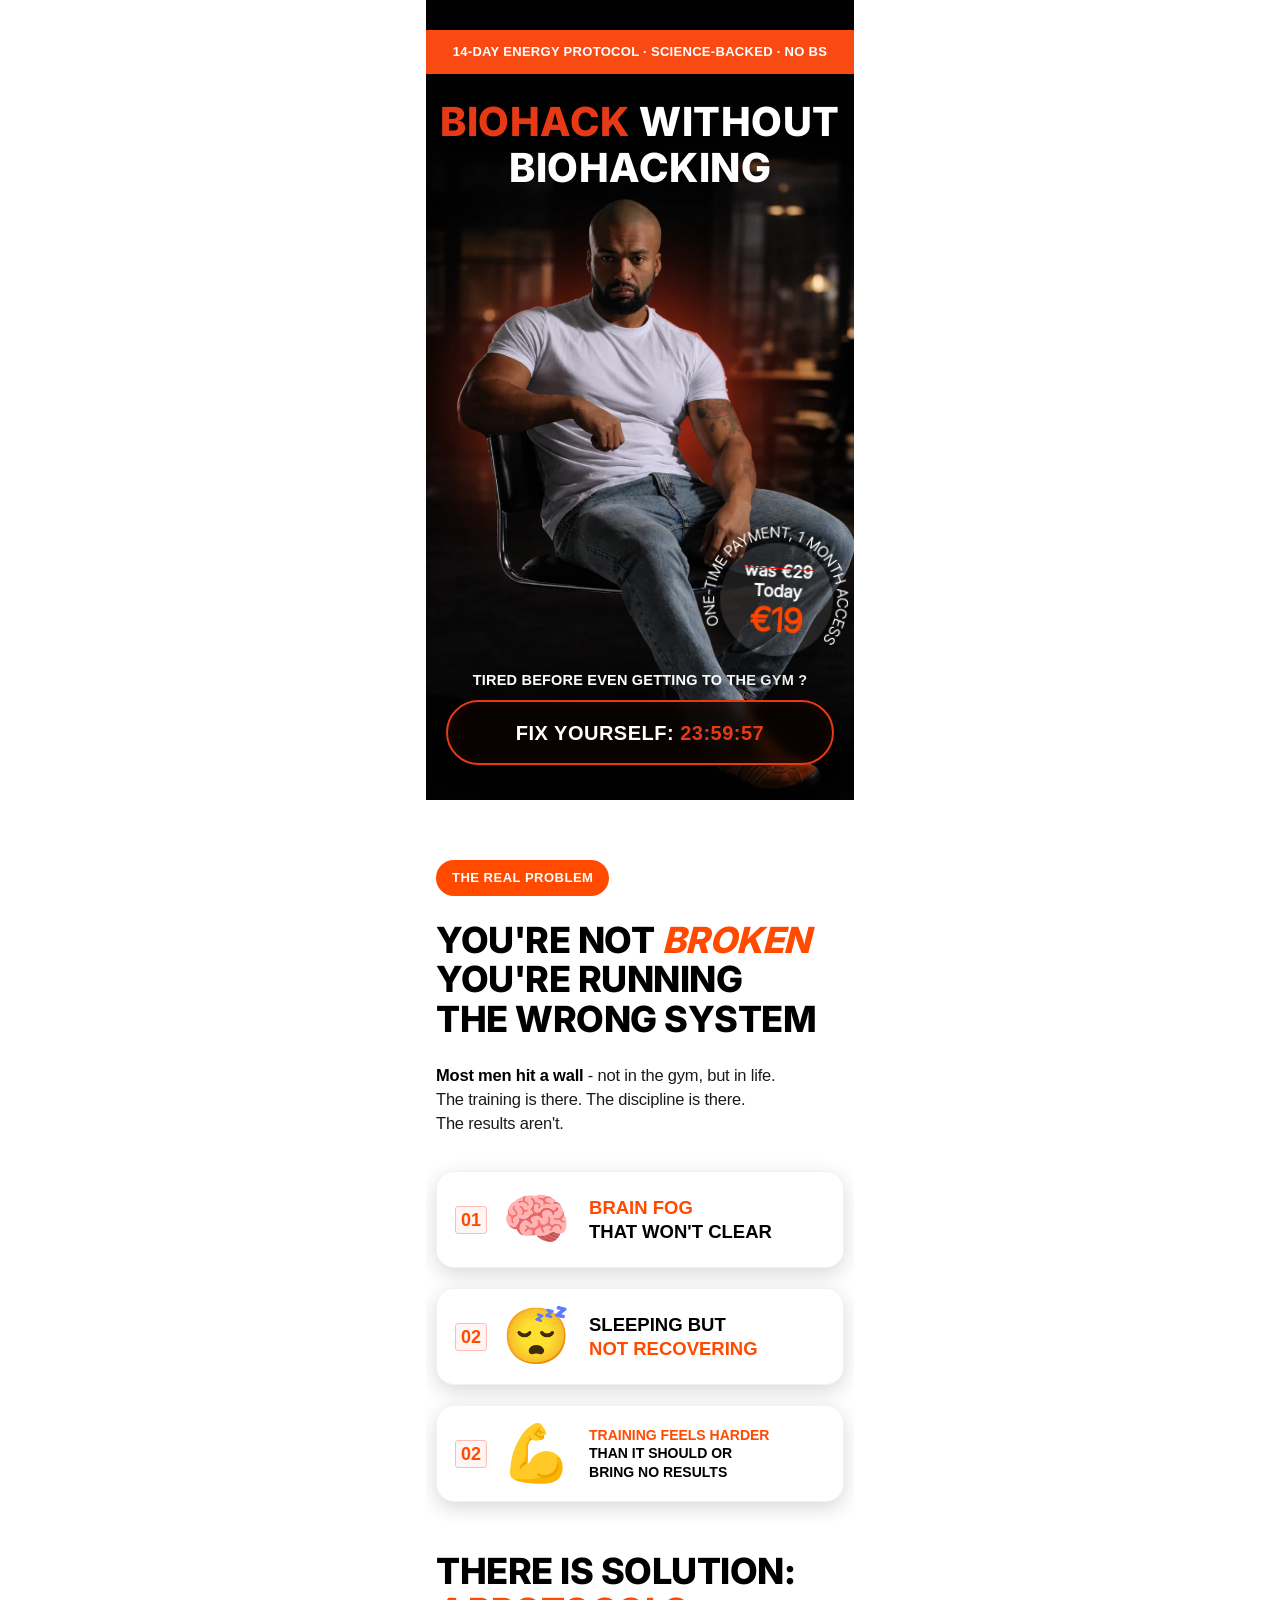
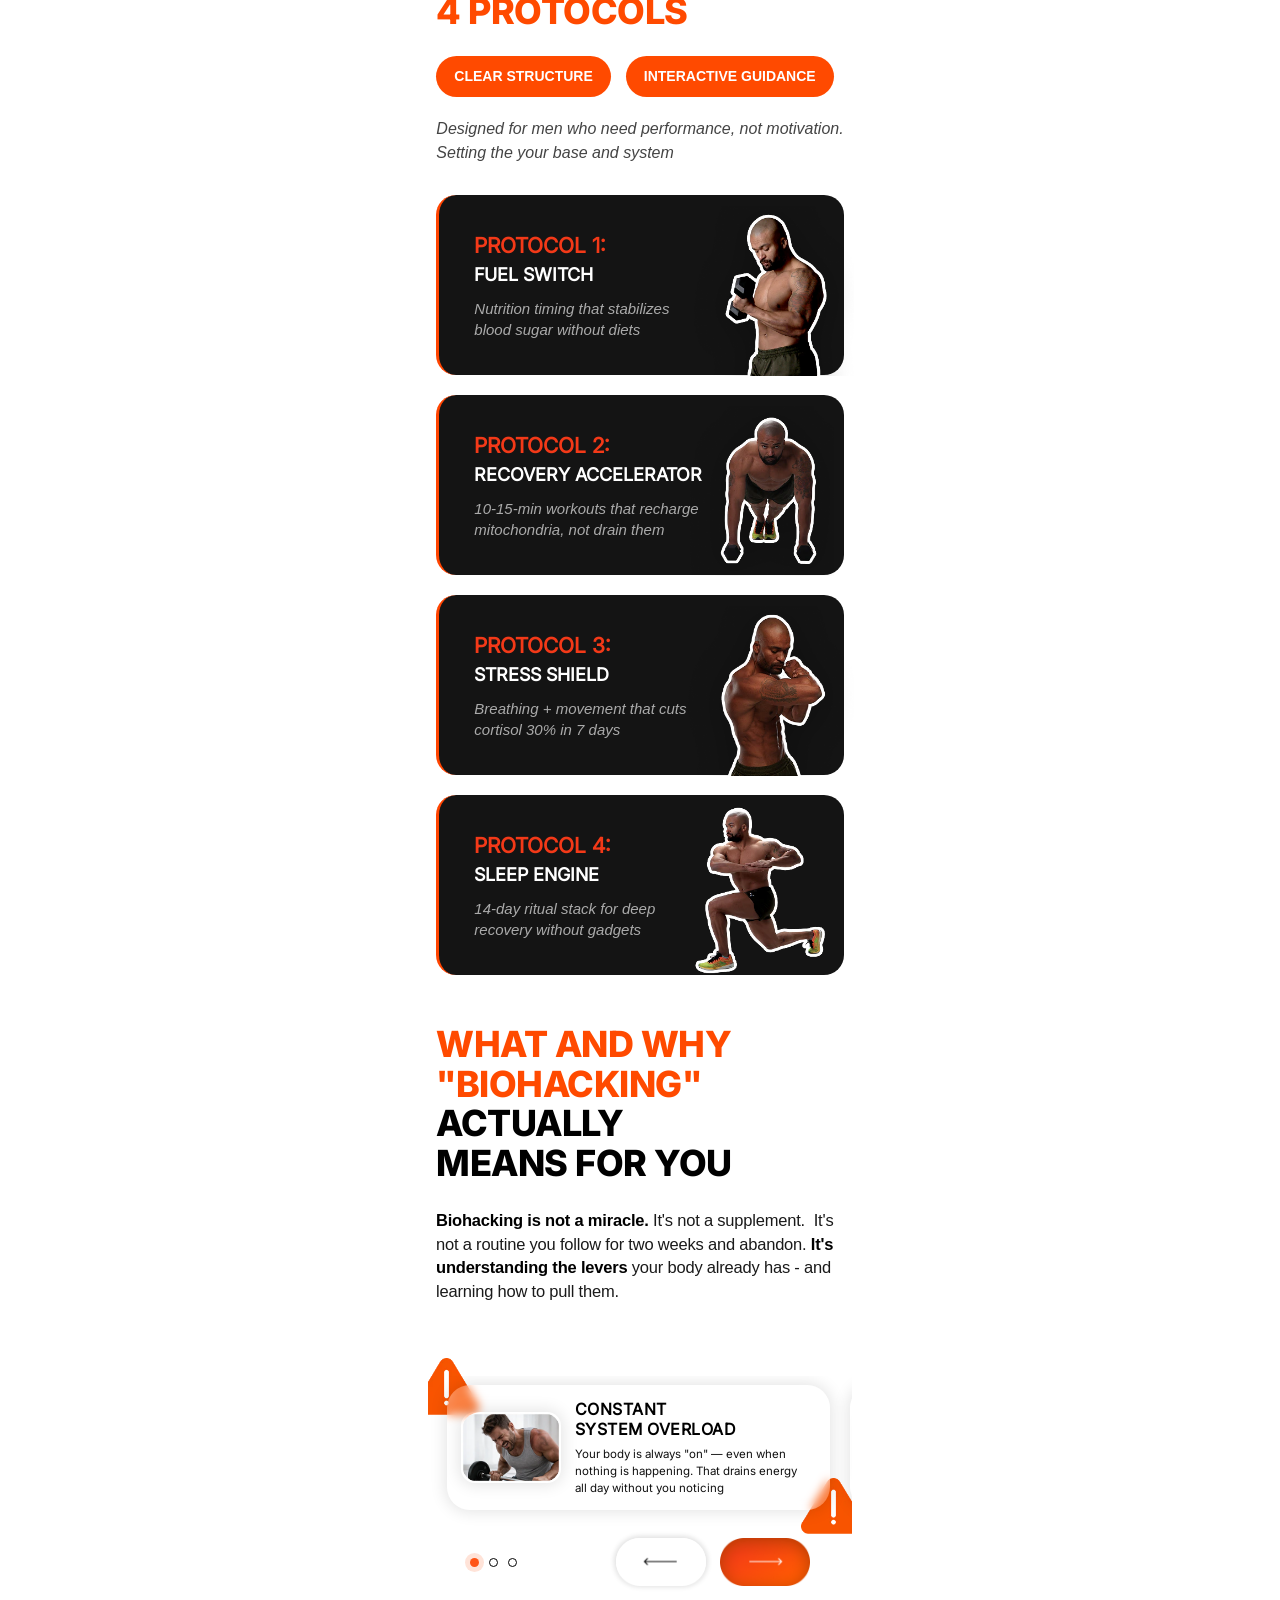
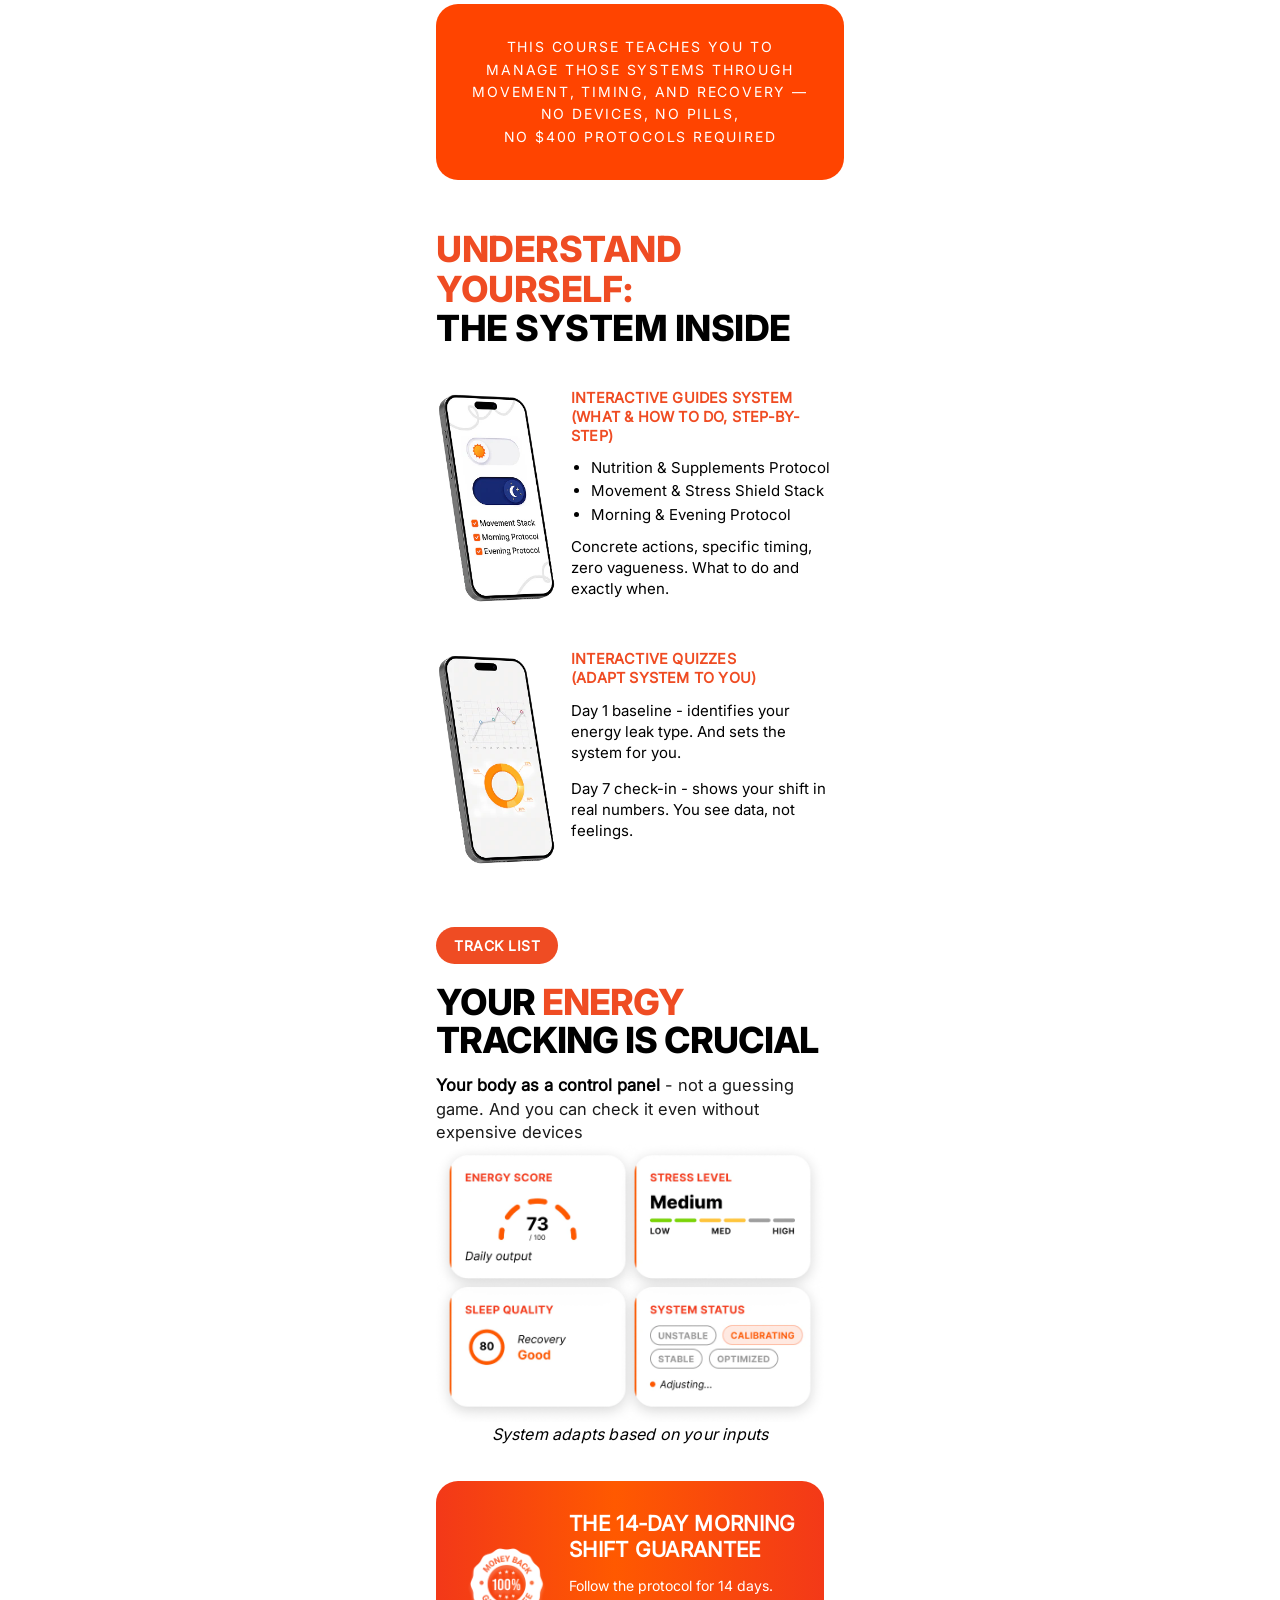
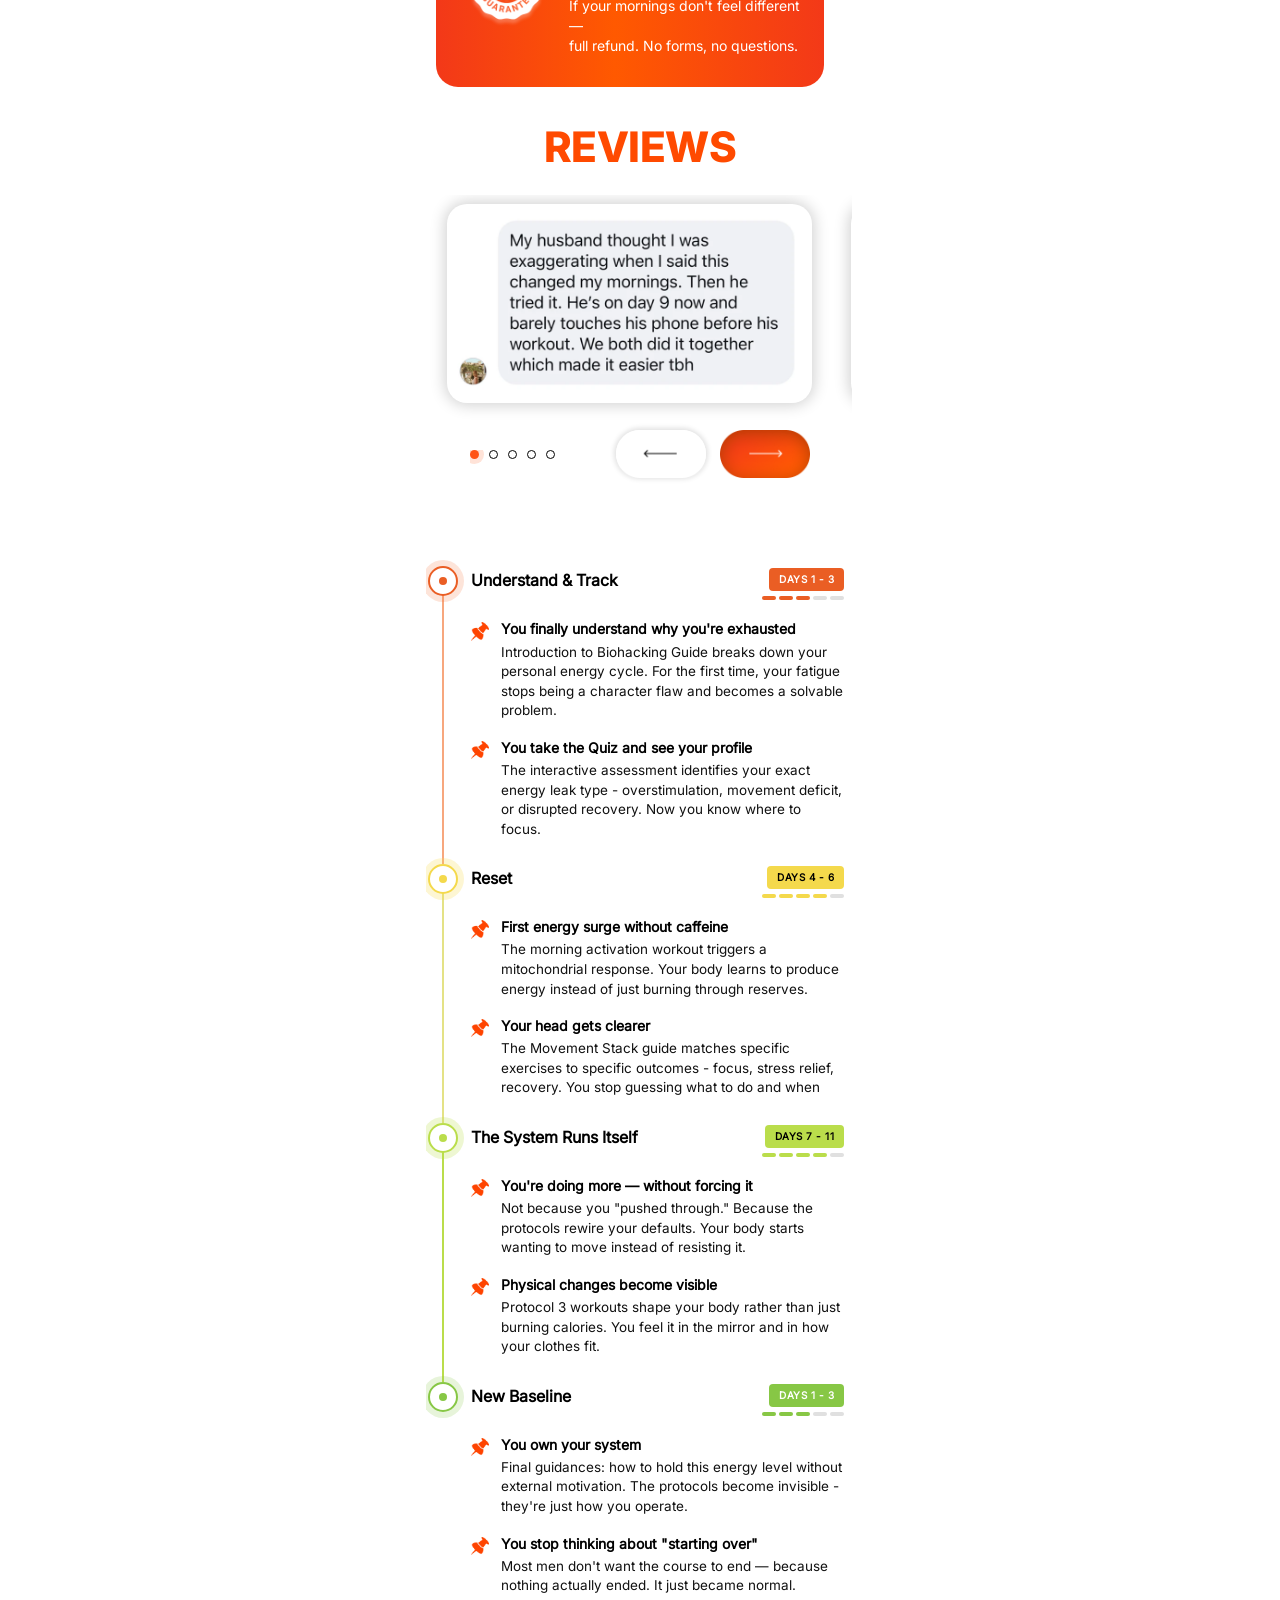
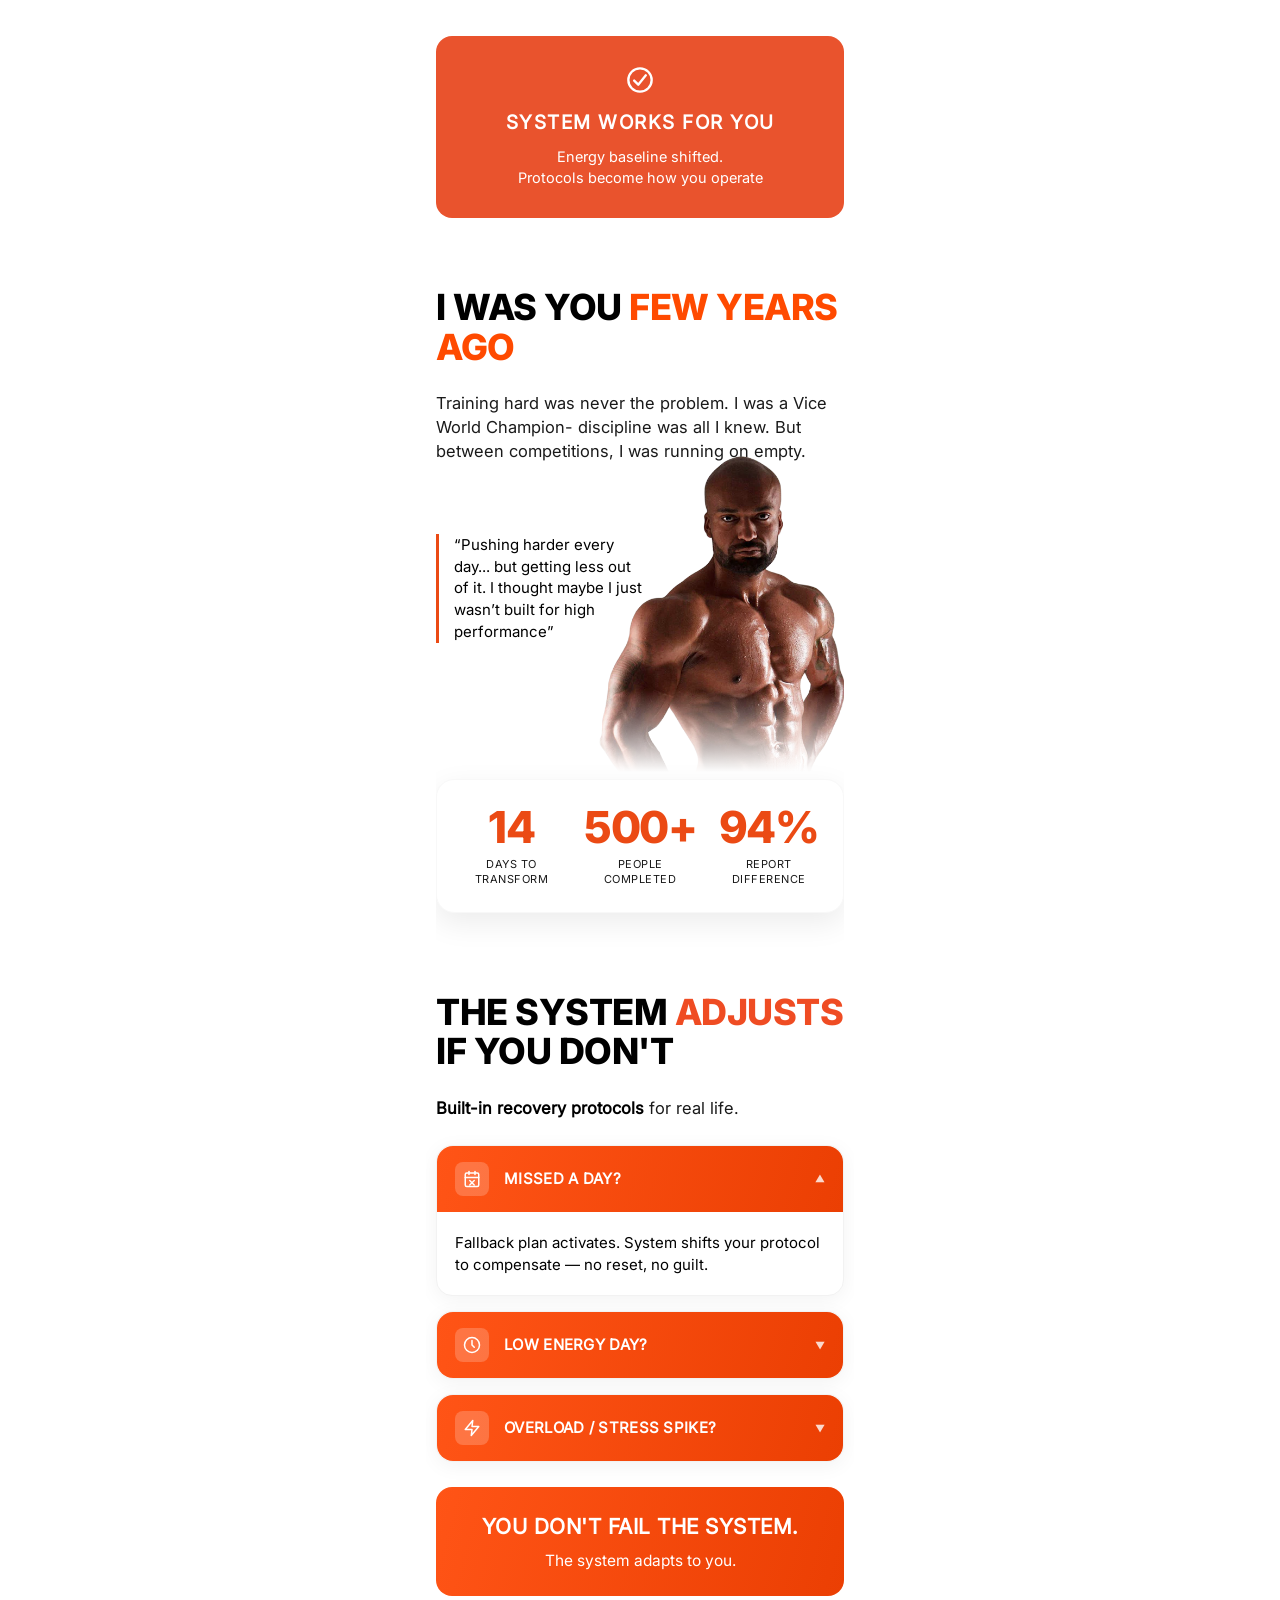
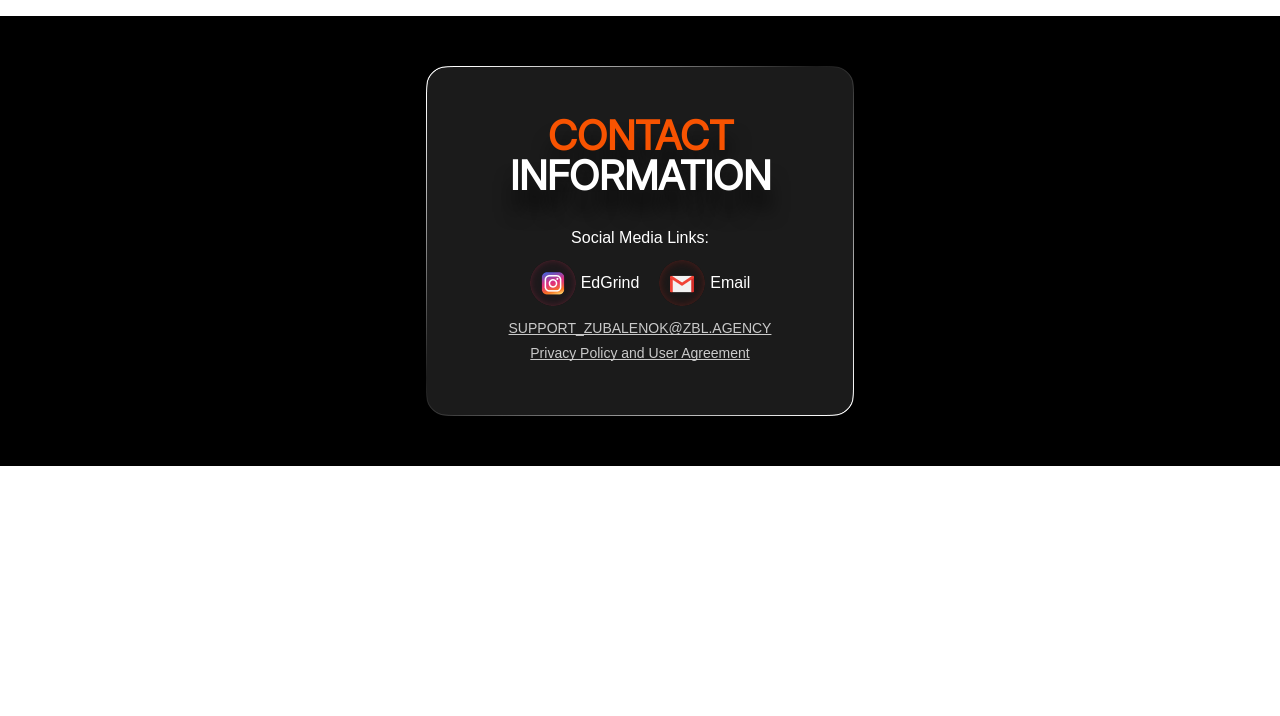
==== commit 9b7cd5e6: "first commit" ====
--- a/index.html
+++ b/index.html
@@ -8,7 +8,7 @@
     <link rel="stylesheet" href="./css/style.css">
 
     <link rel="stylesheet" href="https://cdn.jsdelivr.net/npm/swiper@11/swiper-bundle.min.css" />
-    <title>WIN YOUR MORNING</title>
+    <title>Biohack</title>
     <link rel="icon" type="image/png" href="./images/favicon.png">
 </head>
 
--- a/css/style.css
+++ b/css/style.css
@@ -91,7 +91,7 @@
 }
 
 .hero {
-    height: 926px;
+    height: 800px;
     /* Стандартна висота для екрану 428px (напр. iPhone 13/14 Pro Max) */
     position: relative;
     overflow: hidden;
@@ -1366,7 +1366,7 @@
 
 .contact-bg{
     background-color: #000;
-    padding: 50px 0;
+    padding: 50px 15px;
     margin-bottom: 250px;
 }
 
@@ -1525,7 +1525,7 @@
 
 @media (max-width: 430px) {
     .hero {
-        height: 215.3488vw;
+        height: 182.3488vw;
         /* Стандартна висота для екрану 428px (напр. iPhone 13/14 Pro Max) */
         position: relative;
         overflow: hidden;
@@ -1812,14 +1812,14 @@
 
     .protocol-title {
         color: #F33918;
-        font-size: 4.8837vw;
+        font-size: 4.5837vw;
         margin: 0;
         font-weight: bold;
     }
 
     .protocol-name {
         color: white;
-        font-size: 4.511vw;
+        font-size: 4.311vw;
         font-weight: bold;
         text-transform: uppercase;
     }
@@ -2461,7 +2461,6 @@
         background-repeat: no-repeat;
         background-size: 100% 100%;
         padding: 11.6279vw 0;
-        margin-bottom: 58.1395vw;
     }
 
     .contact span,
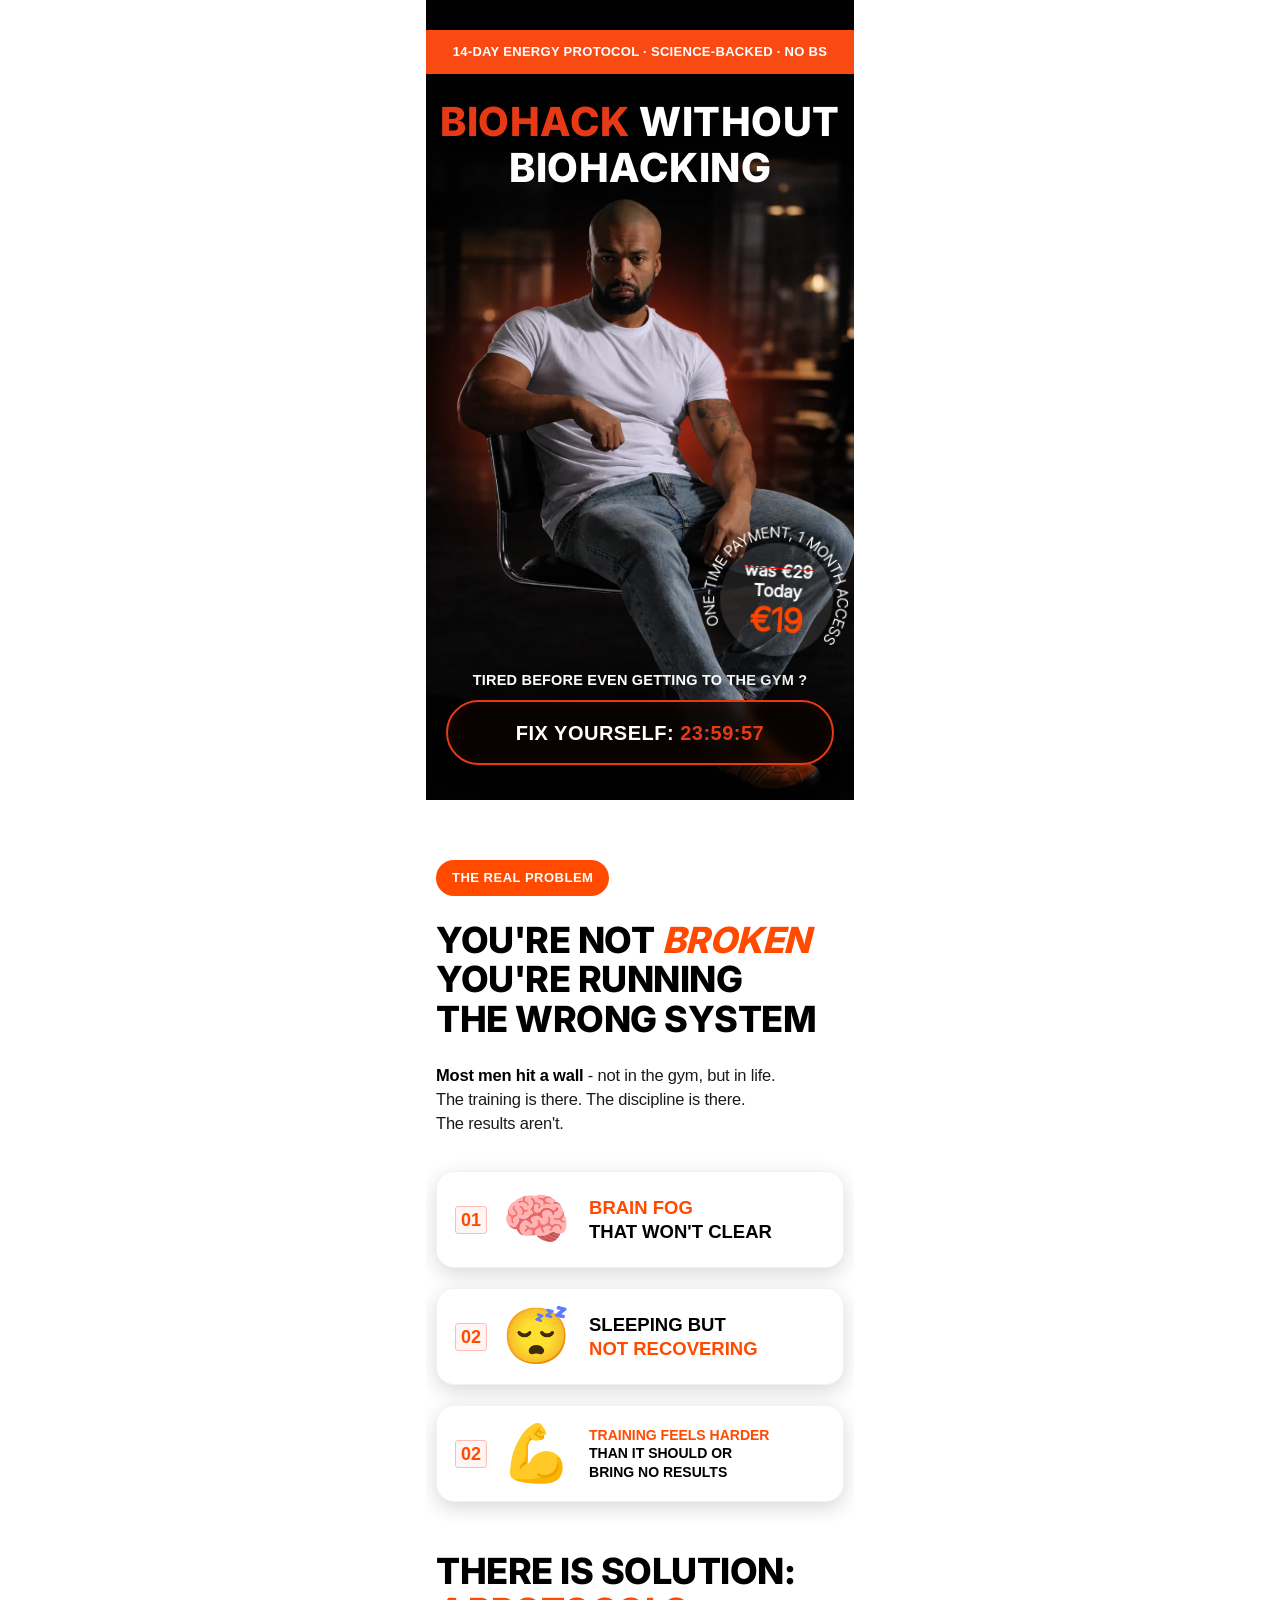
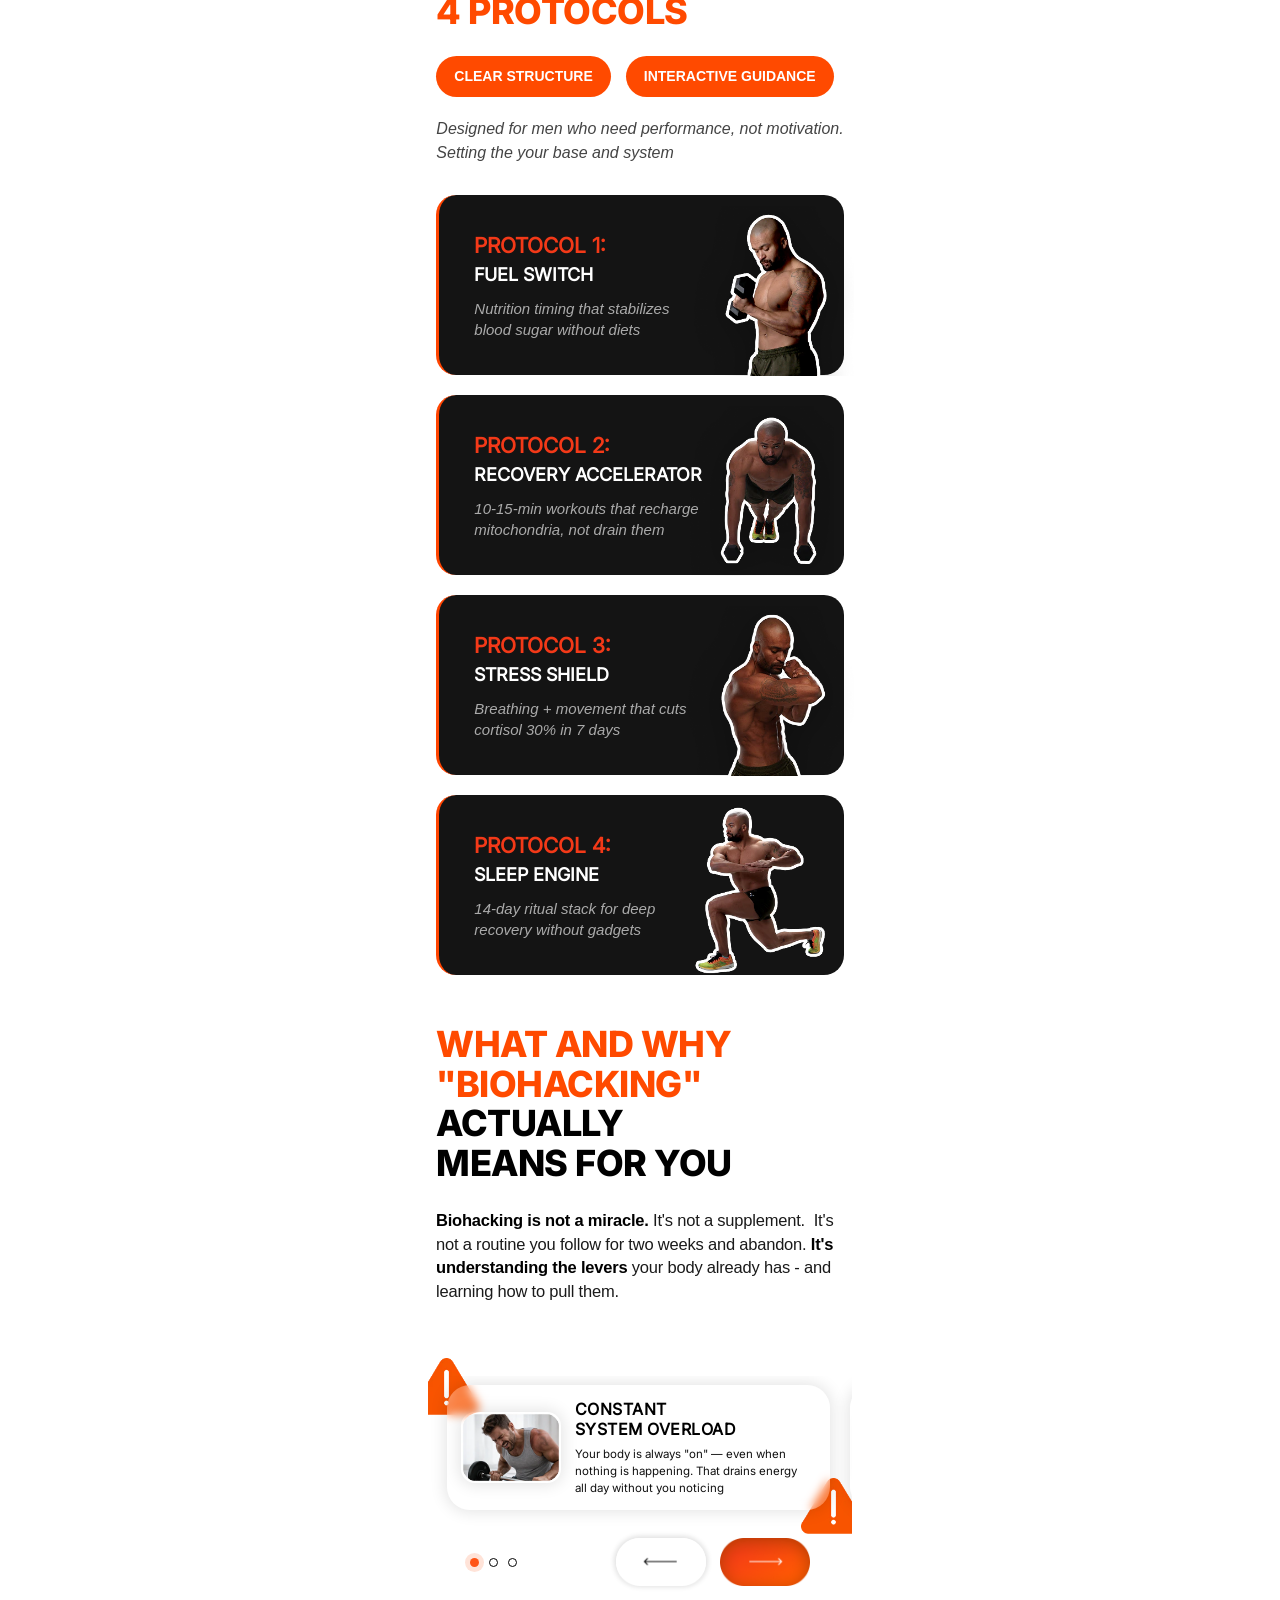
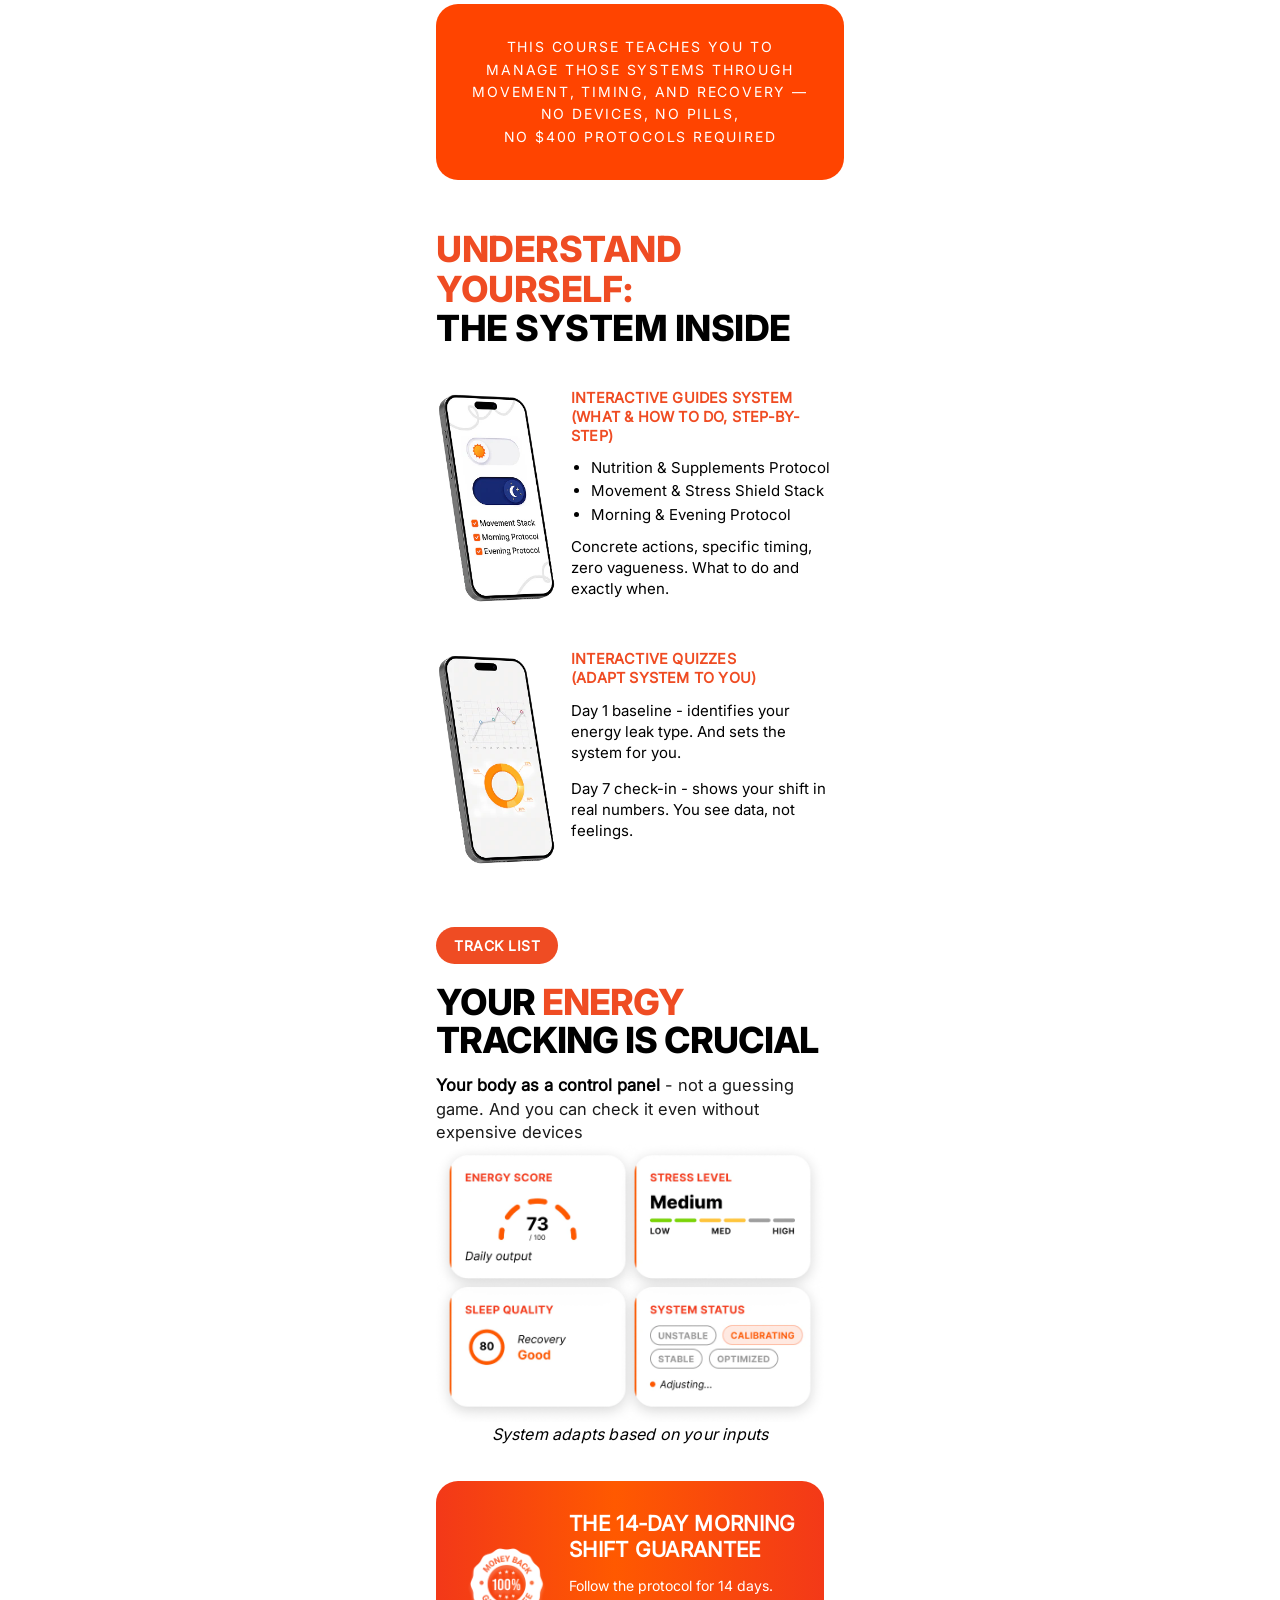
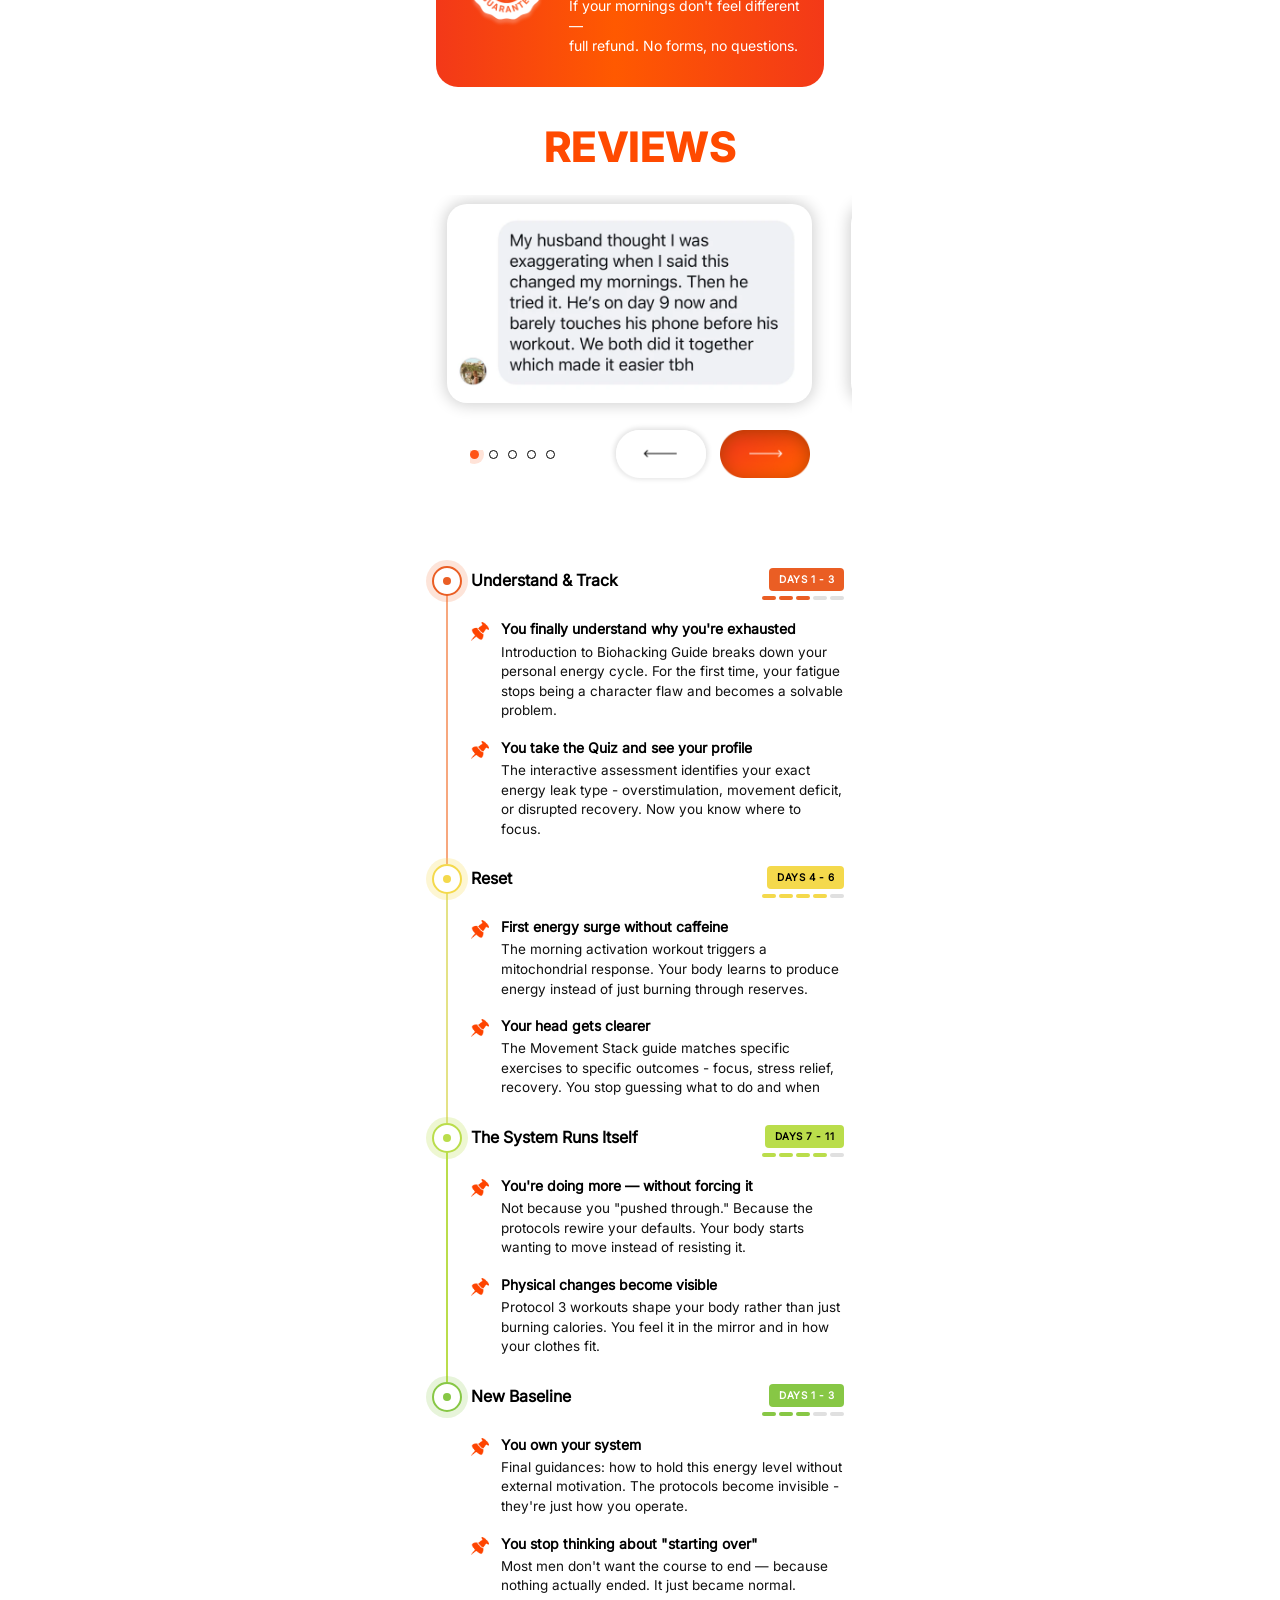
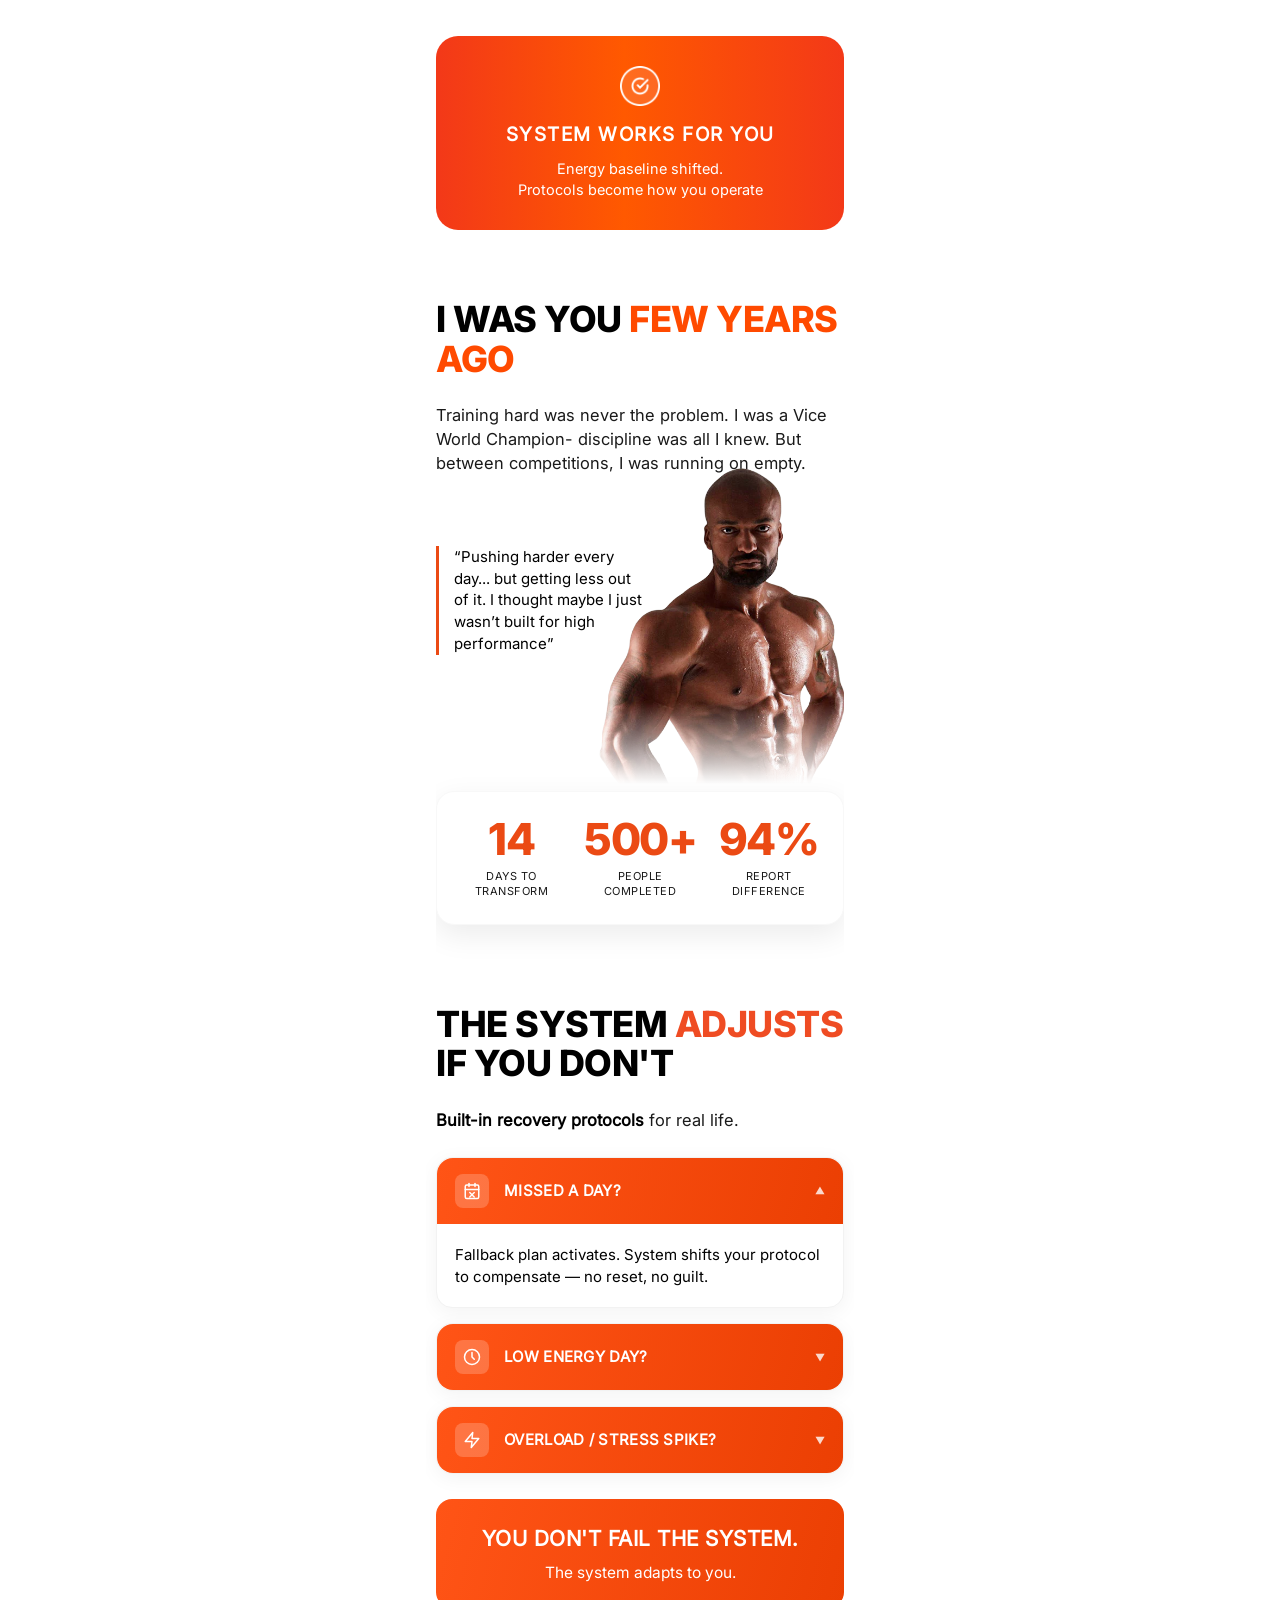
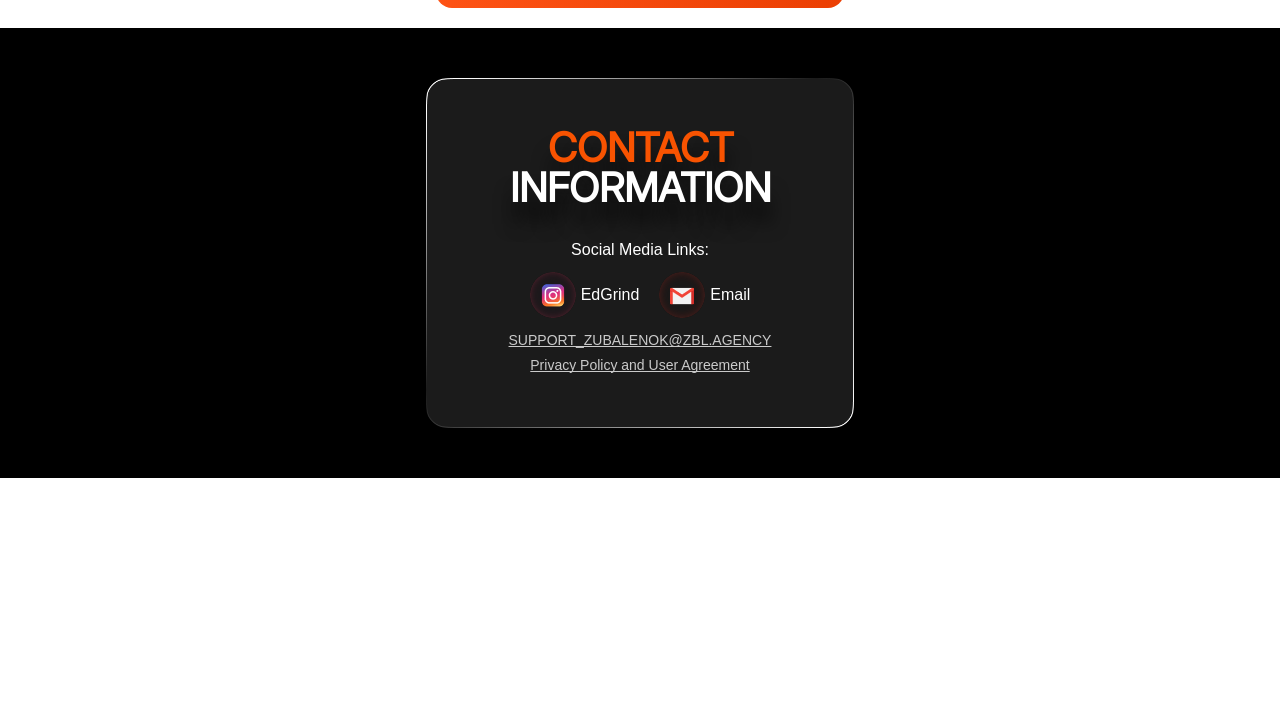
==== commit cac45323: "first commit" ====
--- a/index.html
+++ b/index.html
@@ -588,13 +588,7 @@
 
                 <div class="final-banner">
                     <div class="banner-icon">
-                        <svg width="28" height="28" viewBox="0 0 24 24" fill="none" xmlns="http://www.w3.org/2000/svg">
-                            <path
-                                d="M22 12C22 17.5228 17.5228 22 12 22C6.47715 22 2 17.5228 2 12C2 6.47715 6.47715 2 12 2C17.5228 2 22 6.47715 22 12Z"
-                                stroke="white" stroke-width="2" />
-                            <path d="M7 12.5L10.5 16L17 8" stroke="white" stroke-width="2" stroke-linecap="round"
-                                stroke-linejoin="round" />
-                        </svg>
+                        <img src="./images/check.webp" alt="">
                     </div>
                     <h2 class="banner-title">SYSTEM WORKS FOR YOU</h2>
                     <p class="banner-desc">Energy baseline shifted.<br>Protocols become how you operate</p>
@@ -720,27 +714,7 @@
 
             </div>
             
-            <footer class="footer" id="footer">
-                <p class="footer-title">
-                    Offer ends in:
-                </p>
-                <div class="footer-timer">
-                    <div class="footer-timer-item">
-                        <h3 class="footer-timer-value">23</h3>
-                        <p class="footer-timer-time">hours</p>
-                    </div>
-                    <div class="footer-timer-item">
-                        <h3 class="footer-timer-value">59</h3>
-                        <p class="footer-timer-time">minutes</p>
-                    </div>
-                    <div class="footer-timer-item">
-                        <h3 class="footer-timer-value">59</h3>
-                        <p class="footer-timer-time">seconds</p>
-                    </div>
-                </div>
-                <!-- <a class="footerButton payment-btn open-popup-btn">Sign up today</a> -->
-                <a class="footerButton payment-btn open-popup-btn">👉 Show Me the System</a>
-            </footer>
+           
         </div>
     </div>
     <div class="contact-bg">
@@ -766,9 +740,32 @@
                     <a href="/policy" class="contactlink">Privacy Policy and User Agreement</a>
                 </div>
             </div>
+             <div class="footer-bg" id="footer-bg">
+                <footer class="footer">
+                    <p class="footer-title">
+                        Offer ends in:
+                    </p>
+                    <div class="footer-timer">
+                        <div class="footer-timer-item">
+                            <h3 class="footer-timer-value">23</h3>
+                            <p class="footer-timer-time">hours</p>
+                        </div>
+                        <div class="footer-timer-item">
+                            <h3 class="footer-timer-value">59</h3>
+                            <p class="footer-timer-time">minutes</p>
+                        </div>
+                        <div class="footer-timer-item">
+                            <h3 class="footer-timer-value">59</h3>
+                            <p class="footer-timer-time">seconds</p>
+                        </div>
+                    </div>
+                    <!-- <a class="footerButton payment-btn open-popup-btn">Sign up today</a> -->
+                    <a class="footerButton payment-btn open-popup-btn">👉 Show Me the System</a>
+                </footer>
+            </div>
         <script defer>
             document.addEventListener('DOMContentLoaded', () => {
-                const footer = document.getElementById('footer'); // елемент, до якого додамо клас
+                const footer = document.getElementById('footer-bg'); // елемент, до якого додамо клас
                 if (!footer) return;
 
                 window.addEventListener('scroll', () => {
--- a/css/style.css
+++ b/css/style.css
@@ -750,7 +750,7 @@
 /* Вертикальна лінія */
 .step-line {
     position: absolute;
-    left: 6px; /* Вирівнювання по центру вузла */
+    left: 10px; /* Вирівнювання по центру вузла */
     top: 24px;
     bottom: 0;
     width: 2px;
@@ -763,7 +763,7 @@
 /* Вузли (крапочки на таймлайні) */
 .step-node {
     position: absolute;
-    left: -8px;
+    left: -4px;
     top: 0;
     width: 30px;
     height: 30px;
@@ -895,14 +895,17 @@
 
 /* Нижній фінальний банер */
 .final-banner {
-    background-color: #e9532d;
-    border-radius: 16px;
+    background: linear-gradient(90deg, #f33918 0.96%, #ff5900 46.15%, #f33918 100%);
+    border-radius: 22px;
     padding: 30px 20px;
     text-align: center;
     color: #ffffff;
     margin-top: 15px;
 }
 
+.banner-icon img{
+    width: 40px;
+}
 .banner-icon {
     display: flex;
     justify-content: center;
@@ -1428,6 +1431,18 @@
 }
 
 
+.footer-bg{
+    position: fixed;
+    z-index: 99;
+    bottom: 0;
+    left: 0;
+    width: 100%;
+    display: flex;
+    justify-content: center;
+    opacity: 0;
+    transform: translateY(150px);
+    transition: all .5s ease;
+}
 
 .footer {
     background-color: #fff;
@@ -1435,19 +1450,13 @@
     border-bottom: 2px solid #FF4400;
     border-radius: 30px 30px 0 0;
     padding: 25px 0;
-    position: fixed;
-    z-index: 99;
-    bottom: 0;
-    opacity: 0;
-    transform: translateY(150px);
+    
     margin: 0 auto;
     width: 100%;
     max-width: 430px;
-
-    transition: all .5s ease;
-}
-
-.footer.active {
+}
+
+.footer-bg.active {
     transform: translateY(0px);
     opacity: 1;
 }
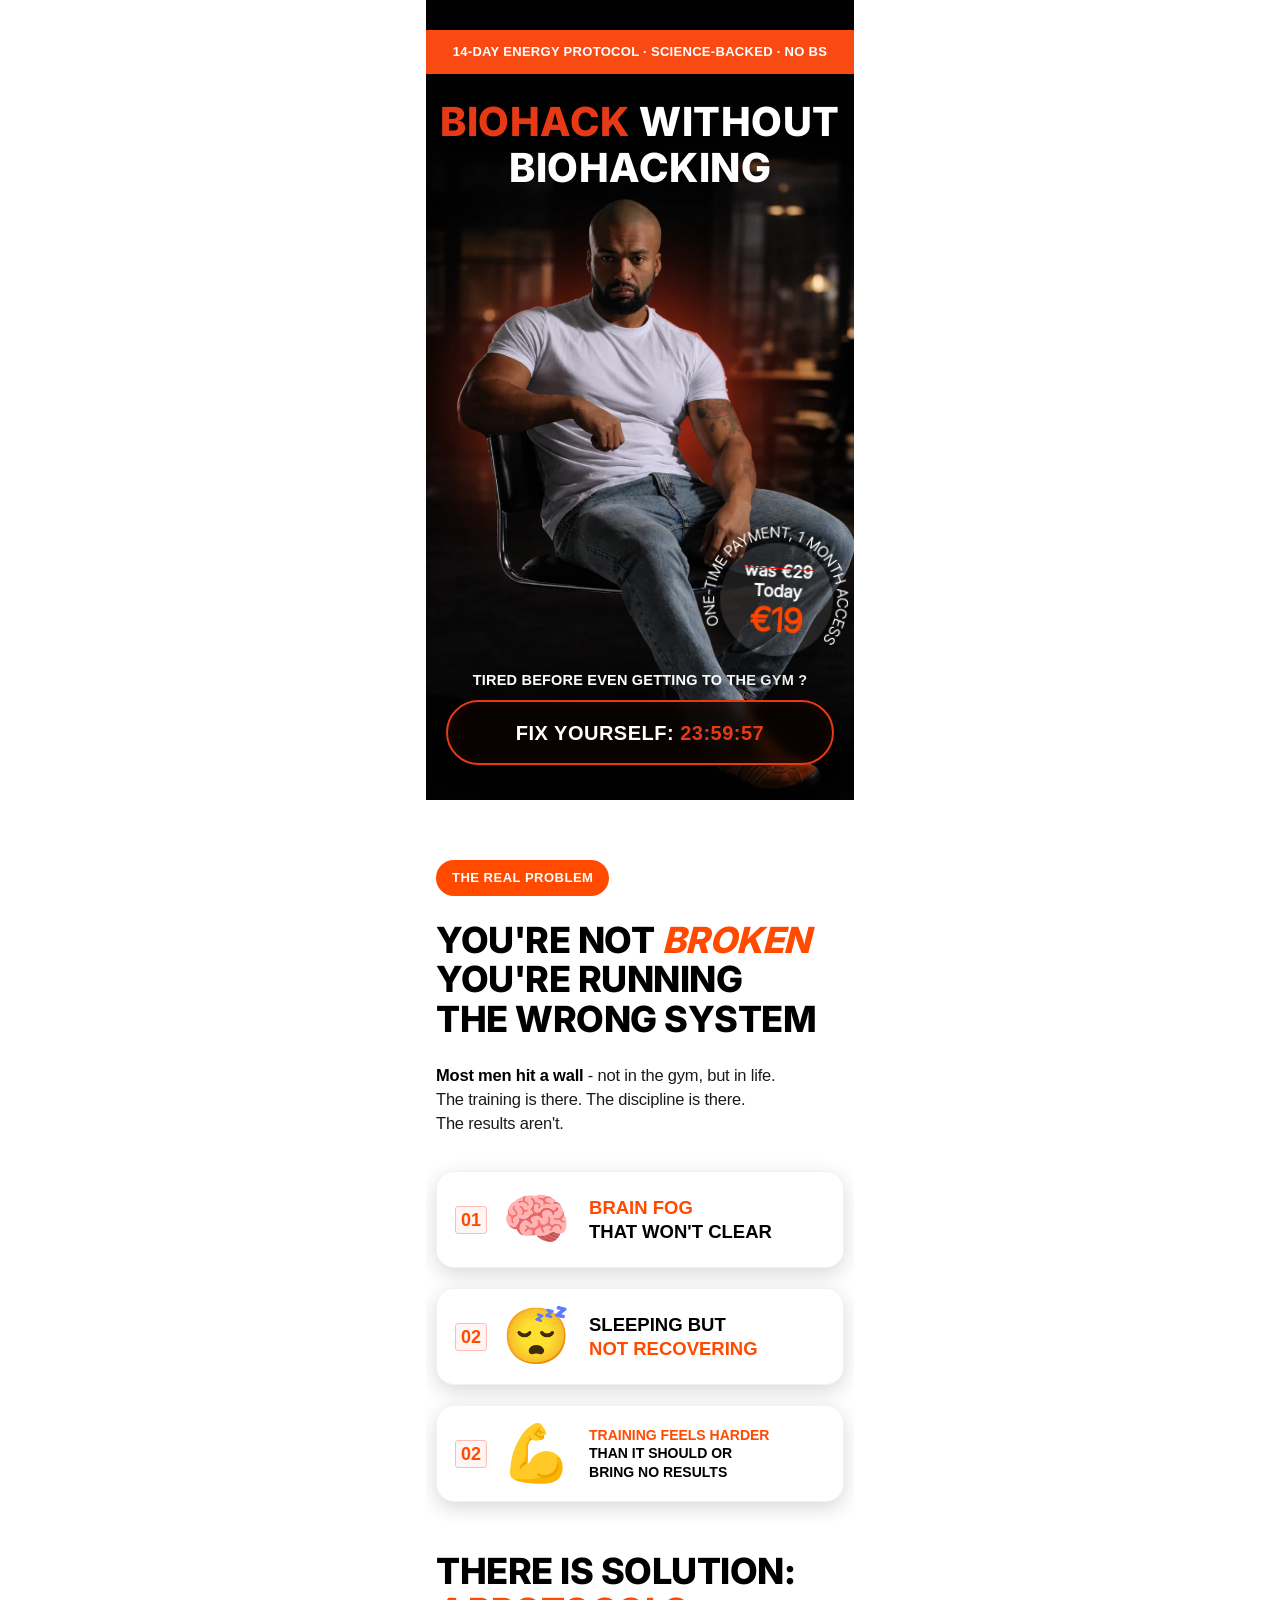
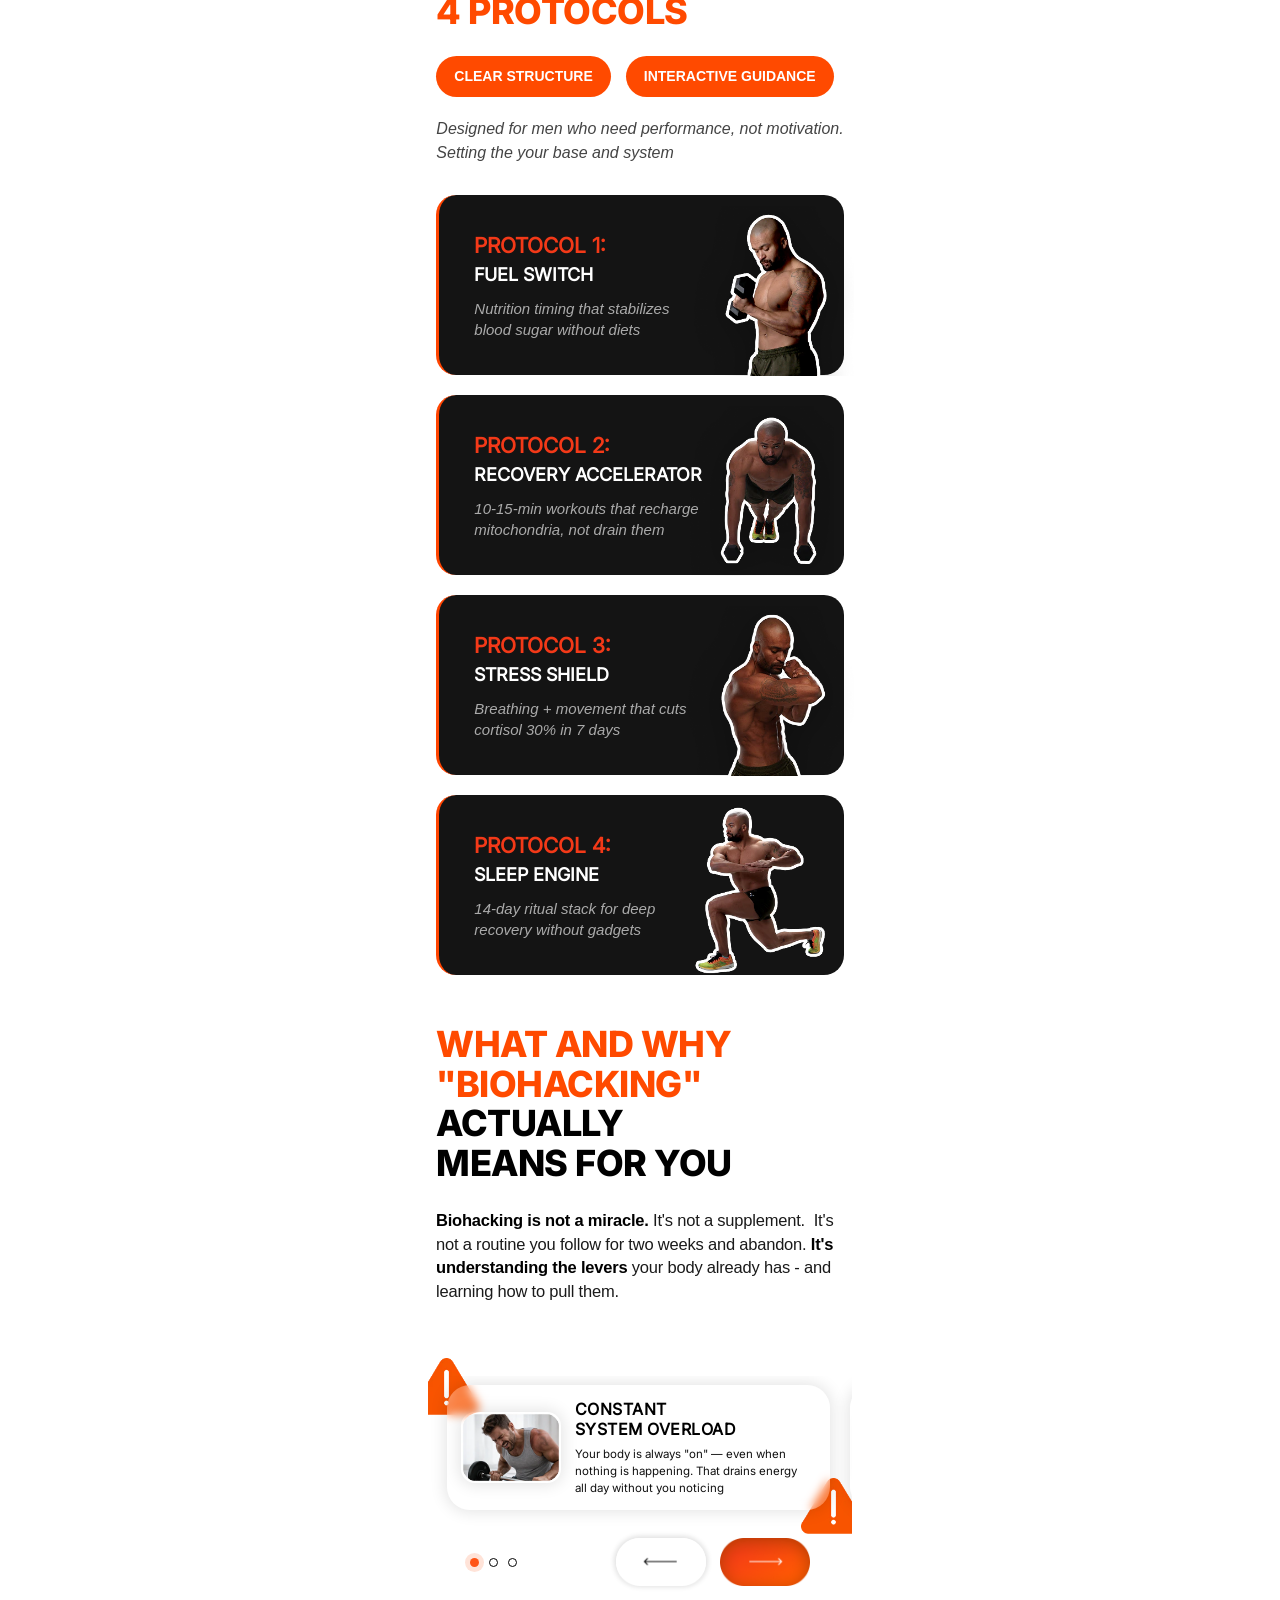
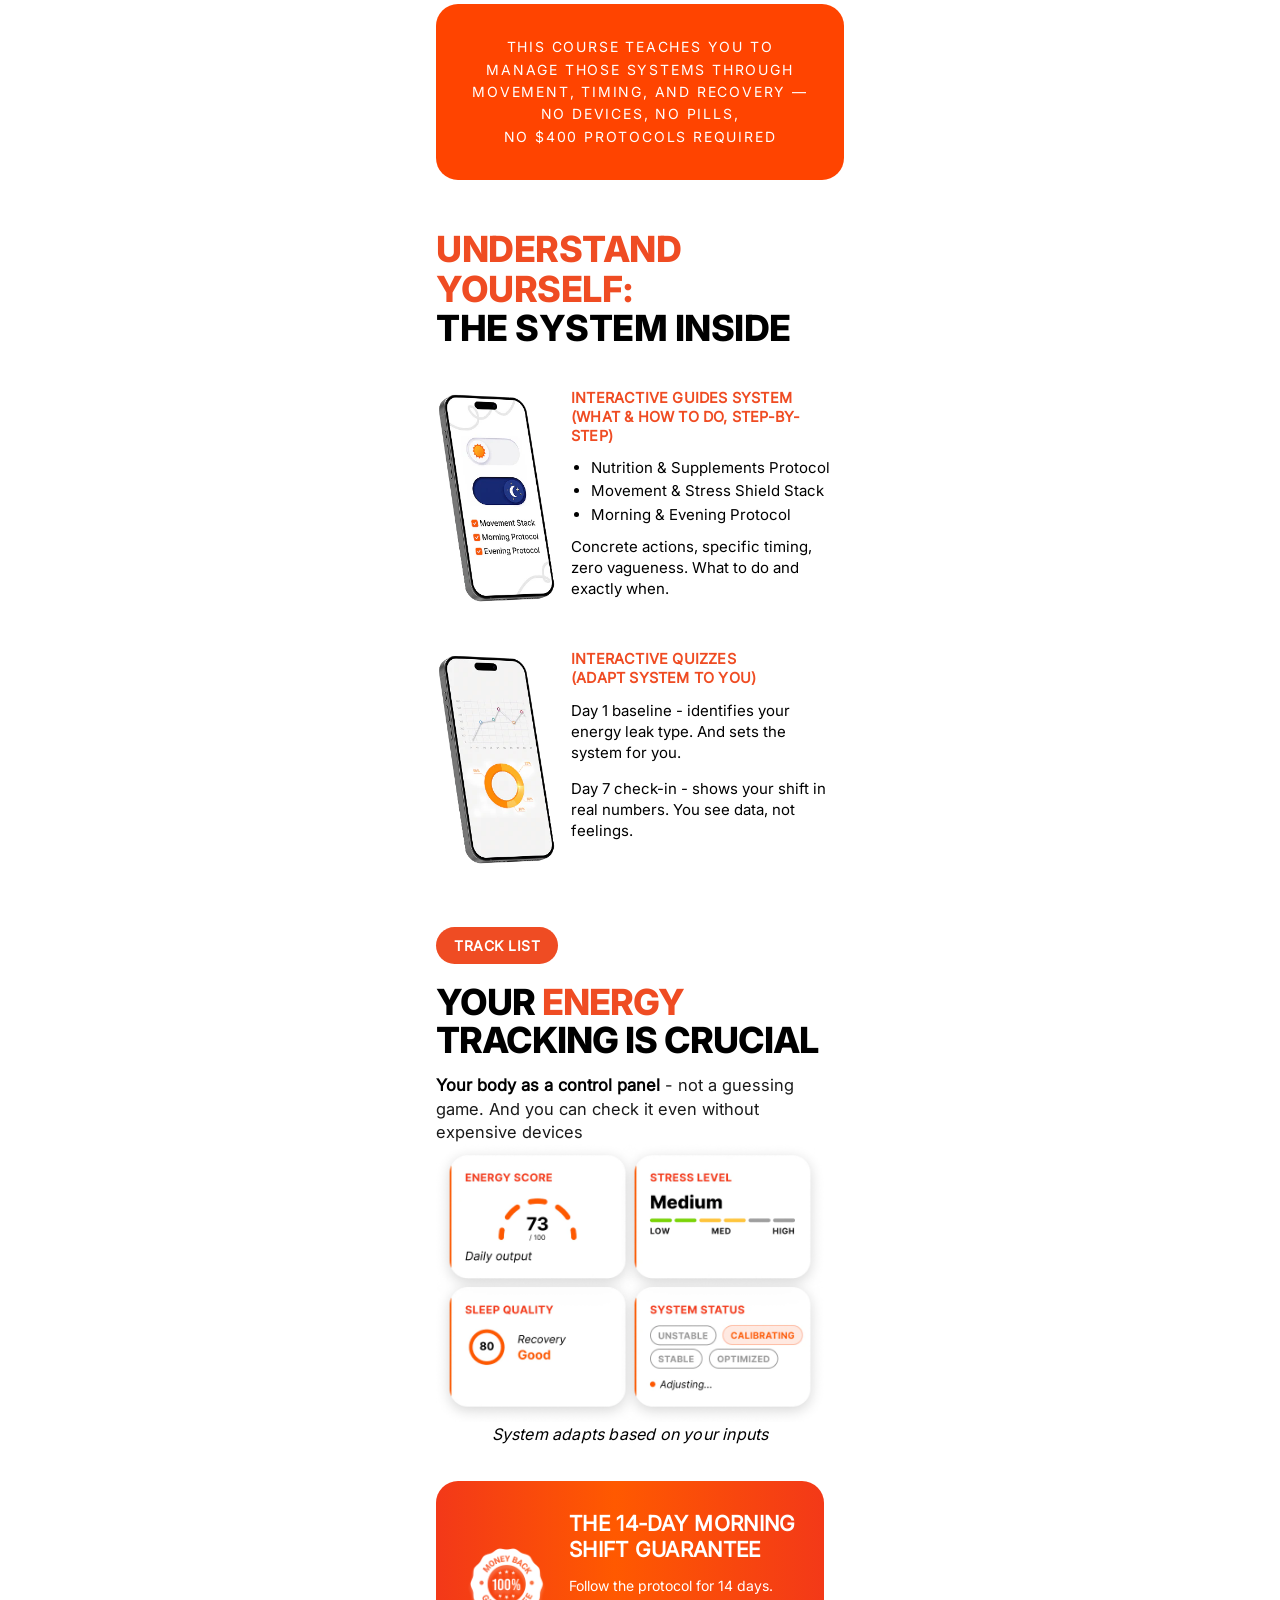
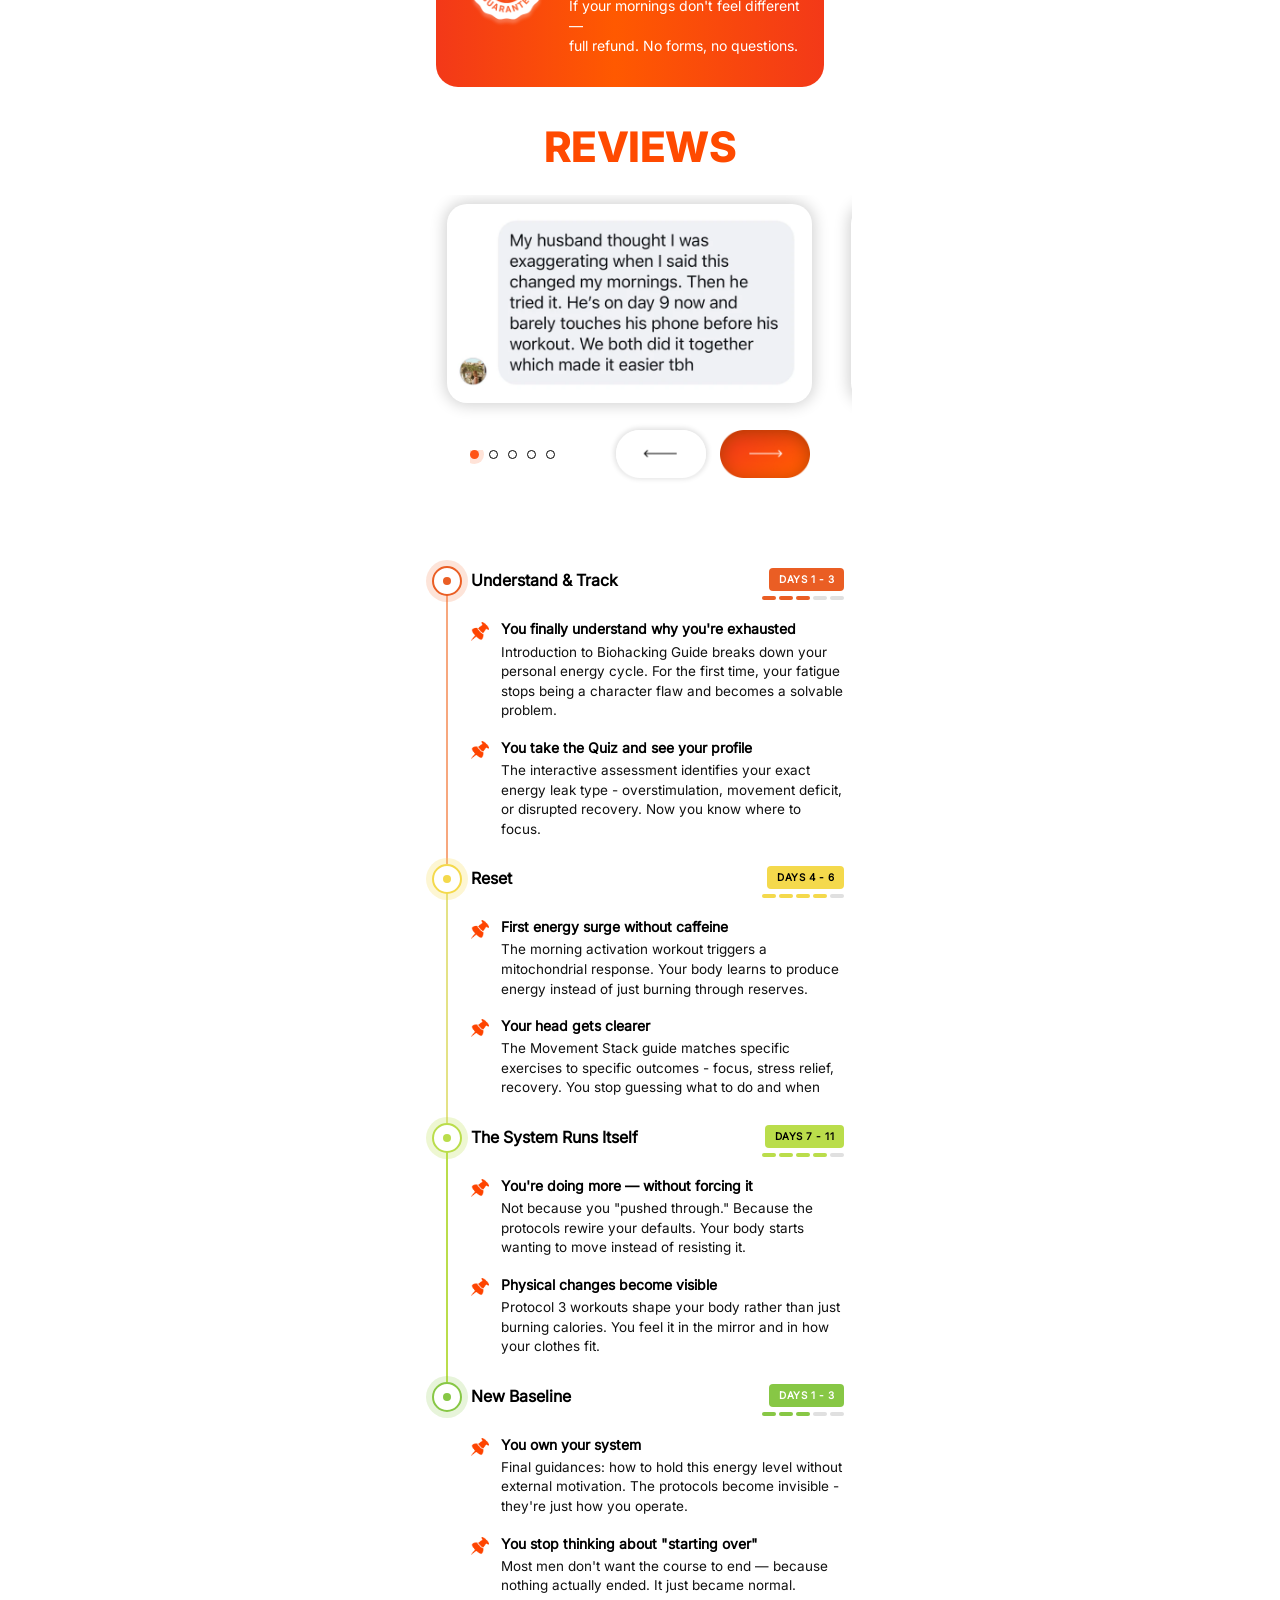
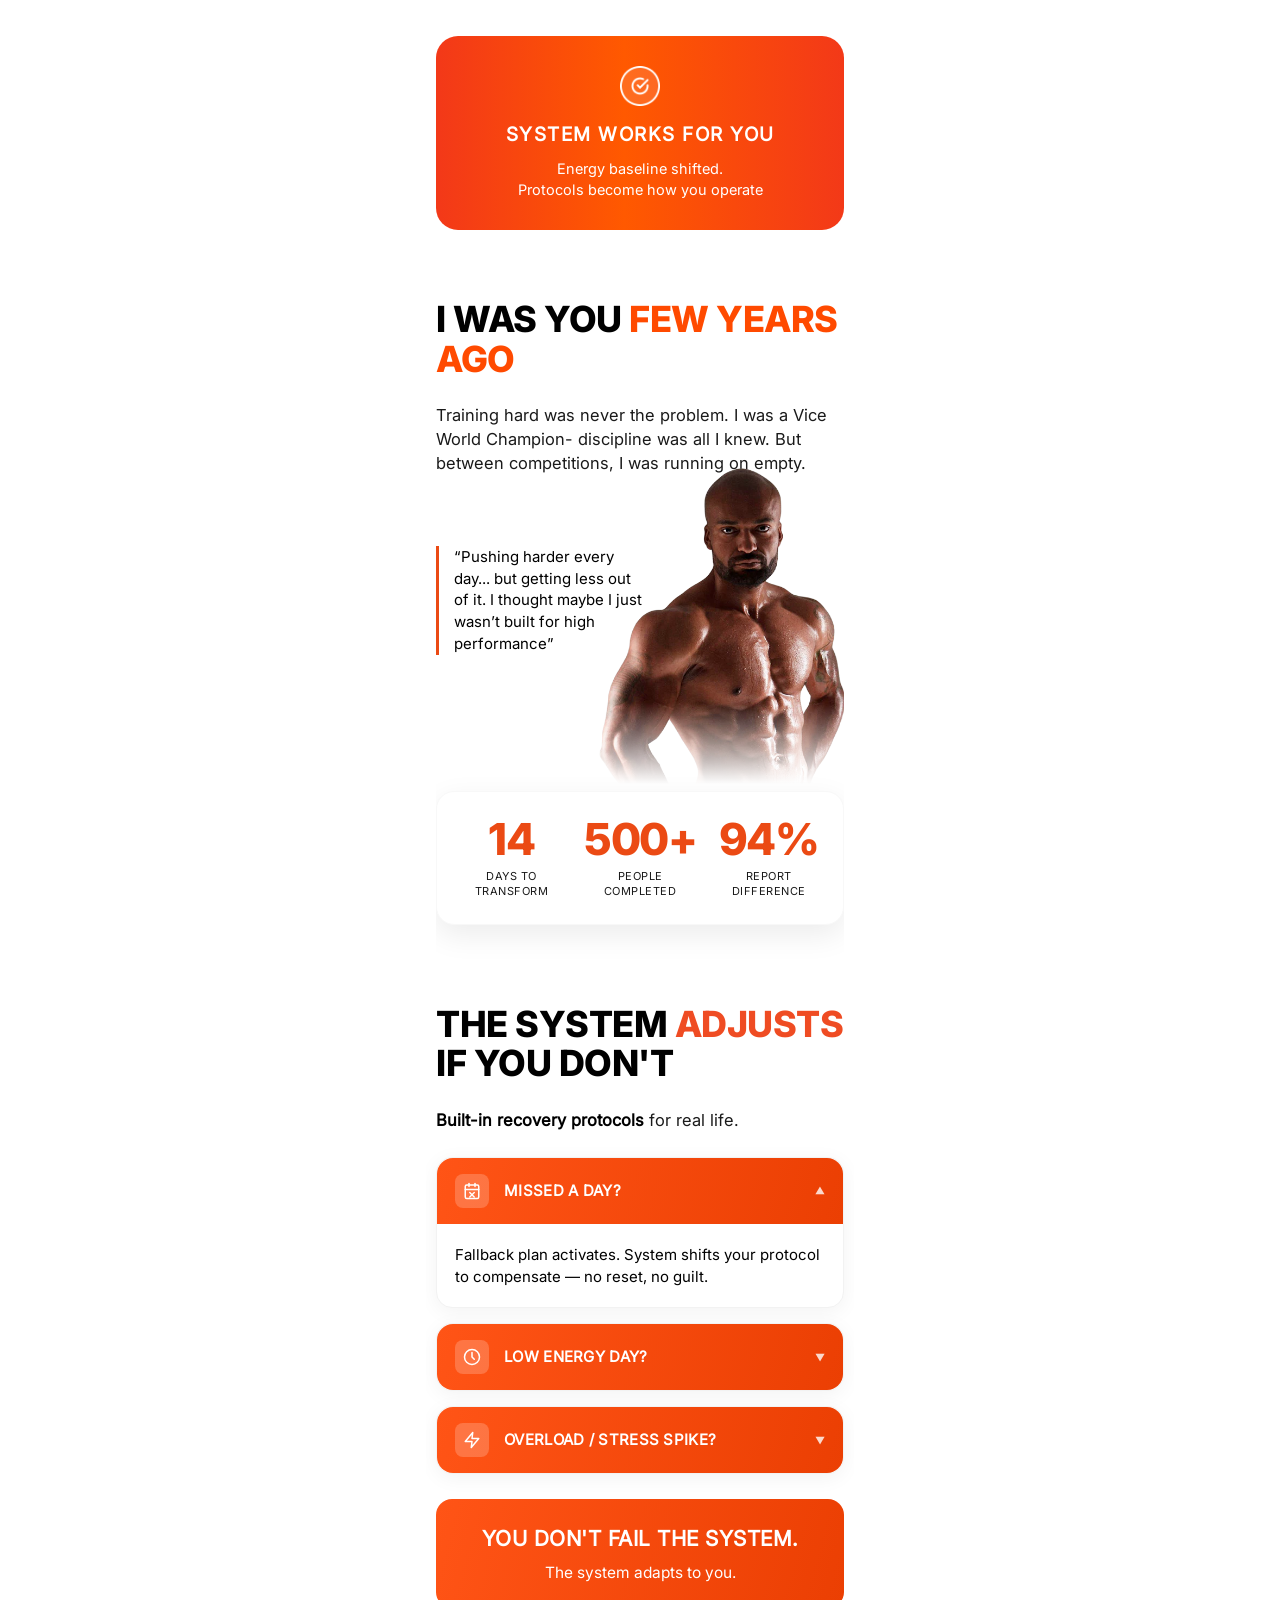
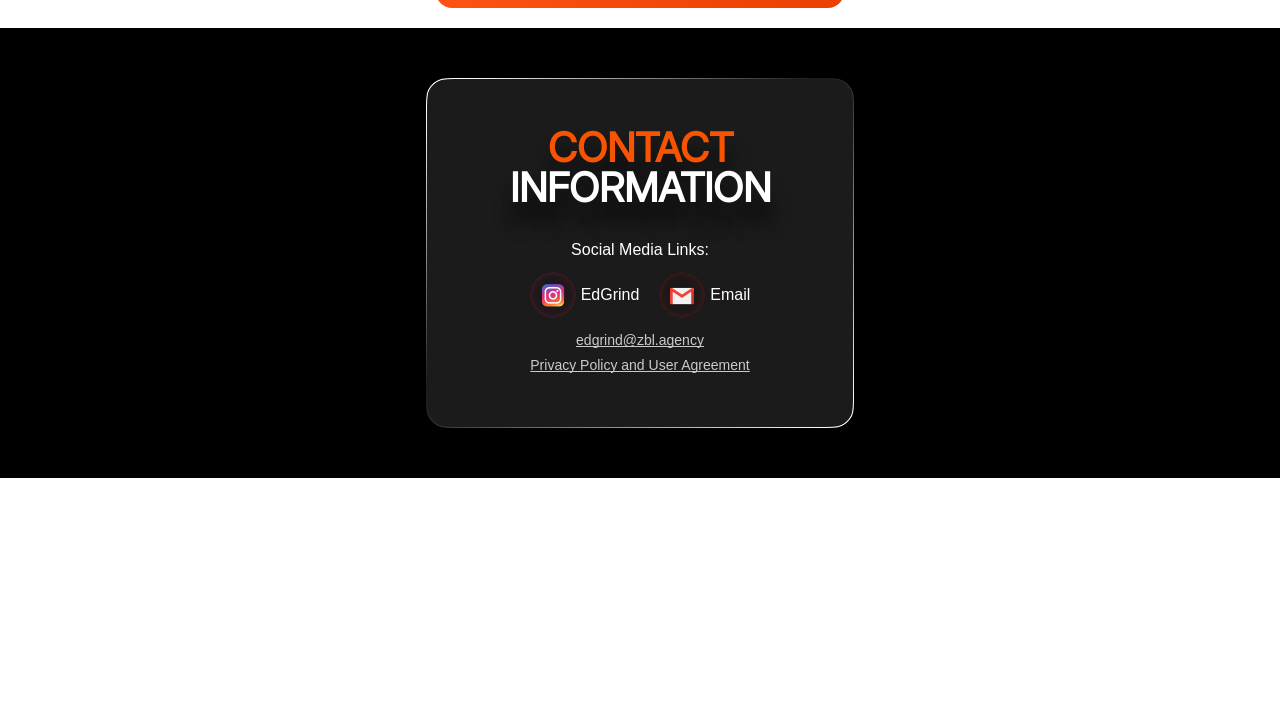
==== commit be172296: "first commit" ====
--- a/index.html
+++ b/index.html
@@ -729,13 +729,13 @@
                             <img src="./images/inst-new.png" alt="inst">
                             <p class="mainText">EdGrind</p>
                         </a>
-                        <a href="mailto:SUPPORT_ZUBALENOK@ZBL.AGENCY" class="contact-box-item">
+                        <a href="mailto:edgrind@zbl.agency" class="contact-box-item">
                             <img src="./images/email-new.png" alt="inst">
                             <p class="mainText">Email</p>
                         </a>
                     </div>
                     <div class="support_link">
-                        <a href="mailto:SUPPORT_ZUBALENOK@ZBL.AGENCY">SUPPORT_ZUBALENOK@ZBL.AGENCY</a>
+                        <a href="mailto:edgrind@zbl.agency">edgrind@zbl.agency</a>
                     </div>
                     <a href="/policy" class="contactlink">Privacy Policy and User Agreement</a>
                 </div>
--- a/css/style.css
+++ b/css/style.css
@@ -2523,36 +2523,17 @@
     .footer {
         border-radius: 6.9767vw 6.9767vw 0 0;
         padding: 5.8139vw 0;
-        position: fixed;
-        z-index: 99;
-        bottom: 0;
-        opacity: 0;
-        transform: translateY(34.8837vw);
         margin: 0 auto;
         width: 100%;
         max-width: 100vw;
-
-        transition: all .5s ease;
-    }
-
-    .footer.active {
-        transform: translateY(0vw);
-        opacity: 1;
     }
 
     .footer-timer {
-        margin: 0 auto;
-        display: flex;
-        justify-content: center;
-        align-items: center;
         gap: 1.3953vw;
     }
 
     .footer-timer-item {
-        display: flex;
-        flex-direction: column;
-        align-items: center;
-        justify-content: center;
+
         gap: 1.1627vw;
     }
 
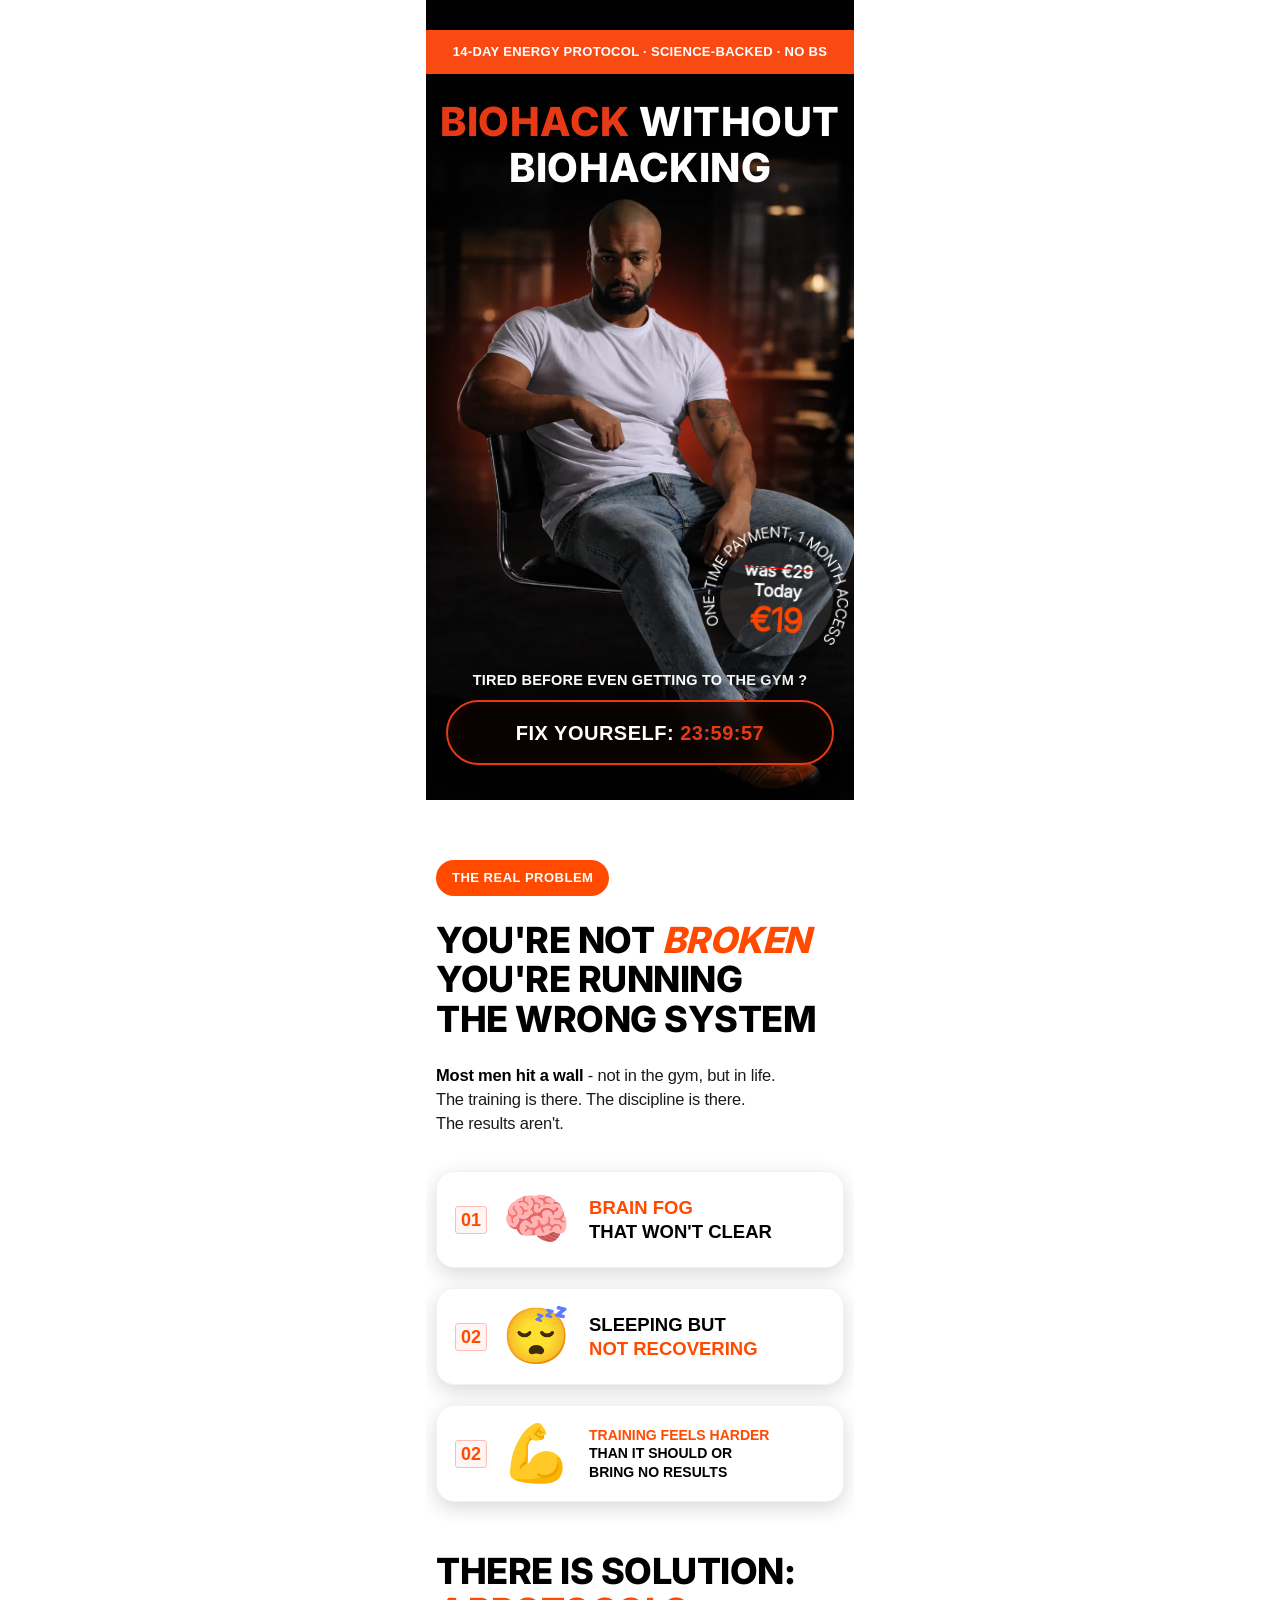
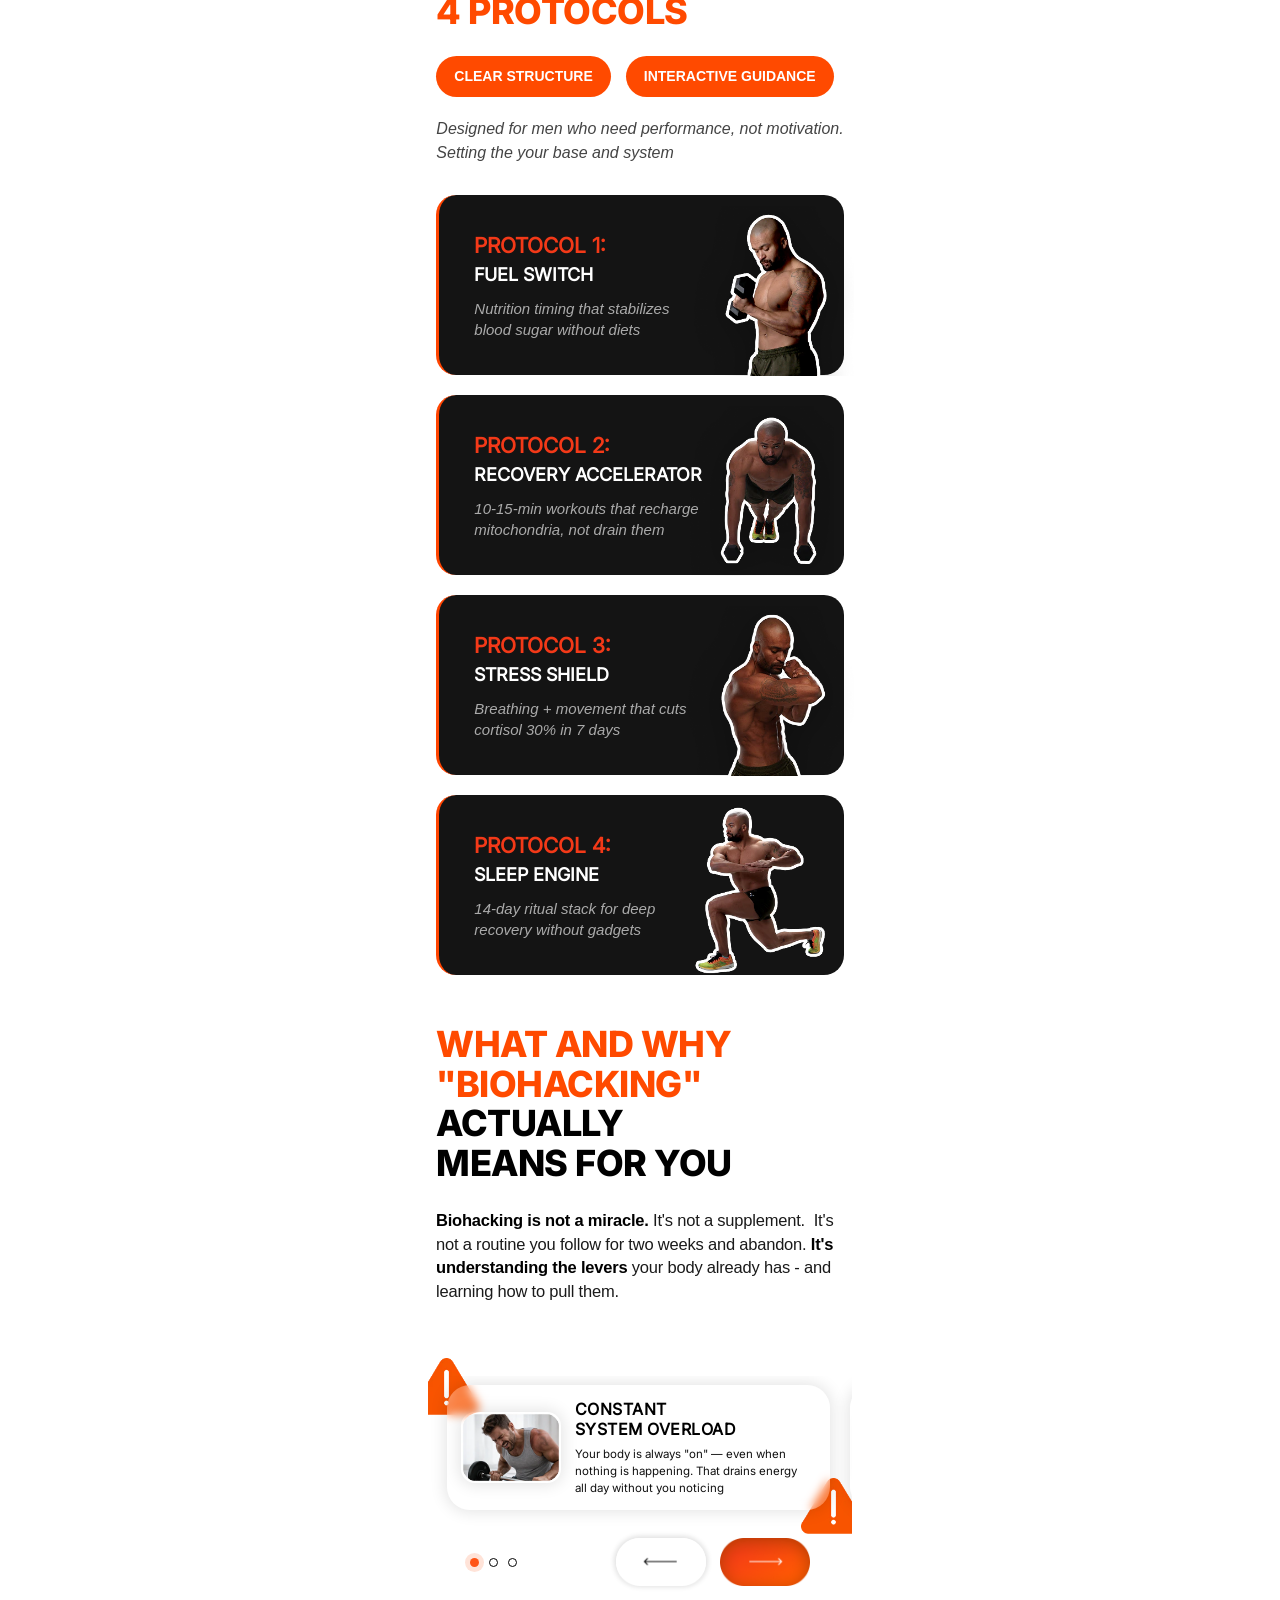
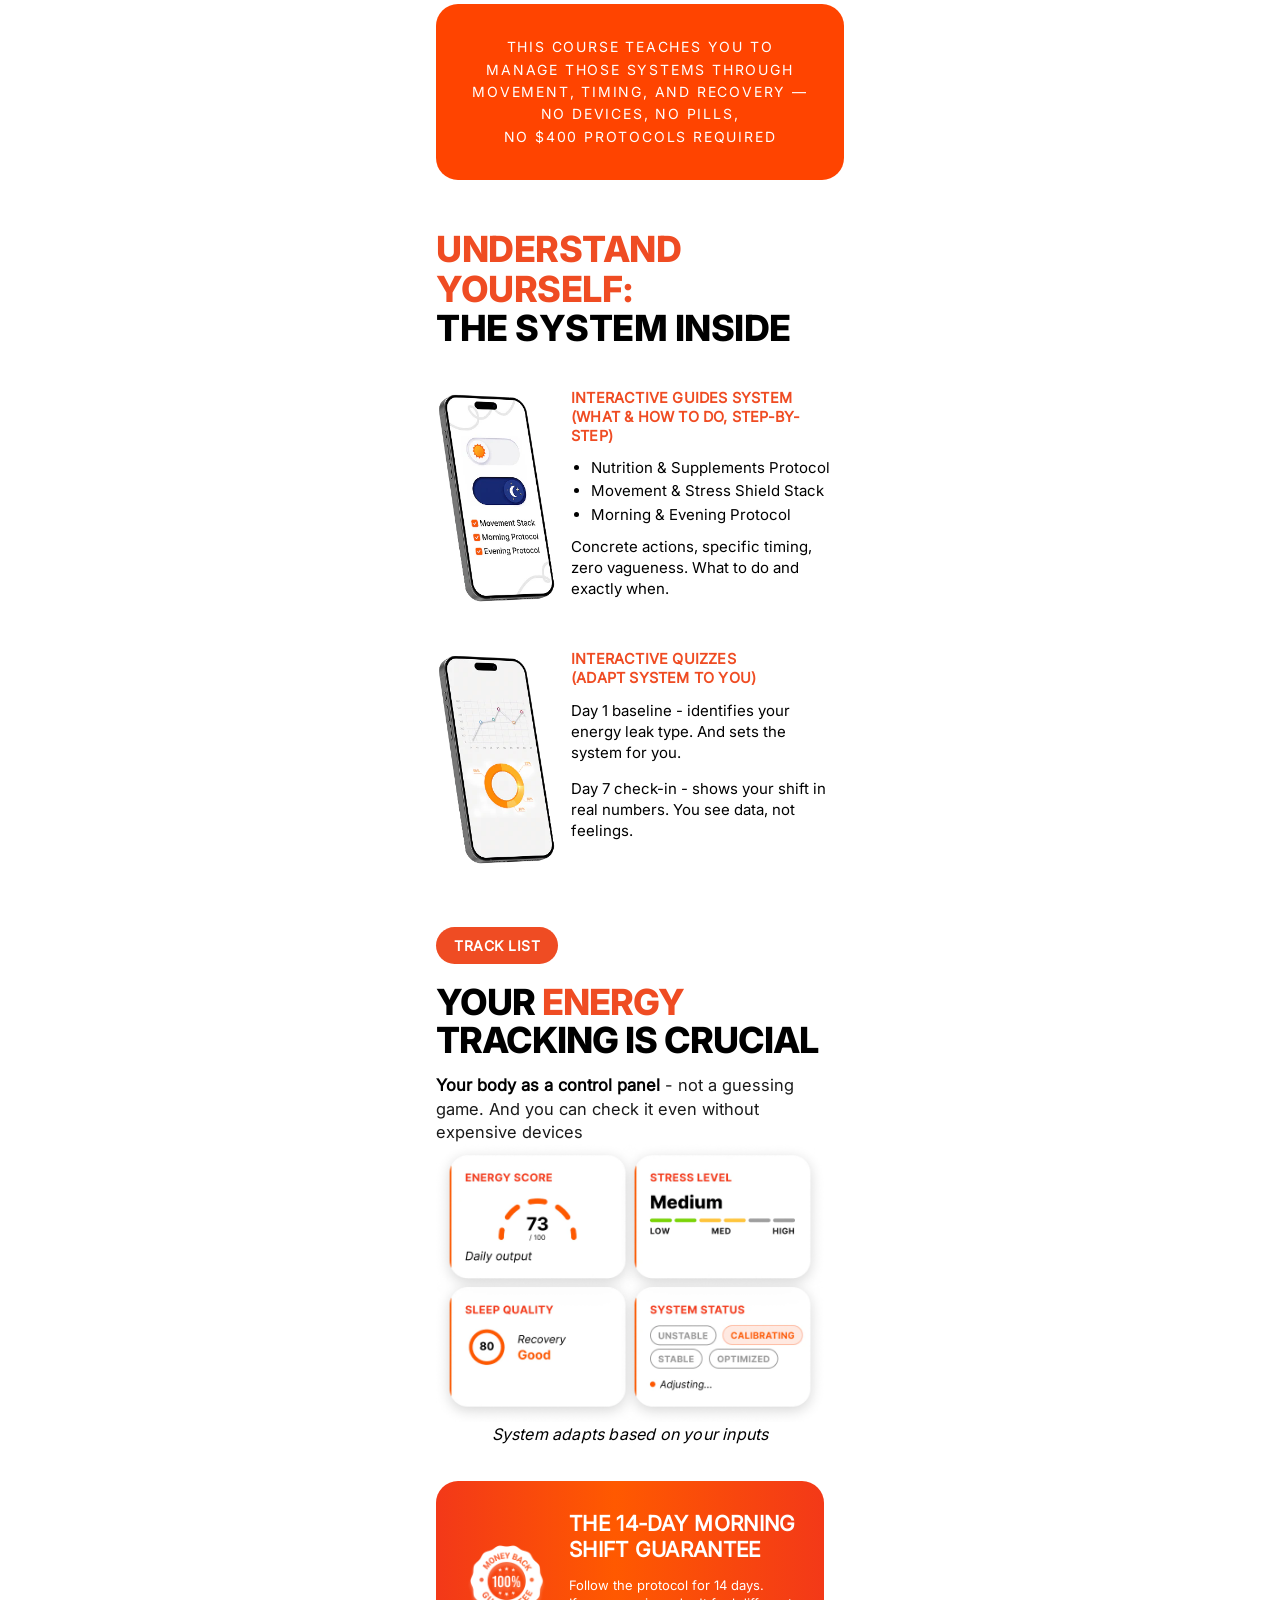
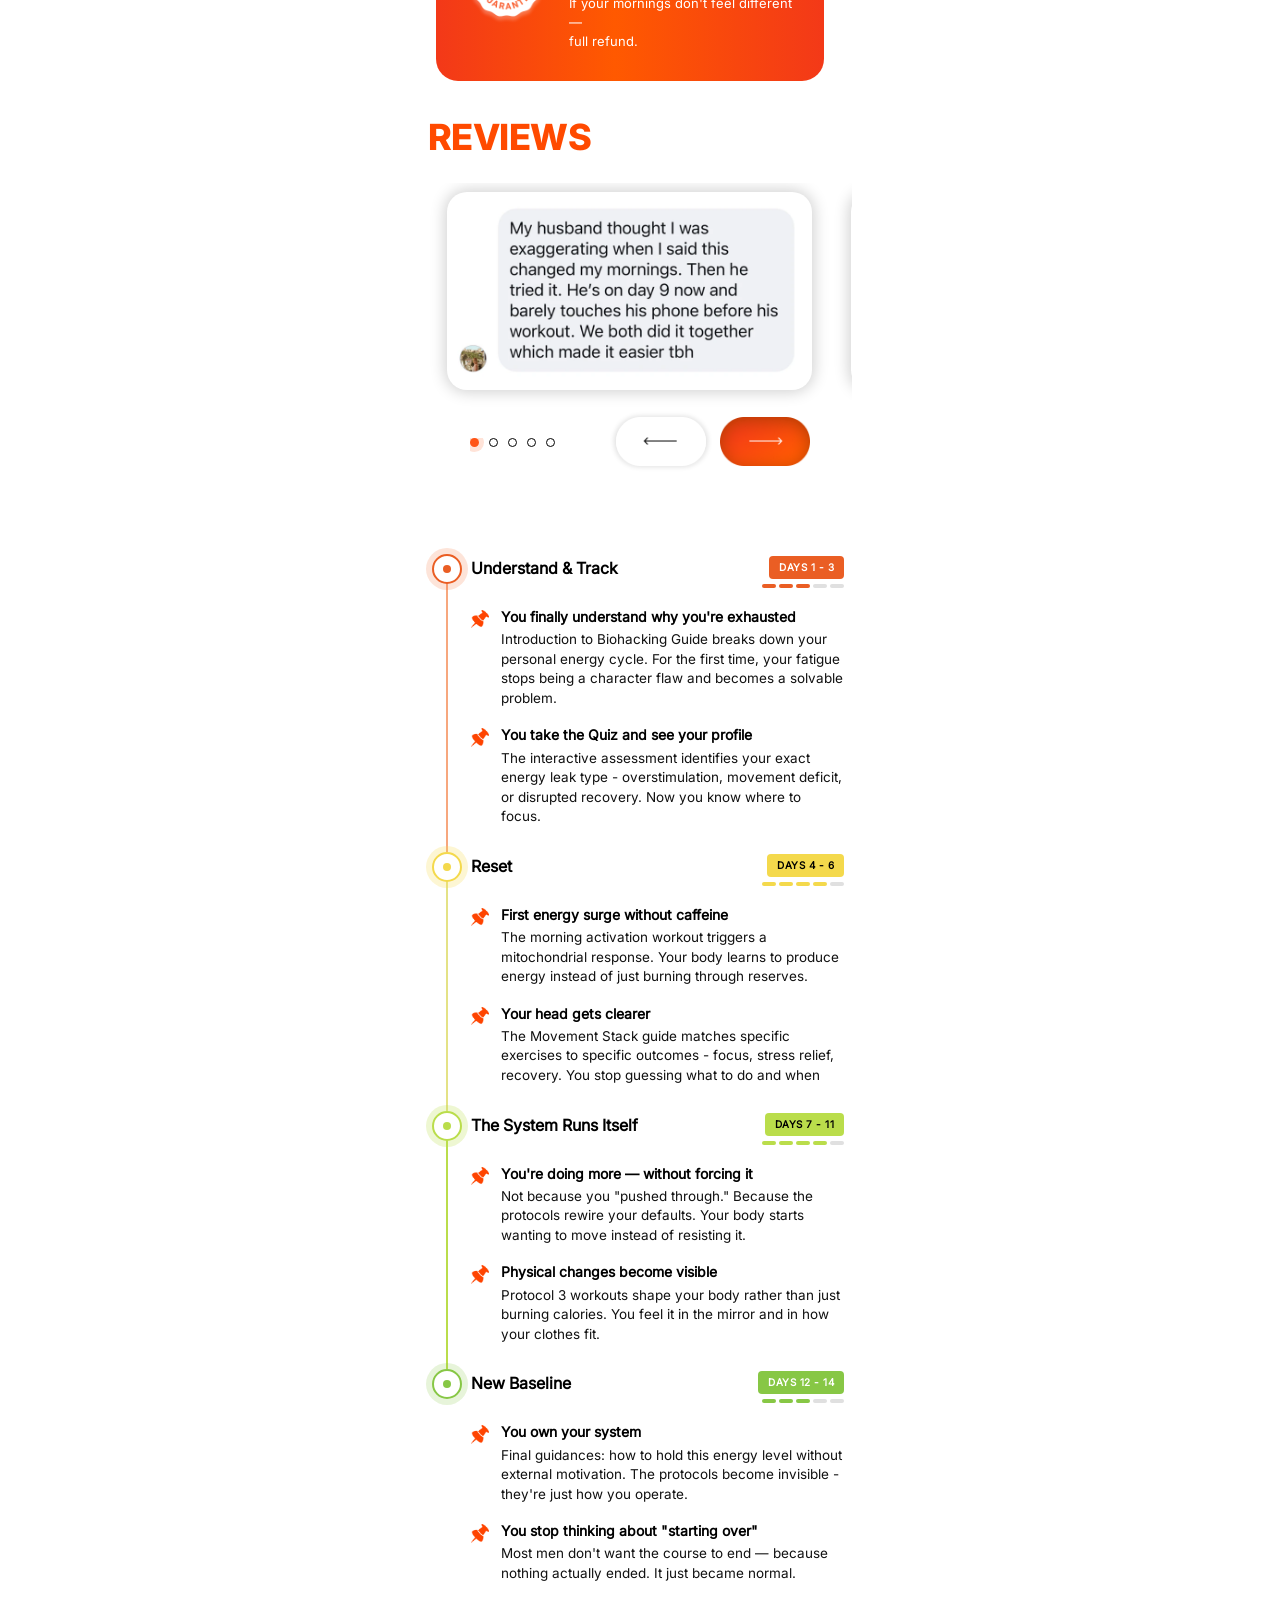
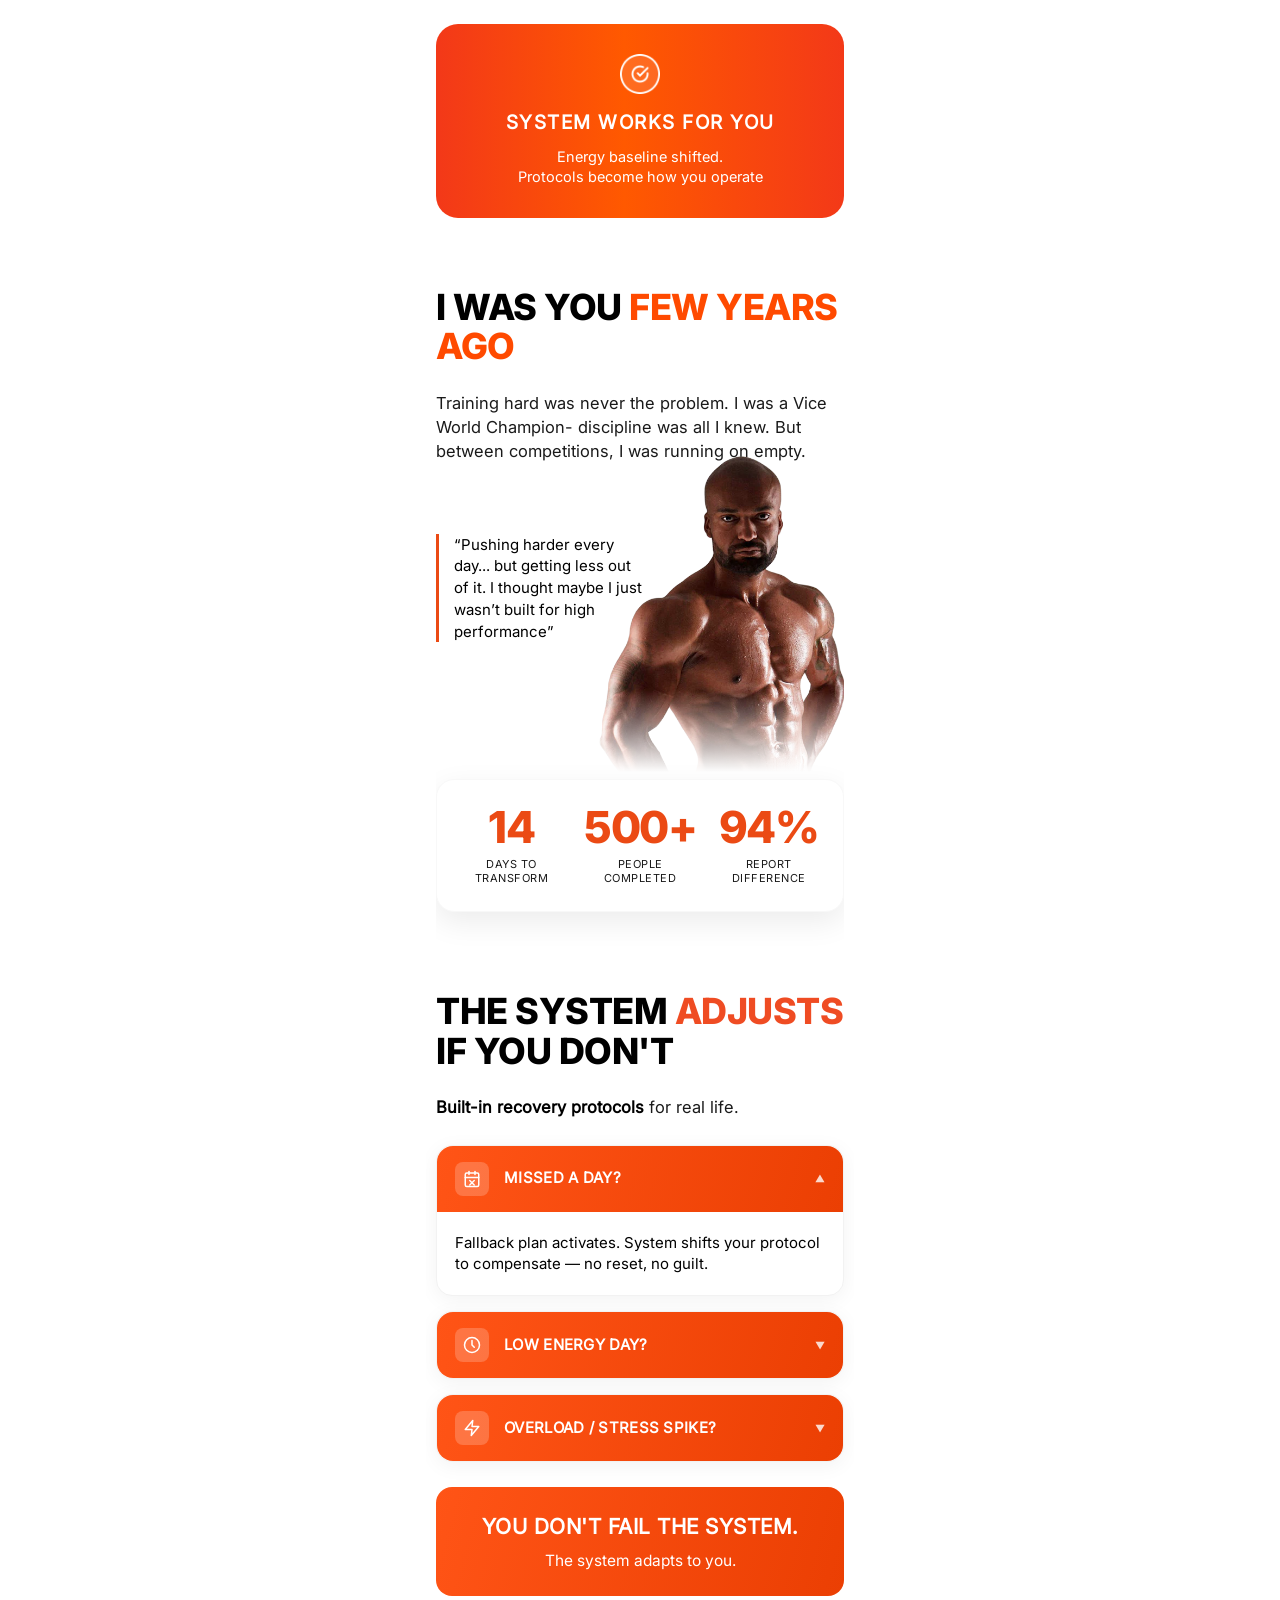
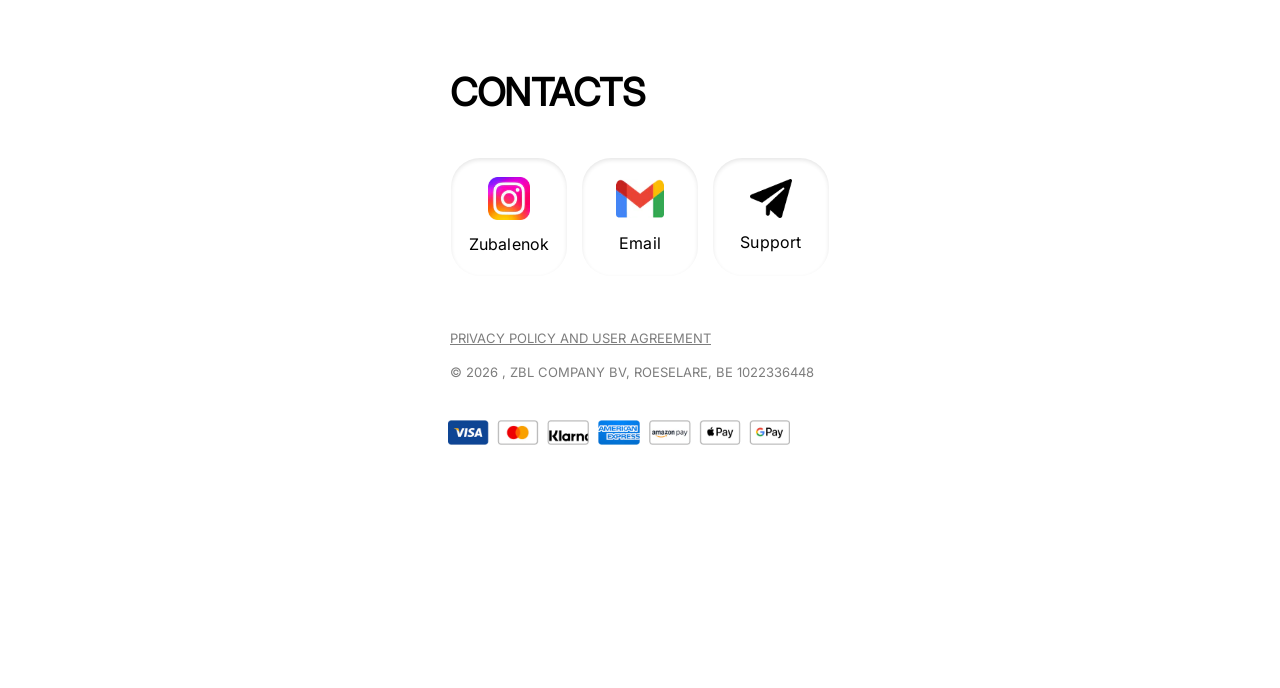
==== commit 5f55060d: "fdfd" ====
--- a/index.html
+++ b/index.html
@@ -321,14 +321,14 @@
                             <p class="guarantee-paragraph">
                                 Follow the protocol for 14 days.<br>
                                 If your mornings don't feel different —<br>
-                                full refund. No forms, no questions.
+                                full refund.
                             </p>
                         </div>
                     </div>
                 </div>
 
                 <div class="custom-slider-section">
-                    <h2 class="main-title" style="text-align: center; font-size: 42px;"><span>Reviews</span></h2>
+                    <h2 class="main-title"><span>Reviews</span></h2>
                     <div class="second-swiper swiper swiper-initialized swiper-horizontal swiper-backface-hidden">
                         <div class="swiper-wrapper" id="swiper-wrapper-e75d53c1104bffaf0" aria-live="polite">
 
@@ -555,7 +555,7 @@
                     <div class="step-header">
                         <h3>New Baseline</h3>
                         <div class="step-badge-group">
-                            <div class="days-badge">DAYS 1 - 3</div>
+                            <div class="days-badge">DAYS 12 - 14</div>
                             <div class="progress-dashes">
                                 <div class="dash active"></div>
                                 <div class="dash active"></div>
@@ -717,7 +717,31 @@
            
         </div>
     </div>
-    <div class="contact-bg">
+    <section class="contacts">
+    <h2 class="contacts__title">CONTACTS</h2>
+    
+    <div class="contacts__grid">
+        <a href="https://www.instagram.com/zubalenok" class="contacts__card">
+            <img src="./images/inst.webp" alt="Instagram" class="contacts__icon">
+            <span class="contacts__label">Zubalenok</span>
+        </a>
+        <a href="mailto:SUPPORT_ZUBALENOK@ZBL.AGENCY" class="contacts__card">
+            <img src="./images/email.webp" alt="Email" class="contacts__icon contacts__icon--email">
+            <span class="contacts__label">Email</span>
+        </a>
+        <a href="https://www.instagram.com/zubalenok.team" class="contacts__card">
+            <img src="./images/support.webp" alt="Support" class="contacts__icon">
+            <span class="contacts__label">Support</span>
+        </a>
+    </div>
+
+    <a href="/policy" class="contacts__policy">PRIVACY POLICY AND USER AGREEMENT</a>
+    
+    <p class="contacts__copyright">© 2026 , ZBL COMPANY BV, ROESELARE, BE 1022336448</p>
+    
+    <img src="./images/cards.webp" alt="Payment Methods" class="contacts__payments">
+</section>
+   <!-- <div class="contact-bg">
                 <div class="contact">
                     <h2 class="mainTitle">
                         <span>Contact</span><br>Information
@@ -739,7 +763,7 @@
                     </div>
                     <a href="/policy" class="contactlink">Privacy Policy and User Agreement</a>
                 </div>
-            </div>
+            </div> --!>
              <div class="footer-bg" id="footer-bg">
                 <footer class="footer">
                     <p class="footer-title">
--- a/css/style.css
+++ b/css/style.css
@@ -726,7 +726,7 @@
 
 .guarantee-paragraph {
     color: #ffffff;
-    font-size: 14px;
+    font-size: 13px;
     font-weight: 400;
     line-height: 1.45;
     margin: 0;
@@ -2034,7 +2034,7 @@
 
     .guarantee-paragraph {
         color: #ffffff;
-        font-size: 3.046vw;
+        font-size: 3vw;
         font-weight: 400;
         line-height: 1.45;
         margin: 0;
@@ -2581,4 +2581,90 @@
         color: #000;
         padding-bottom: 2.3255vw;
     }
+}
+
+
+
+
+.contacts {
+    padding: 48px 24px 60px;
+    font-family: 'Inter', sans-serif;
+    box-sizing: border-box;
+    max-width: 428px;
+    margin: 0 auto 180px auto;
+}
+
+.contacts__title {
+    font-size: 38px;
+    font-weight: 800;
+    margin: 0 0 36px 0;
+    letter-spacing: -0.5px;
+    text-align: left;
+}
+
+.contacts__grid {
+    display: flex;
+    justify-content: space-between;
+    gap: 12px;
+    margin-bottom: 48px;
+}
+
+.contacts__card {
+    display: flex;
+    flex-direction: column;
+    align-items: center;
+    justify-content: center;
+    width: 118px;
+    height: 120px;
+    box-shadow: inset 0 2px 4px 0 rgba(0, 0, 0, 0.1), inset 0 -2px 4px 0 rgba(255, 255, 255, 0.25);
+background: linear-gradient(180deg, rgba(255, 255, 255, 0.08) 0%, rgba(255, 255, 255, 0.08) 100%);
+    border-radius: 30px;
+    text-decoration: none;
+    box-sizing: border-box;
+    border: 1px solid rgba(255, 255, 255, 0.05);
+    border-top: 1px solid rgba(255, 255, 255, 0.25);
+
+}
+
+.contacts__icon {
+    width: 37%;
+    object-fit: contain;
+    margin-bottom: 12px;
+}
+
+.contacts__icon--email {
+    width: 48px;
+}
+
+.contacts__label {
+    color: #000;
+    font-size: 16px;
+    font-weight: 500;
+    letter-spacing: 0.2px;
+}
+
+.contacts__policy {
+    display: inline-block;
+    color: #7d7d7d;
+    font-size: 13px;
+    font-weight: 400;
+    text-decoration: underline;
+    margin-bottom: 15px;
+}
+
+.contacts__copyright {
+    color: #7d7d7d;
+    font-size: 13px;
+    font-weight: 400;
+    line-height: 1.4;
+    margin: 0 0 36px 0;
+}
+
+.contacts__payments {
+    display: block;
+    width: 100%;
+    max-width: 90%;
+    height: auto;
+    object-fit: contain;
+    margin-left: -2px;
 }
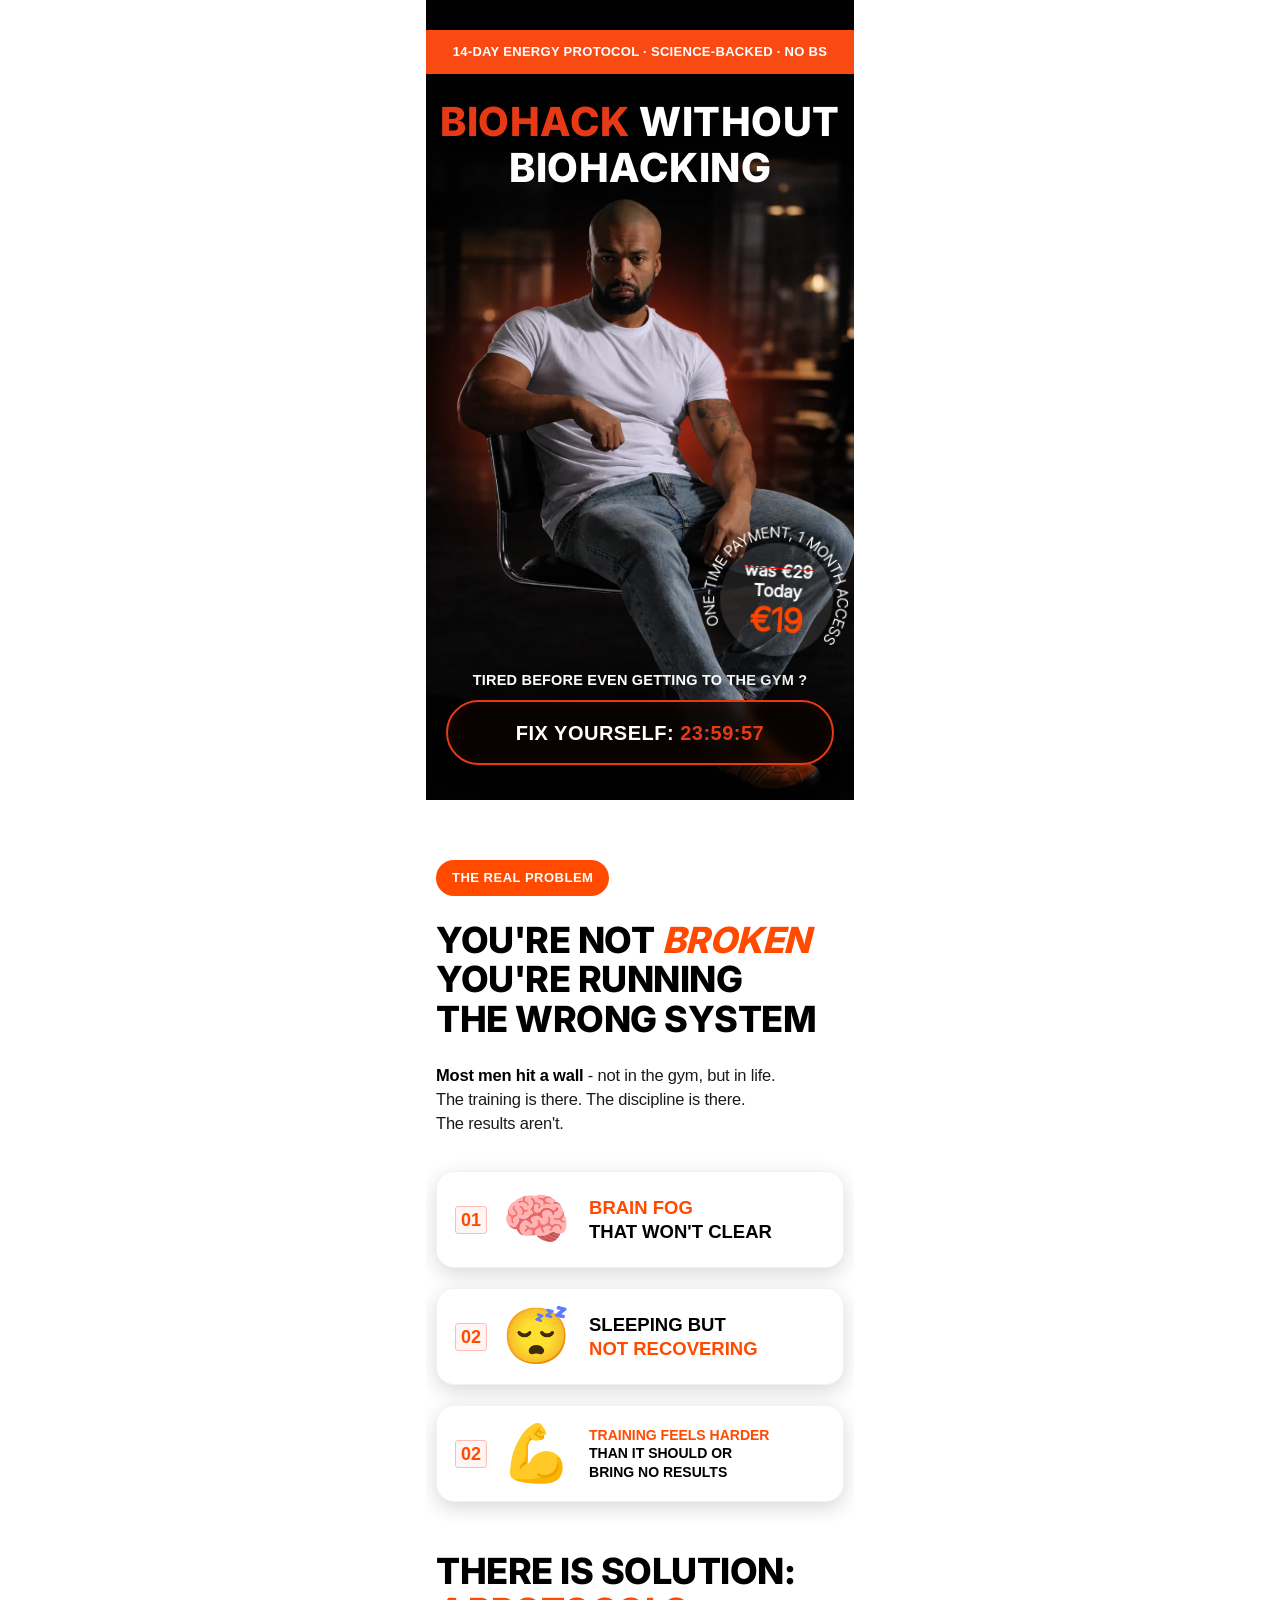
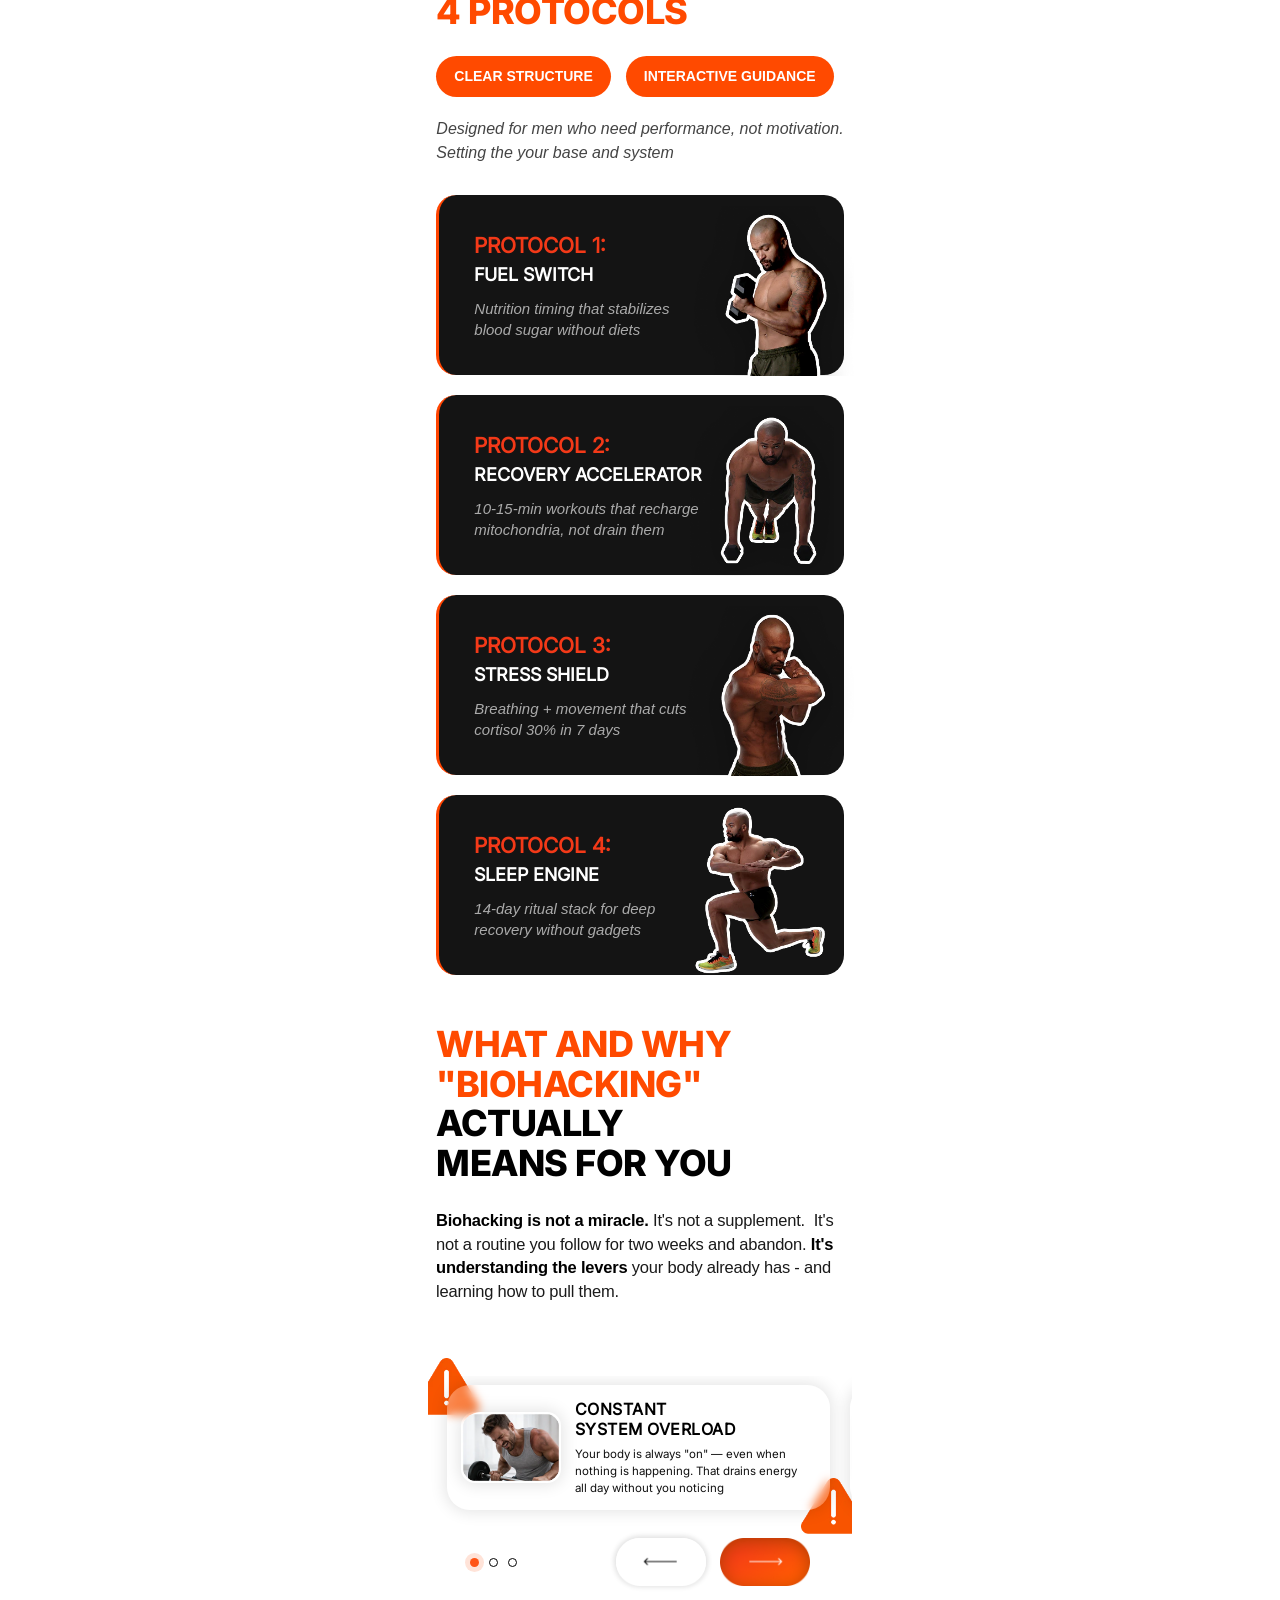
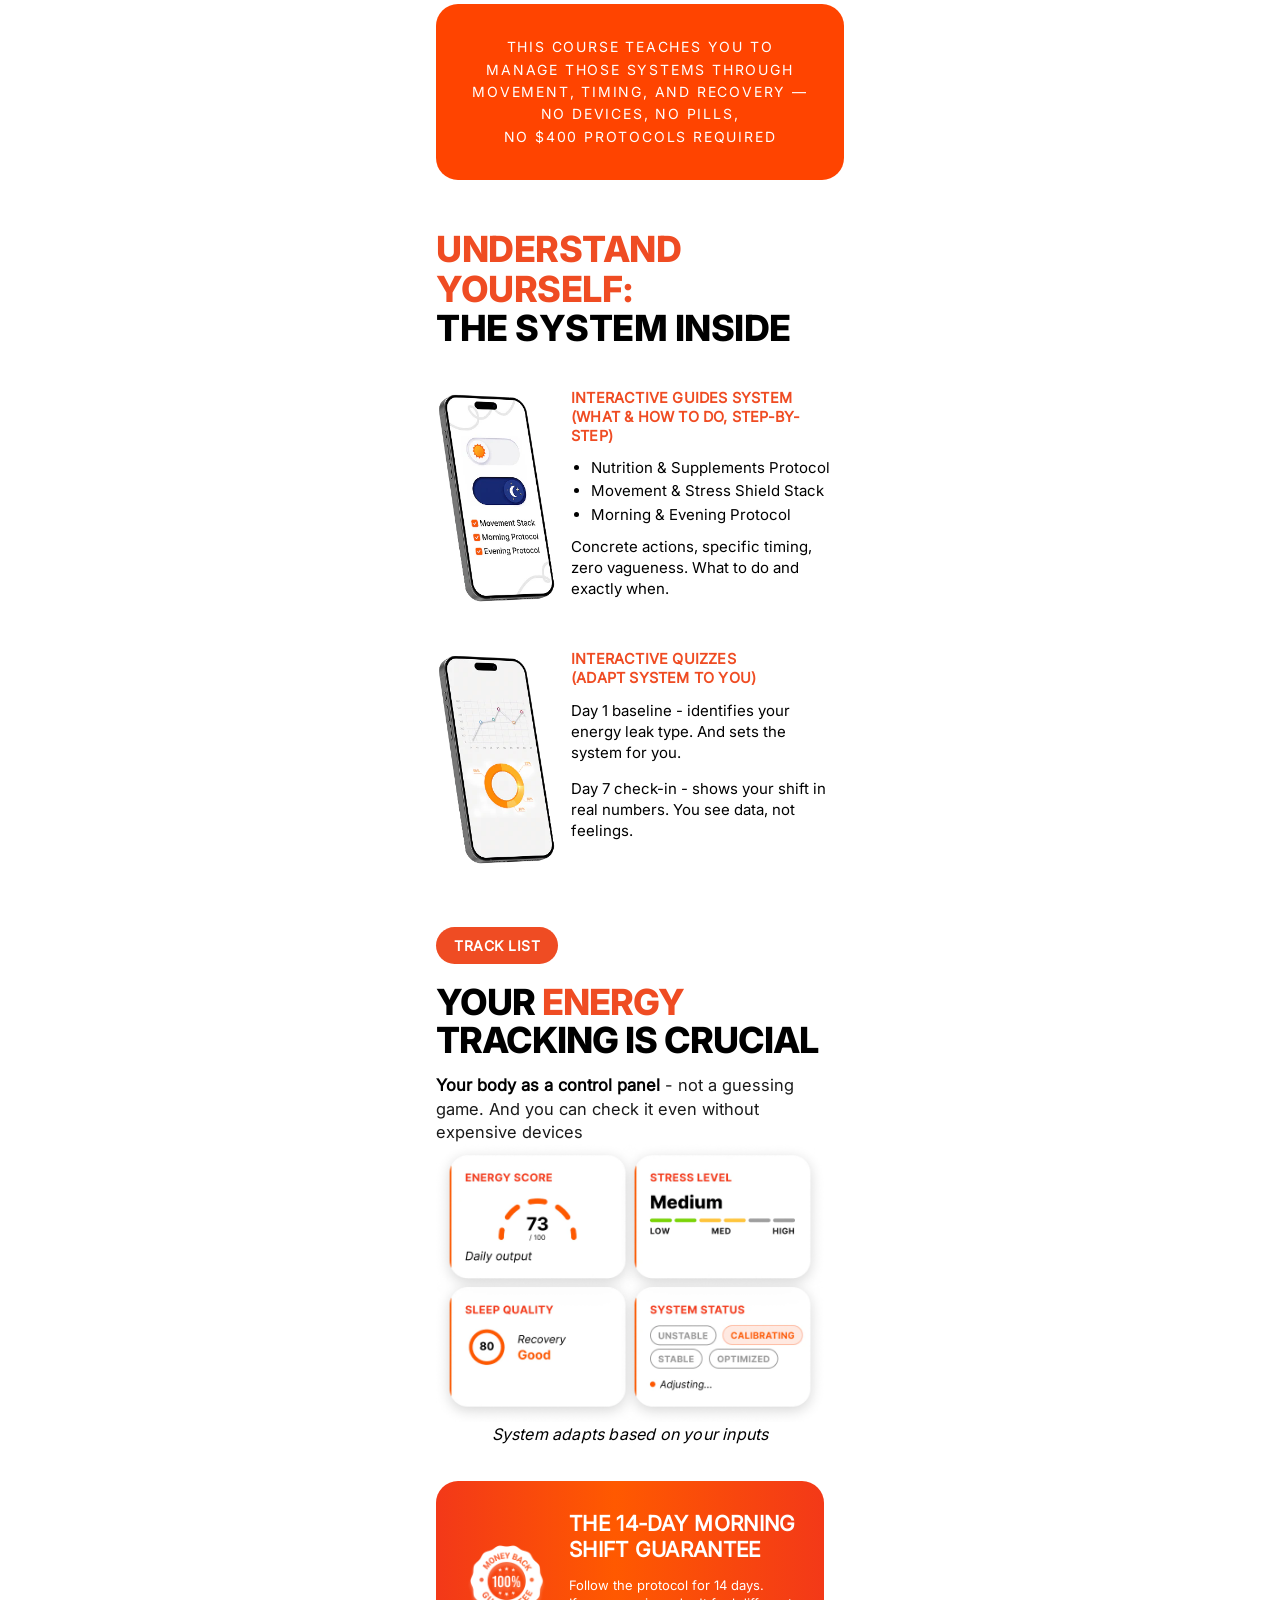
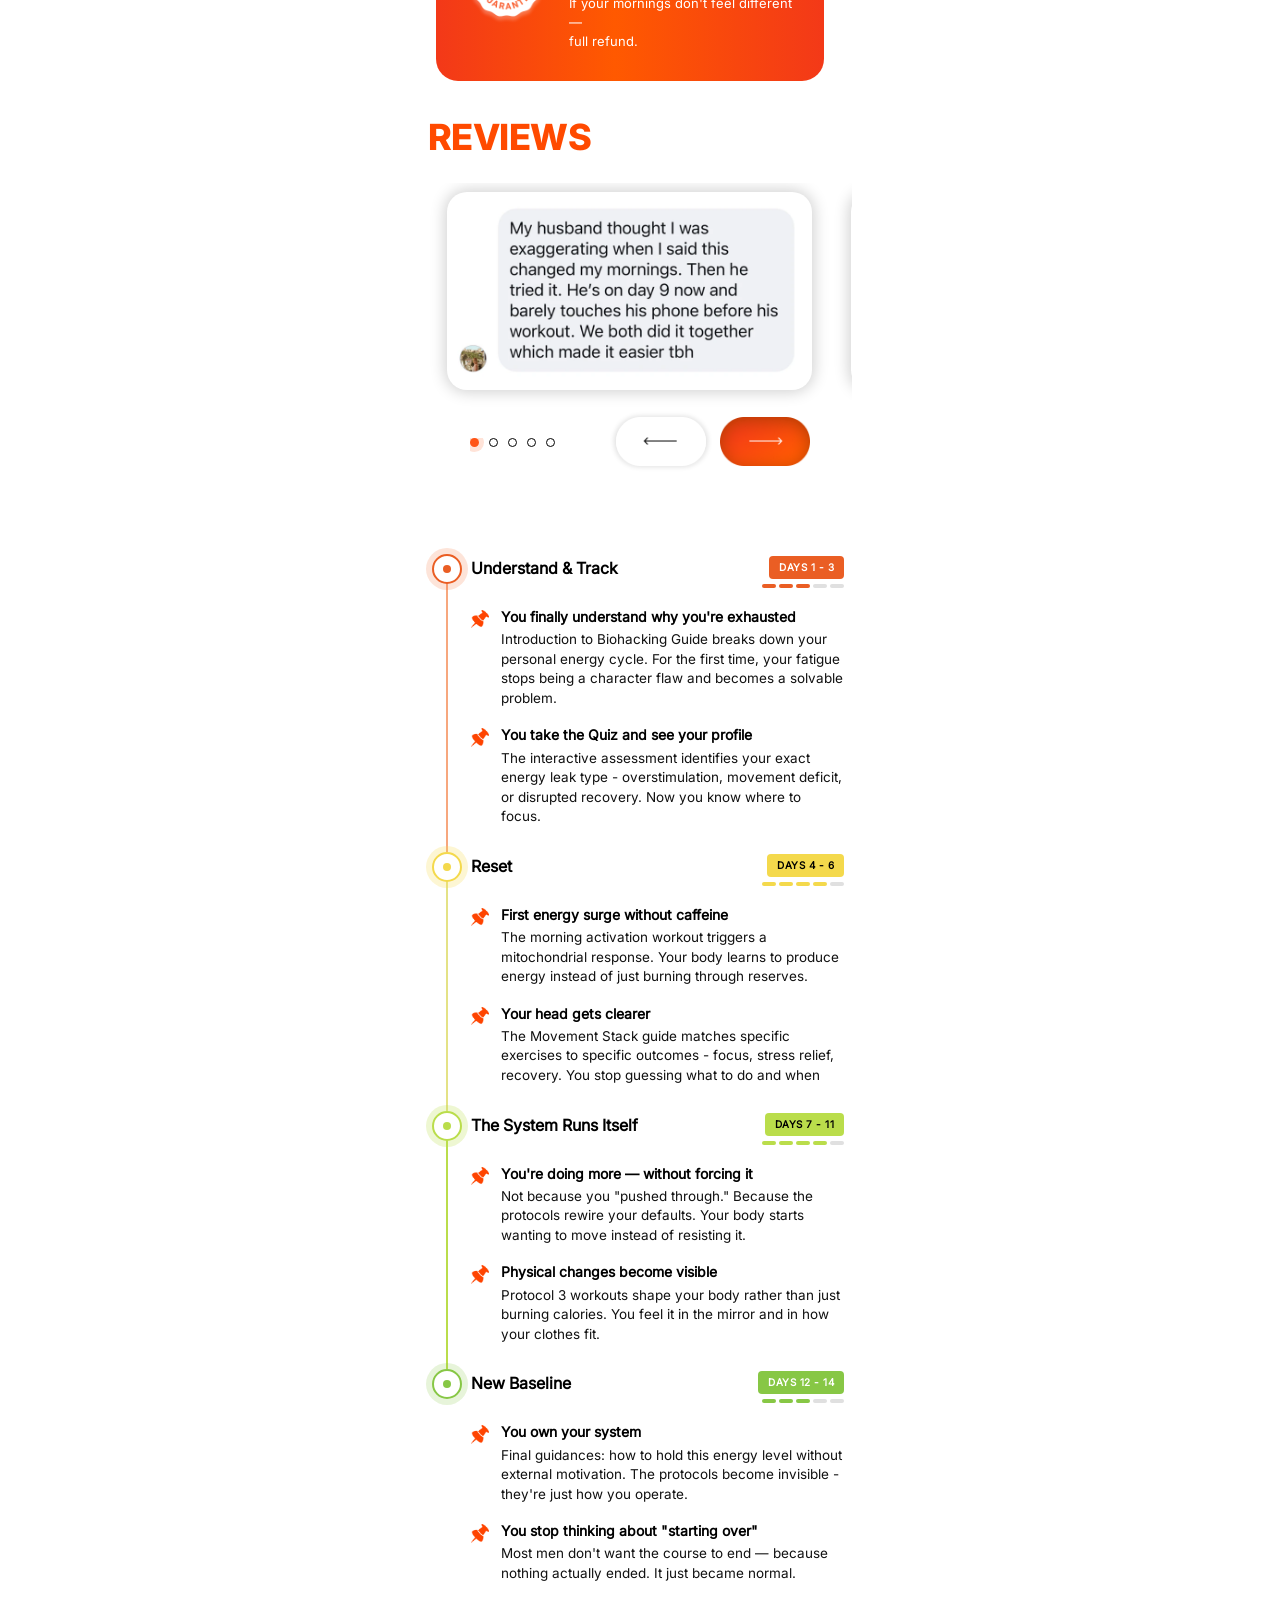
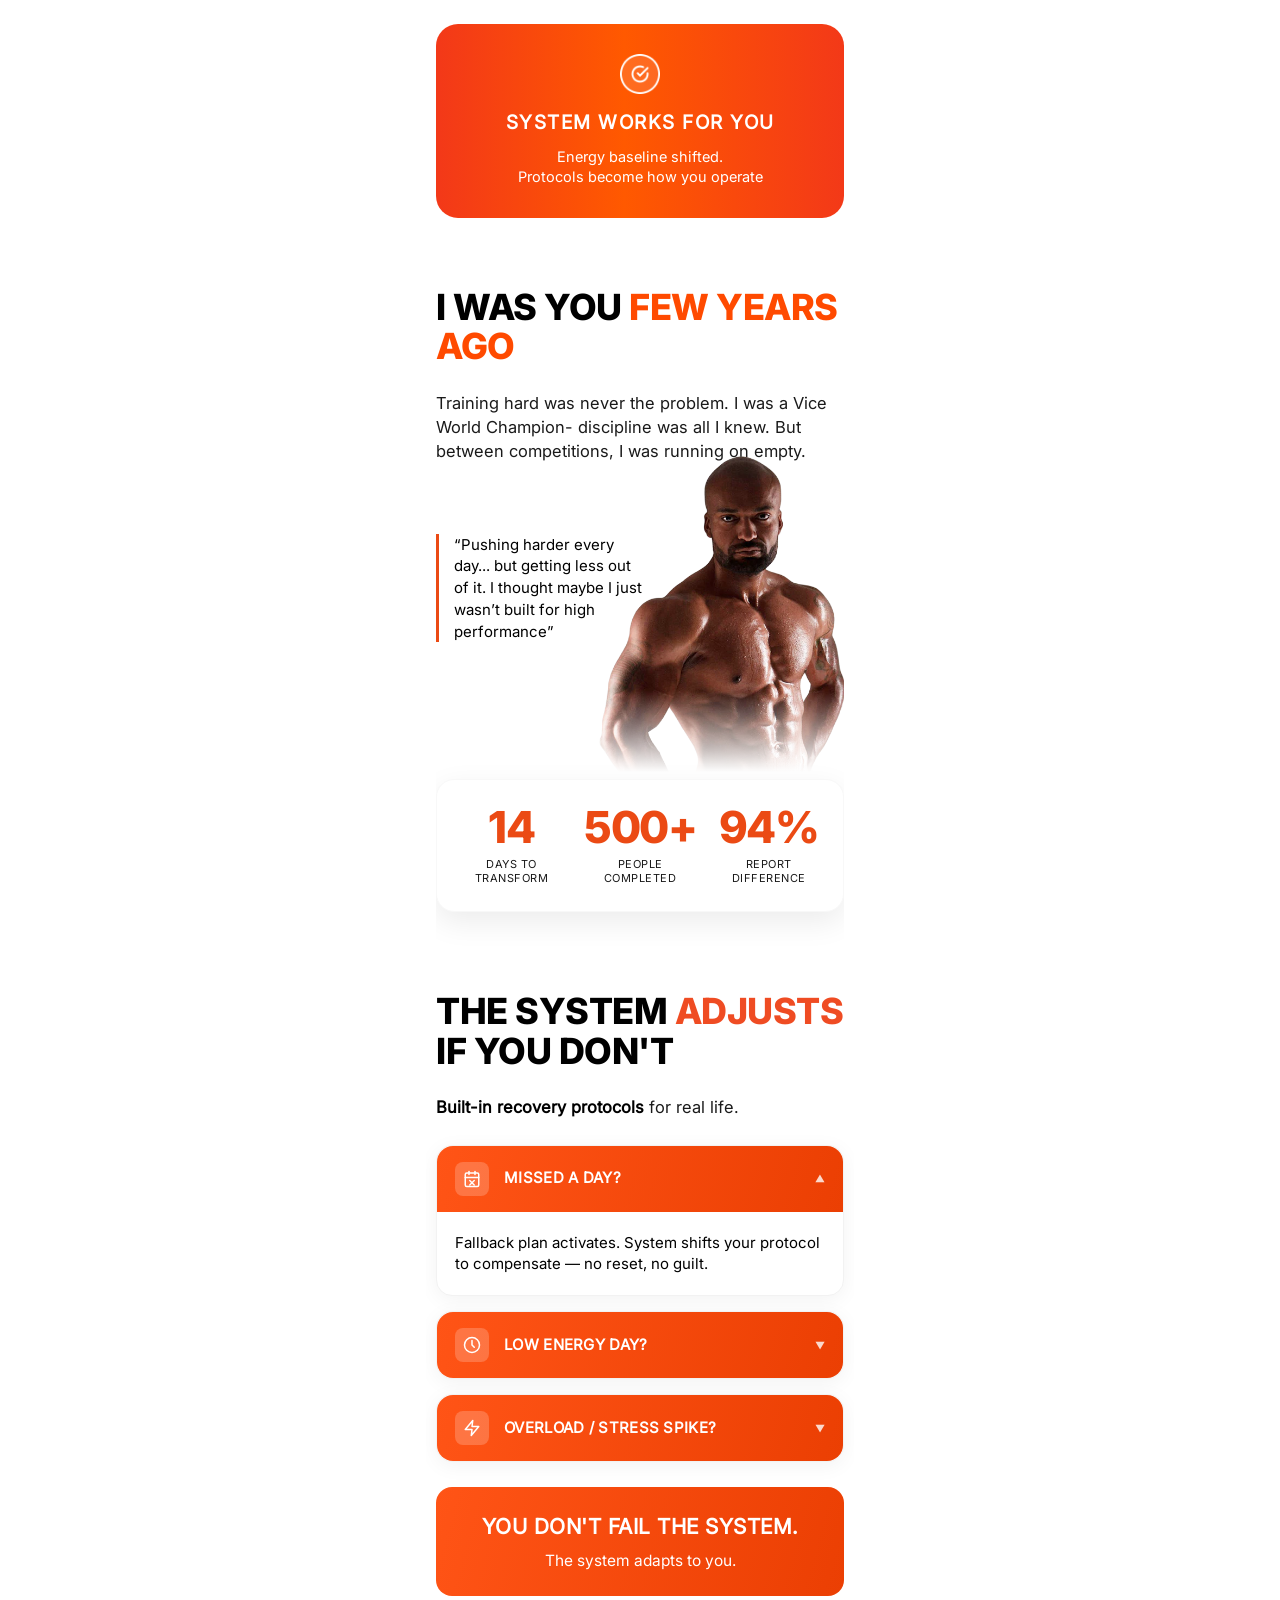
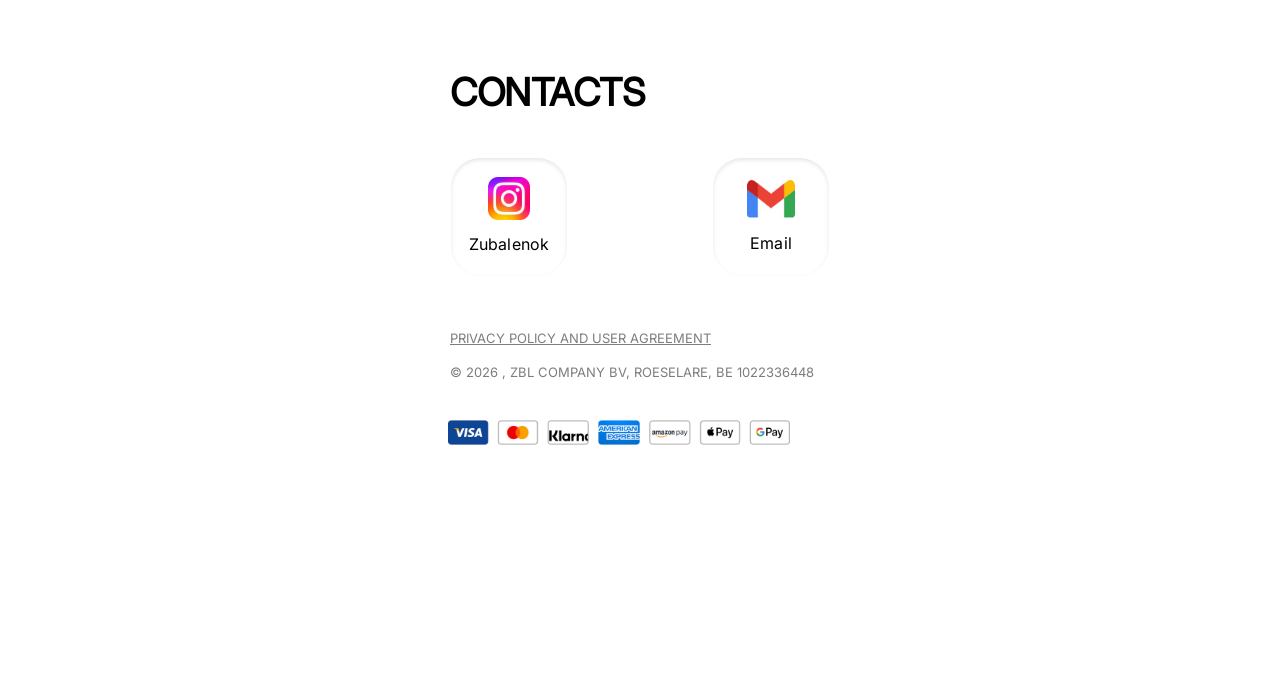
==== commit 2068e552: "fdfd" ====
--- a/index.html
+++ b/index.html
@@ -721,17 +721,13 @@
     <h2 class="contacts__title">CONTACTS</h2>
     
     <div class="contacts__grid">
-        <a href="https://www.instagram.com/zubalenok" class="contacts__card">
+        <a href="https://www.instagram.com/ed.grind" class="contacts__card">
             <img src="./images/inst.webp" alt="Instagram" class="contacts__icon">
             <span class="contacts__label">Zubalenok</span>
         </a>
-        <a href="mailto:SUPPORT_ZUBALENOK@ZBL.AGENCY" class="contacts__card">
+        <a href="mailto:edgrind@zbl.agency" class="contacts__card">
             <img src="./images/email.webp" alt="Email" class="contacts__icon contacts__icon--email">
             <span class="contacts__label">Email</span>
-        </a>
-        <a href="https://www.instagram.com/zubalenok.team" class="contacts__card">
-            <img src="./images/support.webp" alt="Support" class="contacts__icon">
-            <span class="contacts__label">Support</span>
         </a>
     </div>
 
